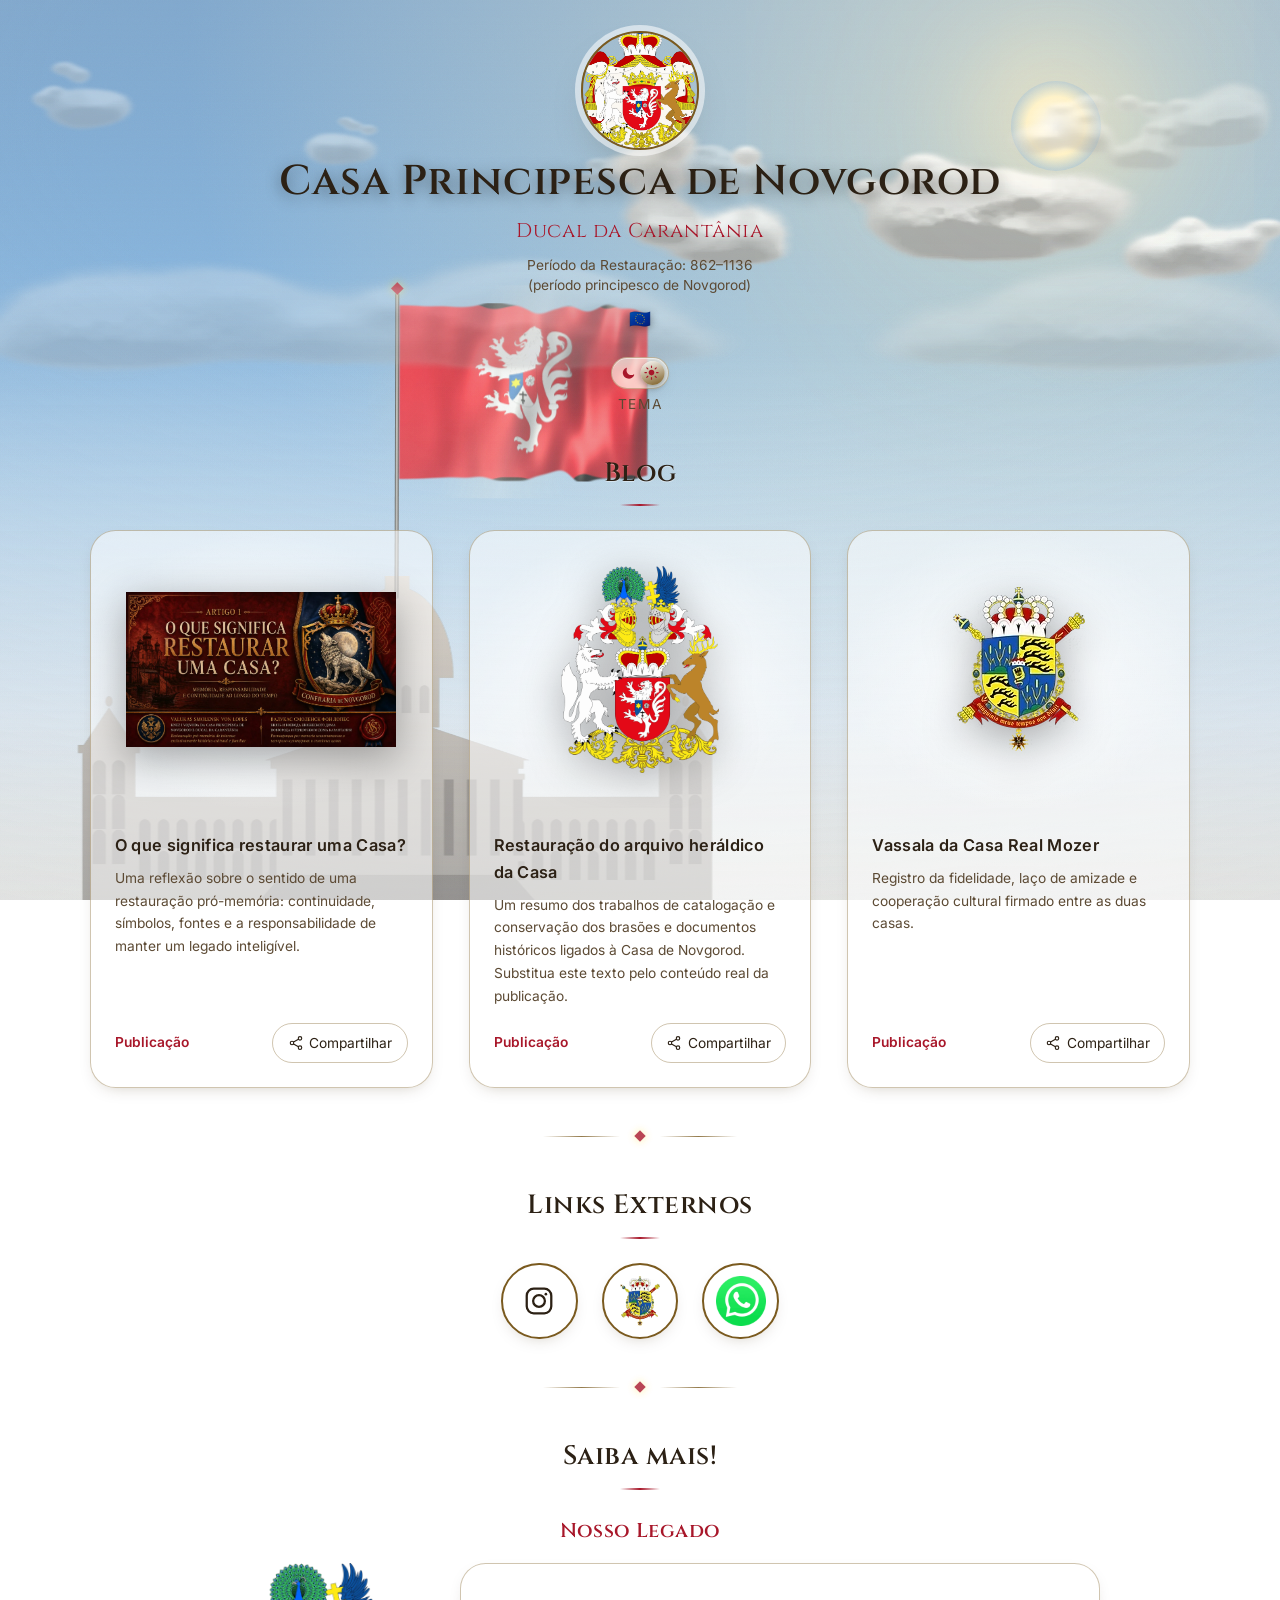
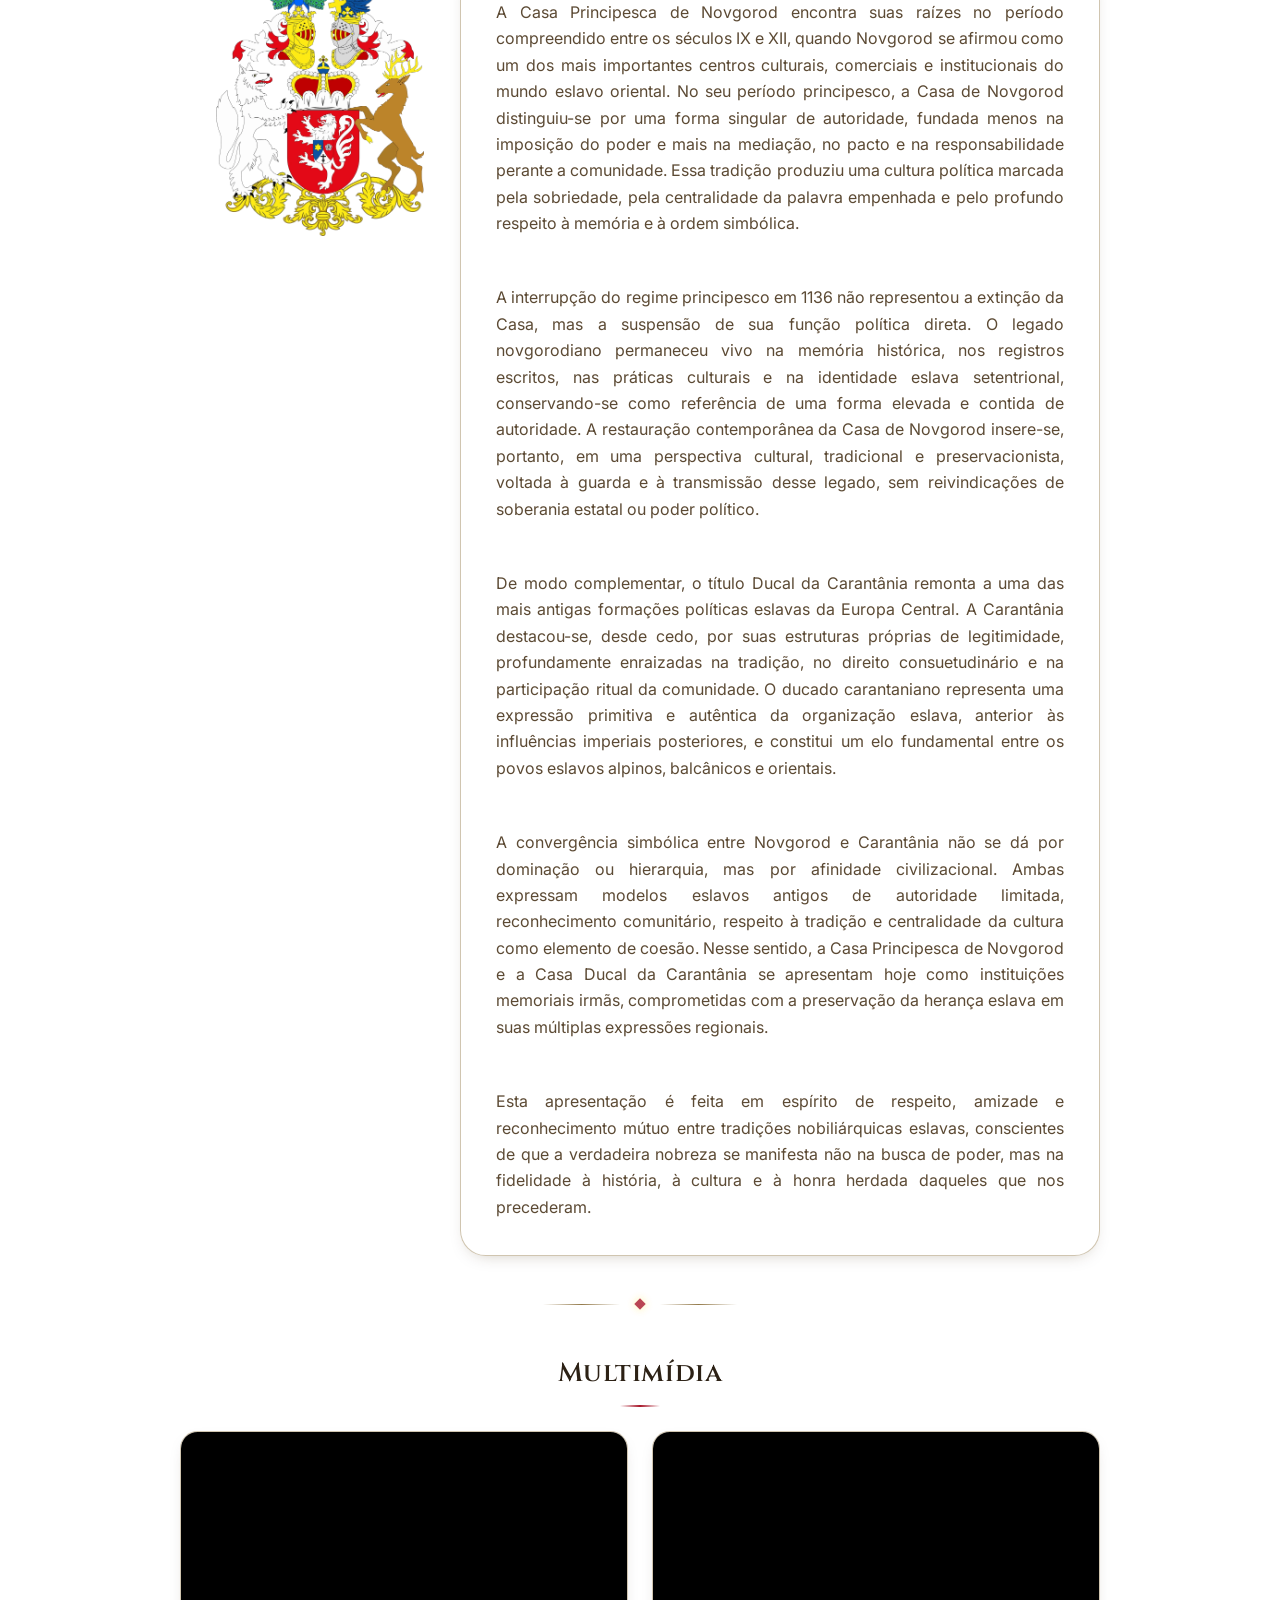
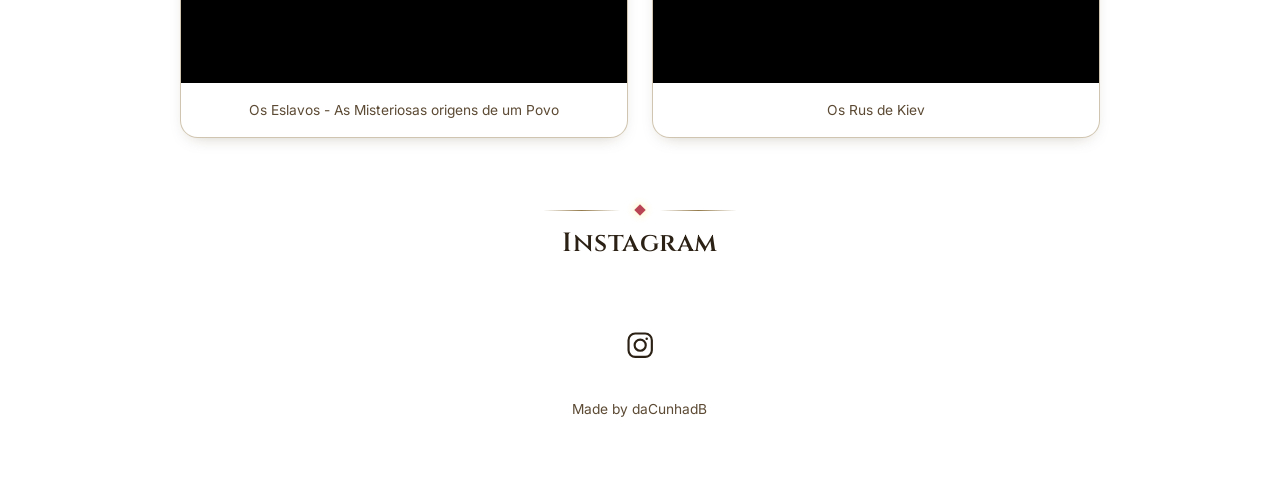
==== index.html @ ef6aa5da "Novo Layout" ====
<!DOCTYPE html>
<html lang="pt-BR">
  <head>
    <meta charset="UTF-8" />
    <meta http-equiv="X-UA-Compatible" content="IE=edge" />
    <meta name="viewport" content="width=device-width, initial-scale=1.0" />
    <meta name="robots" content="noindex,nofollow" />
    <meta name="theme-color" content="#0b1226" />
    <meta
      name="description"
      content="Casa Principesca de Novgorod e Ducal da Carantânia — instituição memorial dedicada à preservação e transmissão da herança eslava."
    />

    <meta property="og:type" content="website" />
    <meta property="og:title" content="Casa Principesca de Novgorod" />
    <meta property="og:description" content="Casa Principesca de Novgorod e Ducal da Carantânia" />
    <meta property="og:image" content="./assets/bandeira-da-casa.webp" />
    <meta property="og:url" content="https://valukassmolensk.github.io/novgorod/" />

    <link rel="icon" type="image/png" href="./assets/brasao-grandes-armas.webp" />
    <link rel="shortcut icon" type="image/png" href="./assets/brasao-grandes-armas.webp" />
    <link rel="canonical" href="https://valukassmolensk.github.io/novgorod/" />

    <title>Casa Principesca de Novgorod e Ducal da Carantânia</title>

    <link rel="preconnect" href="https://fonts.googleapis.com" />
    <link rel="preconnect" href="https://fonts.gstatic.com" crossorigin />
    <link
      href="https://fonts.googleapis.com/css2?family=Cinzel:wght@500;600;700&family=Inter:wght@400;500;600&display=swap"
      rel="stylesheet"
    />
    <link rel="stylesheet" href="./style.css" />
    <noscript>
      <style>
        .reveal {
          opacity: 1 !important;
          transform: none !important;
        }
      </style>
    </noscript>
  </head>

  <body>
    <!-- Cena de fundo: céu de Kiev, palácio e a bandeira hasteada.

         Ordem das camadas, do fundo para a frente: céu (no <body>), estrelas,
         astro (sol ou lua), nuvens distantes, nuvens médias, palácio com o
         mastro e a bandeira, nuvens que passam à FRENTE da bandeira e, por
         fim, o véu de profundidade e o grão.

         Cada faixa de nuvens tem dois ladrilhos iguais lado a lado: quando o
         conjunto desliza exatamente a largura de um ladrilho, a emenda cai
         no mesmo ponto e o movimento é contínuo.

         O flamular da bandeira são quadros pré-renderizados (ondulação, luz
         e sombra calculadas a partir da mesma superfície de ondas) que se
         alternam em fusão cruzada. A rolagem da página controla o vento:
         --wind acelera o flamular e as nuvens e inclina o mastro. -->
    <div class="scene" aria-hidden="true">
      <div class="scene__stars"></div>
      <div class="scene__orb"></div>
      <div class="scene__haze"></div>

      <div class="scene__clouds scene__clouds--far">
        <i></i><i></i>
      </div>
      <div class="scene__clouds scene__clouds--mid">
        <i></i><i></i>
      </div>

      <div class="scene__city">
        <div class="scene__palace"></div>
        <div class="scene__palace-lights"></div>
        <div class="scene__mast">
          <div class="scene__flag-stage">
            <div class="scene__flag-halo"></div>
            <div class="scene__flag">
              <div class="scene__flag-still"></div>
              <div class="scene__flag-frame scene__flag-frame--2"></div>
              <div class="scene__flag-frame scene__flag-frame--3"></div>
              <div class="scene__flag-frame scene__flag-frame--4"></div>
            </div>
            <div class="scene__flag-sheen"></div>
          </div>
        </div>
      </div>

      <div class="scene__clouds scene__clouds--near">
        <i></i><i></i>
      </div>

      <div class="scene__vignette"></div>
      <div class="scene__grain"></div>
    </div>

    <div class="progress-banner" id="progressBanner" aria-hidden="true"></div>

    <div class="container">
      <header class="hero">
        <div id="profile">
          <div class="avatar reveal reveal--zoom">
            <picture>
              <source id="avatarSource" srcset="./assets/card.webp" type="image/webp" />
              <img
                id="avatarImg"
                src="./assets/card.png"
                alt="Selo da Casa Principesca de Novgorod"
                width="140"
                height="140"
              />
            </picture>
          </div>
          <h1 class="reveal reveal--fade">Casa Principesca de Novgorod</h1>
          <p class="subtitle reveal reveal--fade">Ducal da Carantânia</p>
          <div class="dates reveal reveal--fade">
            <p>Período da Restauração: 862–1136</p>
            <p>(período principesco de Novgorod)</p>
          </div>
          <p class="flag-emoji" aria-hidden="true">🇪🇺</p>
        </div>

        <div class="theme-toggle-wrap">
          <button
            id="themeToggle"
            class="theme-toggle"
            type="button"
            role="switch"
            aria-checked="false"
            aria-label="Alternar entre tema escuro e claro"
          >
            <svg class="icon icon-moon" viewBox="0 0 24 24" aria-hidden="true" focusable="false">
              <path
                fill="currentColor"
                d="M20.4 14.9c-1.6.9-3.4 1.3-5.3.9-2.7-.5-4.9-2.4-5.8-4.9-.6-1.7-.6-3.5 0-5.1.3-.8-.5-1.6-1.3-1.2C4.4 6.3 2.5 9.9 3.1 13.7c.6 4 3.9 7.2 7.9 7.8 4.3.6 8.2-1.7 9.9-5.4.4-.8-.4-1.6-1.2-1.2z"
              />
            </svg>
            <svg class="icon icon-sun" viewBox="0 0 24 24" aria-hidden="true" focusable="false">
              <circle cx="12" cy="12" r="4.4" fill="currentColor" />
              <g stroke="currentColor" stroke-width="1.8" stroke-linecap="round">
                <line x1="12" y1="1.6" x2="12" y2="4" />
                <line x1="12" y1="20" x2="12" y2="22.4" />
                <line x1="1.6" y1="12" x2="4" y2="12" />
                <line x1="20" y1="12" x2="22.4" y2="12" />
                <line x1="4.5" y1="4.5" x2="6.2" y2="6.2" />
                <line x1="17.8" y1="17.8" x2="19.5" y2="19.5" />
                <line x1="4.5" y1="19.5" x2="6.2" y2="17.8" />
                <line x1="17.8" y1="6.2" x2="19.5" y2="4.5" />
              </g>
            </svg>
            <span class="toggle-knob"></span>
          </button>
          <span class="toggle-label">Tema</span>
        </div>
      </header>

      <main>
        <!-- ==================================================================
             BLOG
             Cada publicação é uma caixa flexível (.blog-post) com imagem,
             texto e ações de acesso/compartilhamento, agrupada dentro do
             contêiner flexível principal (.blog). Duplique um <article> para
             cada nova publicação e substitua imagem, título, texto e links.
             ================================================================== -->
        <section class="section reveal" id="blog" aria-labelledby="blog-heading">
          <h2 id="blog-heading" class="section-title">Blog</h2>

          <div class="blog" id="blogGrid">

            <!-- Publicação de exemplo 1 -->
            <article
              class="blog-post reveal"
              data-share-title="O que significa restaurar uma Casa?"
              data-share-url="https://valukassmolensk.github.io/novgorod/blog0003.html"
            >
              <div class="blog-post__media">
                <picture>
                  <source srcset="./assets/blog0003.webp" type="image/webp" />
                  <img
                    src="./assets/blog0003.jpeg"
                    alt="Imagem de destaque da publicação sobre a restauração pró-memória da Casa Principesca de Novgorod"
                    loading="lazy"
                    decoding="async"
                  />
                </picture>
              </div>
              <div class="blog-post__body">
                <h3>O que significa restaurar uma Casa?</h3>
                <p>
                  Uma reflexão sobre o sentido de uma restauração pró-memória: continuidade,
                  símbolos, fontes e a responsabilidade de manter um legado inteligível.
                </p>
                <div class="blog-post__actions">
                  <a href="./blog0003.html" class="blog-post__link">Publicação</a>
                  <button class="share-btn" type="button" aria-label="Compartilhar publicação">
                    <svg class="icon" viewBox="0 0 24 24" aria-hidden="true" focusable="false">
                      <g fill="none" stroke="currentColor" stroke-width="1.7" stroke-linecap="round" stroke-linejoin="round">
                        <circle cx="18" cy="5" r="2.6" />
                        <circle cx="6" cy="12" r="2.6" />
                        <circle cx="18" cy="19" r="2.6" />
                        <line x1="8.3" y1="10.6" x2="15.7" y2="6.4" />
                        <line x1="8.3" y1="13.4" x2="15.7" y2="17.6" />
                      </g>
                    </svg>
                    <span>Compartilhar</span>
                  </button>
                </div>
              </div>
            </article>

            <!-- Publicação de exemplo 2 -->
            <article
              class="blog-post reveal"
              data-share-title="Restauração do arquivo heráldico da Casa"
              data-share-url="https://valukassmolensk.github.io/novgorod/blog0001.html"
            >
              <div class="blog-post__media">
                <picture>
                  <source srcset="./assets/brasao-grandes-armas.webp" type="image/webp" />
                  <img
                    src="./assets/brasao-grandes-armas.png"
                    alt="Grandes Armas da Casa de Novgorod"
                    loading="lazy"
                    decoding="async"
                  />
                </picture>
              </div>
              <div class="blog-post__body">
                <h3>Restauração do arquivo heráldico da Casa</h3>
                <p>
                  Um resumo dos trabalhos de catalogação e conservação dos brasões e documentos
                  históricos ligados à Casa de Novgorod. Substitua este texto pelo conteúdo real
                  da publicação.
                </p>
                <div class="blog-post__actions">
                  <a href="./blog0001.html" class="blog-post__link">Publicação</a>
                  <button class="share-btn" type="button" aria-label="Compartilhar publicação">
                    <svg class="icon" viewBox="0 0 24 24" aria-hidden="true" focusable="false">
                      <g fill="none" stroke="currentColor" stroke-width="1.7" stroke-linecap="round" stroke-linejoin="round">
                        <circle cx="18" cy="5" r="2.6" />
                        <circle cx="6" cy="12" r="2.6" />
                        <circle cx="18" cy="19" r="2.6" />
                        <line x1="8.3" y1="10.6" x2="15.7" y2="6.4" />
                        <line x1="8.3" y1="13.4" x2="15.7" y2="17.6" />
                      </g>
                    </svg>
                    <span>Compartilhar</span>
                  </button>
                </div>
              </div>
            </article>

            <!-- Publicação de exemplo 3 -->
            <article
              class="blog-post reveal"
              data-share-title="Acordo de amizade com a Casa Real Mozer"
              data-share-url="https://valukassmolensk.github.io/novgorod/blog0002.html"
            >
              <div class="blog-post__media">
                <picture>
                  <source srcset="./assets/brasao-mozer.webp" type="image/webp" />
                  <img
                    src="./assets/brasao-mozer.png"
                    alt="Brasão da Casa Real Mozer"
                    loading="lazy"
                    decoding="async"
                  />
                </picture>
              </div>
              <div class="blog-post__body">
                <h3>Vassala da Casa Real Mozer</h3>
                <p>
                  Registro da fidelidade, laço de amizade e cooperação cultural firmado entre as duas casas.
                </p>
                <div class="blog-post__actions">
                  <a href="./blog0002.html" class="blog-post__link">Publicação</a>
                  <button class="share-btn" type="button" aria-label="Compartilhar publicação">
                    <svg class="icon" viewBox="0 0 24 24" aria-hidden="true" focusable="false">
                      <g fill="none" stroke="currentColor" stroke-width="1.7" stroke-linecap="round" stroke-linejoin="round">
                        <circle cx="18" cy="5" r="2.6" />
                        <circle cx="6" cy="12" r="2.6" />
                        <circle cx="18" cy="19" r="2.6" />
                        <line x1="8.3" y1="10.6" x2="15.7" y2="6.4" />
                        <line x1="8.3" y1="13.4" x2="15.7" y2="17.6" />
                      </g>
                    </svg>
                    <span>Compartilhar</span>
                  </button>
                </div>
              </div>
            </article>



          </div>
        </section>

        <div class="divider" aria-hidden="true"><span class="divider__mark"></span></div>

        <!-- ================================================================
             LINKS EXTERNOS
             ================================================================ -->
        <section class="section reveal" id="links" aria-labelledby="links-heading">
          <h2 id="links-heading" class="section-title">Links Externos</h2>

          <ul class="link-row" id="links-1">
            <li class="reveal">
              <a
                href="https://www.instagram.com/armice.novgorod"
                class="icon-link"
                aria-label="Instagram da Casa de Novgorod"
                target="_blank"
                rel="noopener"
              >
                <svg class="icon" viewBox="0 0 24 24" aria-hidden="true" focusable="false">
                  <g fill="none" stroke="currentColor" stroke-width="1.7">
                    <rect x="2.8" y="2.8" width="18.4" height="18.4" rx="5.2" />
                    <circle cx="12" cy="12" r="4.4" />
                    <circle cx="17.15" cy="6.85" r="1" fill="currentColor" stroke="none" />
                  </g>
                </svg>
              </a>
            </li>

            <li class="reveal">
              <a
                href="https://casarealmozer.wixsite.com/casarealmozer"
                class="icon-link"
                aria-label="Site da Casa Real Mozer"
                target="_blank"
                rel="noopener"
              >
                <picture>
                  <source srcset="./assets/brasao-mozer.webp" type="image/webp" />
                  <img src="./assets/brasao-mozer.png" alt="Brasão da Casa Real Mozer" loading="lazy" decoding="async" />
                </picture>
              </a>
            </li>

            <li class="reveal">
              <a
                href="https://api.whatsapp.com/send?phone=5534996338010&text=Ol%C3%A1%2C%20tudo%20bem%3F"
                class="icon-link"
                aria-label="Conversar pelo WhatsApp"
                target="_blank"
                rel="noopener"
              >
                <picture>
                  <source srcset="./assets/whatsapp.webp" type="image/webp" />
                  <img src="./assets/whatsapp.png" alt="WhatsApp" loading="lazy" decoding="async" />
                </picture>
              </a>
            </li>
          </ul>
        </section>

        <div class="divider" aria-hidden="true"><span class="divider__mark"></span></div>

        <!-- ================================================================
             SAIBA MAIS / LEGADO
             ================================================================ -->
        <section class="section reveal" id="legado" aria-labelledby="legado-heading">
          <h2 id="legado-heading" class="section-title">Saiba mais!</h2>
          <h3 class="section-subtitle">Nosso Legado</h3>

          <div class="legado-content">
            <picture>
              <source srcset="./assets/brasao-grandes-armas.webp" type="image/webp" />
              <img
                class="legado-emblem reveal reveal--zoom"
                src="./assets/brasao-grandes-armas.png"
                alt="Grandes Armas da Casa Principesca de Novgorod"
                loading="lazy"
                decoding="async"
              />
            </picture>

            <div class="legado-text reveal reveal--right">
              <p class="texto-justificado">
                A Casa Principesca de Novgorod encontra suas raízes no período compreendido entre
                os séculos IX e XII, quando Novgorod se afirmou como um dos mais importantes
                centros culturais, comerciais e institucionais do mundo eslavo oriental. No seu
                período principesco, a Casa de Novgorod distinguiu-se por uma forma singular de
                autoridade, fundada menos na imposição do poder e mais na mediação, no pacto e na
                responsabilidade perante a comunidade. Essa tradição produziu uma cultura política
                marcada pela sobriedade, pela centralidade da palavra empenhada e pelo profundo
                respeito à memória e à ordem simbólica.
              </p>
              <p class="texto-justificado">
                A interrupção do regime principesco em 1136 não representou a extinção da Casa,
                mas a suspensão de sua função política direta. O legado novgorodiano permaneceu
                vivo na memória histórica, nos registros escritos, nas práticas culturais e na
                identidade eslava setentrional, conservando-se como referência de uma forma
                elevada e contida de autoridade. A restauração contemporânea da Casa de Novgorod
                insere-se, portanto, em uma perspectiva cultural, tradicional e preservacionista,
                voltada à guarda e à transmissão desse legado, sem reivindicações de soberania
                estatal ou poder político.
              </p>
              <p class="texto-justificado">
                De modo complementar, o título Ducal da Carantânia remonta a uma das mais antigas
                formações políticas eslavas da Europa Central. A Carantânia destacou-se, desde
                cedo, por suas estruturas próprias de legitimidade, profundamente enraizadas na
                tradição, no direito consuetudinário e na participação ritual da comunidade. O
                ducado carantaniano representa uma expressão primitiva e autêntica da organização
                eslava, anterior às influências imperiais posteriores, e constitui um elo
                fundamental entre os povos eslavos alpinos, balcânicos e orientais.
              </p>
              <p class="texto-justificado">
                A convergência simbólica entre Novgorod e Carantânia não se dá por dominação ou
                hierarquia, mas por afinidade civilizacional. Ambas expressam modelos eslavos
                antigos de autoridade limitada, reconhecimento comunitário, respeito à tradição e
                centralidade da cultura como elemento de coesão. Nesse sentido, a Casa Principesca
                de Novgorod e a Casa Ducal da Carantânia se apresentam hoje como instituições
                memoriais irmãs, comprometidas com a preservação da herança eslava em suas
                múltiplas expressões regionais.
              </p>
              <p class="texto-justificado">
                Esta apresentação é feita em espírito de respeito, amizade e reconhecimento mútuo
                entre tradições nobiliárquicas eslavas, conscientes de que a verdadeira nobreza se
                manifesta não na busca de poder, mas na fidelidade à história, à cultura e à honra
                herdada daqueles que nos precederam.
              </p>
            </div>
          </div>
        </section>

        <div class="divider" aria-hidden="true"><span class="divider__mark"></span></div>

        <!-- ================================================================
             MULTIMÍDIA
             ================================================================ -->
        <section class="section reveal" id="multimidia" aria-labelledby="multimidia-heading">
          <h2 id="multimidia-heading" class="section-title">Multimídia</h2>

          <div class="video-grid">
            <div class="video-card reveal">
              <div class="video-wrapper">
                <iframe
                loading="lazy"
                title="Vídeo: Os Eslavos — as misteriosas origens de um povo"
                src="https://www.youtube-nocookie.com/embed/o2MtxnK5oSA?si=Q4m4RwC1e3ejcG0Y"
                
                frameborder="0" 
                allow="accelerometer; autoplay; clipboard-write; encrypted-media; gyroscope; picture-in-picture; web-share" 
                referrerpolicy="strict-origin-when-cross-origin" allowfullscreen></iframe>
              </div>
              <p class="video-caption">Os Eslavos - As Misteriosas origens de um Povo</p>
            </div>

            <div class="video-card reveal">
              <div class="video-wrapper">
                <iframe
                loading="lazy"
                title="Vídeo: Os Rus de Kiev"
                src="https://www.youtube-nocookie.com/embed/kpZ_KqdsYOw?si=UQiMsdWHCS8Ae6A4"
                
                frameborder="0" 
                allow="accelerometer; autoplay; clipboard-write; encrypted-media; gyroscope; picture-in-picture; web-share" 
                referrerpolicy="strict-origin-when-cross-origin" allowfullscreen></iframe>
              </div>
              <p class="video-caption">Os Rus de Kiev</p>
            </div>
          </div>
        </section>
      </main>

      <footer>
        <div class="divider" aria-hidden="true"><span class="divider__mark"></span></div>

        <h2 class="section-title">Instagram</h2>
        <ul class="social" id="social">
          <li>
            <a
              href="https://instagram.com/armice.novgorod"
              aria-label="Instagram da Casa de Novgorod"
              target="_blank"
              rel="noopener"
            >
              <svg class="icon" viewBox="0 0 24 24" aria-hidden="true" focusable="false">
              <g fill="none" stroke="currentColor" stroke-width="1.7">
                <rect x="2.8" y="2.8" width="18.4" height="18.4" rx="5.2" />
                <circle cx="12" cy="12" r="4.4" />
                <circle cx="17.15" cy="6.85" r="1" fill="currentColor" stroke="none" />
              </g>
            </svg>
            </a>
          </li>
        </ul>

        <p class="credit">
          <a href="https://www.instagram.com/dacunhadb" target="_blank" rel="noopener">Made by daCunhadB</a>
        </p>
      </footer>
    </div>

    <div id="toast" class="toast" role="status" aria-live="polite"></div>

    <script src="./scripts.js"></script>
  </body>
</html>
---- style.css ----
/* ==========================================================================
   Casa Principesca de Novgorod — folha de estilos
   Compartilhada por index.html e por todas as páginas de publicação
   (blog0001.html, blog0002.html, blog0003.html, e quaisquer novas).

   Índice geral:
   1.  Reset & tokens (design system: cores, tipografia fluida, espaçamento,
       raios, durações/easing de transição)
   2.  Cena de fundo animada (bandeira de tecido em painel responsivo, com
       filtros SVG de deformação e iluminação, dobras, brilho especular,
       sombra projetada, véu de profundidade, raios de luz, textura de grão,
       transições de entrada e saída de página)
   3.  Base tipográfica e utilitários (títulos, links, <picture>/<img>,
       transições globais de tema claro/escuro)
   4.  Barra de progresso (rolagem)
   5.  Cabeçalho / perfil / alternador de tema
   6.  Ornamentos e divisores
   7.  Blog (grade de publicações no índice)
   7b. Página de publicação individual (post) + cabeçalho compacto +
       galeria responsiva de imagens de destaque (.post__hero)
   8.  Links externos
   9.  Legado (texto + emblema)
   10. Multimídia
   11. Rodapé / redes sociais
   12. Animações de revelação ao rolar (escalonamento automático) e
       micro-interações (brilho de hover, sublinhados, resposta ao toque)
   13. Toast (feedback de compartilhamento)
   14. Media queries — responsividade
   15. Acessibilidade (foco, movimento reduzido)

   Convenção: cada bloco abaixo começa com um comentário de seção no mesmo
   formato deste índice — ao adicionar um novo bloco de estilos, crie uma
   seção própria e adicione uma entrada correspondente aqui.
   ========================================================================== */

/* -------------------------------------------------------------------------
   1. Reset & tokens
   ------------------------------------------------------------------------- */
*,
*::before,
*::after {
  margin: 0;
  padding: 0;
  box-sizing: border-box;
  -webkit-font-smoothing: antialiased;
  -moz-osx-font-smoothing: grayscale;
}

:root {
  /* --- Paleta "Noite sobre Kiev" (tema escuro, padrão) ---
     O fundo do documento É o céu da cena: um degradê de noite alta, do
     zênite ao horizonte, onde o brilho da cidade ainda toca as nuvens. */
  --darkbrown: #0b1226;
  --lightbrown: #3a3050;
  --bg-degrees: 180deg;

  --ink: #d6d0c4;
  --ink-dim: #a89e8f;
  --stroke: #c9c9c9;
  --accent: #ffd700;
  --accent-deep: #a8172a;      /* vermelho extraído da bandeira */
  --accent-deep-ink: #ffb3ba;

  --surface: rgba(255, 255, 255, 0.06);
  --surface-hover: rgba(255, 255, 255, 0.1);
  --surface-strong: rgba(20, 15, 12, 0.55);
  --card-border: rgba(201, 201, 201, 0.35);

  --shadow-1: 0 6px 18px -8px rgba(0, 0, 0, 0.55);
  --shadow-2: 0 20px 48px -20px rgba(0, 0, 0, 0.65);
  --shadow-inset: inset 0 1px 0 rgba(255, 255, 255, 0.08);

  --body-bg: radial-gradient(ellipse at 78% 12%, rgba(150, 170, 220, 0.18), transparent 58%),
    radial-gradient(ellipse at 40% 104%, rgba(214, 150, 96, 0.22), transparent 62%),
    linear-gradient(
      180deg,
      #050a1a 0%,
      #0b1226 32%,
      #1b2344 62%,
      #34355a 84%,
      #4a3f52 100%
    );

  /* --- Escala tipográfica fluida --- */
  --font-display: "Cinzel", "Times New Roman", serif;
  --font-body: "Inter", system-ui, sans-serif;

  --fs-hero: clamp(1.65rem, 1.15rem + 2.2vw, 2.6rem);
  --fs-h2: clamp(1.2rem, 1rem + 1vw, 1.65rem);
  --fs-h3: clamp(1.05rem, 0.95rem + 0.5vw, 1.25rem);
  --fs-body: clamp(0.92rem, 0.88rem + 0.2vw, 1rem);
  --fs-small: clamp(0.78rem, 0.75rem + 0.15vw, 0.86rem);

  /* --- Espaçamento --- */
  --space-1: 0.25rem;
  --space-2: 0.5rem;
  --space-3: 1rem;
  --space-4: 1.5rem;
  --space-5: 2.25rem;
  --space-6: 3.5rem;

  /* --- Forma & movimento --- */
  --radius-sm: 0.6rem;
  --radius-md: 1.1rem;
  --radius-lg: 1.6rem;
  --radius-pill: 999px;

  --ease-royal: cubic-bezier(0.22, 0.61, 0.36, 1);
  --dur-1: 0.25s;
  --dur-2: 0.45s;
  --dur-3: 0.9s;
}

/* --- Paleta "Dia sobre Kiev" (tema claro) ---
   O mesmo céu, agora em plena luz: azul no alto, claro no horizonte.
   A tinta é escura sobre o fundo claro (o original usava prata sobre
   prata e não tinha contraste). */
html.light {
  --darkbrown: #2d4a6b;
  --lightbrown: #7aa6ce;
  --bg-degrees: 135deg;

  --ink: #2c2115;
  --ink-dim: #5c4a34;
  --stroke: #7a5a1f;
  --accent: #a8172a;
  --accent-deep: #7a5a1f;
  --accent-deep-ink: #5c1119;

  --surface: rgba(255, 255, 255, 0.55);
  --surface-hover: rgba(255, 255, 255, 0.78);
  --surface-strong: rgba(255, 250, 240, 0.65);
  --card-border: rgba(122, 90, 31, 0.35);

  --shadow-1: 0 6px 18px -10px rgba(60, 40, 10, 0.35);
  --shadow-2: 0 20px 48px -22px rgba(60, 40, 10, 0.4);
  --shadow-inset: inset 0 1px 0 rgba(255, 255, 255, 0.5);

  --body-bg: radial-gradient(ellipse at 80% 8%, rgba(255, 240, 190, 0.5), transparent 58%),
    linear-gradient(
      180deg,
      #3f7cb8 0%,
      #6ba3d6 30%,
      #a8cdea 58%,
      #d8e8f4 80%,
      #f2ead9 100%
    );
}

/* -------------------------------------------------------------------------
   2. Cena de fundo — céu de Kiev, palácio e bandeira hasteada

   A cena é um cenário em profundidade, não um papel de parede:

     céu          o próprio fundo do documento (gradiente de dia ou de noite)
     estrelas     ladrilho, só à noite
     astro        sol ou lua, com o halo que ilumina a cena
     nuvens       três faixas contínuas em velocidades diferentes; a última
                  passa À FRENTE da bandeira
     palácio      silhueta em contraluz, com as janelas acesas à noite
     mastro       nasce da cúpula e sustenta a bandeira
     bandeira     quadros pré-renderizados (ondulação, luz e sombra vindas da
                  mesma superfície de ondas) alternados em fusão cruzada

   Nada disso usa filtros em tempo real: o navegador só compõe camadas e as
   desloca por transform, o que se mantém fluido mesmo em telefones.

   A rolagem da página controla o vento (--wind, definido por JS): acelera o
   flamular e as nuvens, inclina o mastro e desloca as camadas em paralaxe.
   ------------------------------------------------------------------------- */
html,
body {
  min-height: 100%;
}

html {
  scroll-behavior: smooth;
  overflow-x: hidden;

  /* Controles da cena — o JS escreve --wind e --scroll-y */
  --wind: 1;
  --scroll-y: 0;
  --palace-h: clamp(180px, 36vh, 480px);
  --mast-h: clamp(145px, 34vh, 370px);
  /* A bandeira é proporcional ao mastro, como num edifício real; o mínimo
     garante que ela continue identificável nas telas menores. */
  --flag-w: max(190px, calc(var(--mast-h) * 0.82));
  --flag-h: calc(var(--flag-w) * 0.709);
  --city-x: 31%;
  --flag-opacity: 0.82;
}

body {
  background: var(--body-bg);
  background-attachment: fixed;
  overflow-x: hidden;
  transition: background var(--dur-3) var(--ease-royal);
  animation: page-enter 0.45s var(--ease-royal) both;
}

/* Transição suave de entrada de página.
   Importante: o <body> anima apenas a opacidade. Qualquer "transform" no
   <body> (mesmo que zero, quando a animação usa fill "both") o tornaria o
   bloco de contenção dos elementos position: fixed — e a cena de fundo
   deixaria de acompanhar a janela. A elevação fica por conta do .container. */
@keyframes page-enter {
  from {
    opacity: 0;
  }
  to {
    opacity: 1;
  }
}

@keyframes content-enter {
  from {
    opacity: 0;
    transform: translate3d(0, 10px, 0);
  }
  to {
    opacity: 1;
    transform: none;
  }
}

/* Saída de página: aplicada por JS antes de navegar para outra página. */
body.is-leaving {
  opacity: 0;
  transition: opacity 0.26s var(--ease-royal);
}

body.is-leaving .container {
  transform: translate3d(0, -8px, 0);
  transition: transform 0.26s var(--ease-royal);
}

.scene {
  position: fixed;
  inset: 0;
  z-index: -3;
  overflow: hidden;
  pointer-events: none;
  contain: strict;
}

/* --- Estrelas (só à noite) --- */
.scene__stars {
  position: absolute;
  inset: 0;
  background-image: url("./assets/estrelas.webp");
  background-size: 512px 512px;
  opacity: 0.75;
  transform: translate3d(0, calc(var(--scroll-y, 0) * -0.012px), 0);
  transition: opacity var(--dur-3) var(--ease-royal);
}

html.light .scene__stars {
  opacity: 0;
}

/* --- Astro: lua à noite, sol de dia --- */
.scene__orb {
  position: absolute;
  top: clamp(6%, 9vh, 14%);
  right: clamp(8%, 14vw, 22%);
  width: clamp(54px, 7vw, 96px);
  aspect-ratio: 1;
  border-radius: 50%;
  background: radial-gradient(circle at 38% 34%, #fdf8e8, #e8e2cc 58%, #cfc9b2 100%);
  box-shadow: 0 0 40px 14px rgba(226, 226, 208, 0.22), 0 0 140px 60px rgba(180, 198, 230, 0.14);
  transform: translate3d(0, calc(var(--scroll-y, 0) * -0.02px), 0);
  transition: background var(--dur-3) var(--ease-royal), box-shadow var(--dur-3) var(--ease-royal);
}

html.light .scene__orb {
  background: radial-gradient(circle at 50% 50%, #fffdf2, #ffeeb6 46%, rgba(255, 226, 150, 0) 72%);
  box-shadow: 0 0 90px 40px rgba(255, 232, 170, 0.42), 0 0 260px 130px rgba(255, 228, 160, 0.22);
}

/* --- Névoa do horizonte: assenta o palácio no fundo do céu --- */
.scene__haze {
  position: absolute;
  inset: auto 0 0 0;
  height: 62%;
  background: linear-gradient(180deg, rgba(120, 130, 160, 0) 0%, rgba(96, 108, 142, 0.16) 58%, rgba(84, 94, 126, 0.3) 100%);
  transition: background var(--dur-3) var(--ease-royal);
}

html.light .scene__haze {
  background: linear-gradient(180deg, rgba(255, 255, 255, 0) 0%, rgba(226, 238, 250, 0.22) 55%, rgba(238, 244, 250, 0.44) 100%);
}

/* --- Nuvens ---
   Dois ladrilhos idênticos lado a lado; o conjunto desliza exatamente a
   largura de um deles, então a emenda nunca aparece. A duração é dividida
   por --wind: quanto mais forte o vento, mais depressa elas passam. */
.scene__clouds {
  --tile: clamp(760px, 120vw, 1280px);
  position: absolute;
  left: 0;
  display: flex;
  width: calc(var(--tile) * 2);
  pointer-events: none;
  animation: cloud-drift var(--cloud-dur, 150s) linear infinite;
  animation-duration: calc(var(--cloud-dur, 150s) / var(--wind, 1));
  will-change: transform;
}

.scene__clouds i {
  display: block;
  width: var(--tile);
  height: 100%;
  background-repeat: no-repeat;
  background-size: 100% 100%;
}

.scene__clouds--far {
  --cloud-dur: 220s;
  top: calc(2% + var(--scroll-y, 0) * -0.014px);
  height: clamp(170px, 30vh, 360px);
  opacity: 0.5;
}

.scene__clouds--mid {
  --cloud-dur: 132s;
  --tile: clamp(820px, 135vw, 1420px);
  top: calc(10% + var(--scroll-y, 0) * -0.026px);
  height: clamp(190px, 33vh, 400px);
  opacity: 0.68;
}

/* A faixa da frente é rarefeita de propósito: são poucas mechas passando
   diante da bandeira, o bastante para dar profundidade sem escondê-la. */
.scene__clouds--near {
  --cloud-dur: 74s;
  --tile: clamp(900px, 150vw, 1560px);
  top: calc(26% + var(--scroll-y, 0) * -0.05px);
  height: clamp(150px, 26vh, 320px);
  opacity: 0.34;
}

.scene__clouds--far i {
  background-image: url("./assets/nuvens-fundo.webp");
}

.scene__clouds--mid i {
  background-image: url("./assets/nuvens-meio.webp");
}

.scene__clouds--near i {
  background-image: url("./assets/nuvens-frente.webp");
}

html.light .scene__clouds--far {
  opacity: 0.78;
}

html.light .scene__clouds--mid {
  opacity: 0.95;
}

html.light .scene__clouds--near {
  opacity: 0.5;
}

/* À noite as nuvens são vultos, não algodão: escurecem e azulam. */
.scene__clouds i {
  filter: brightness(0.42) saturate(0.5) contrast(0.92);
  transition: filter var(--dur-3) var(--ease-royal);
}

html.light .scene__clouds i {
  filter: none;
}

@keyframes cloud-drift {
  from {
    transform: translate3d(0, 0, 0);
  }
  to {
    transform: translate3d(calc(var(--tile) * -1), 0, 0);
  }
}

/* --- Palácio --- */
.scene__city {
  position: absolute;
  left: var(--city-x);
  bottom: 0;
  height: var(--palace-h);
  aspect-ratio: 2400 / 1180;
  transform: translate3d(-50%, calc(var(--scroll-y, 0) * -0.008px), 0);
}

.scene__palace,
.scene__palace-lights {
  position: absolute;
  inset: 0;
  background-repeat: no-repeat;
  background-position: bottom center;
  background-size: 100% 100%;
}

/* A silhueta é desenhada em pedra clara: de dia ela aparece como fachada,
   à noite o filtro a reduz a um vulto contra o céu. */
.scene__palace {
  background-image: url("./assets/palacio.webp");
  filter: brightness(0.3) saturate(0.45) contrast(1.05);
  transition: filter var(--dur-3) var(--ease-royal);
}

html.light .scene__palace {
  filter: brightness(1) saturate(0.82);
}

.scene__palace-lights {
  background-image: url("./assets/palacio-luzes.webp");
  opacity: 0.85;
  mix-blend-mode: screen;
  animation: windows-flicker 9s ease-in-out infinite;
  transition: opacity var(--dur-3) var(--ease-royal);
}

html.light .scene__palace-lights {
  opacity: 0;
  animation: none;
}

@keyframes windows-flicker {
  0%,
  100% {
    opacity: 0.82;
  }
  50% {
    opacity: 0.92;
  }
}

/* --- Mastro: nasce da cúpula e se inclina com o vento --- */
.scene__mast {
  position: absolute;
  left: 50%;
  bottom: calc(var(--palace-h) * 0.93);
  width: 4px;
  height: var(--mast-h);
  transform-origin: 50% 100%;
  transform: translateX(-50%) rotate(calc((var(--wind, 1) - 1) * 0.5deg));
  background: linear-gradient(90deg, rgba(20, 18, 16, 0.9), rgba(214, 208, 196, 0.85) 45%, rgba(40, 36, 32, 0.9));
  border-radius: 2px;
  transition: transform 0.6s var(--ease-royal);
}

/* Ponteira do mastro */
.scene__mast::before {
  content: "";
  position: absolute;
  top: -9px;
  left: 50%;
  width: 9px;
  height: 9px;
  transform: translateX(-50%) rotate(45deg);
  background: var(--accent);
  box-shadow: 0 0 10px rgba(255, 215, 0, 0.6);
}

/* --- Bandeira: içada na ponta do mastro --- */
.scene__flag-stage {
  position: absolute;
  left: 3px;
  bottom: calc(100% - 10px - var(--flag-h));
  width: var(--flag-w);
  height: var(--flag-h);
  transform-origin: 0% 50%;
  animation: flag-sway 9s ease-in-out infinite;
  animation-duration: calc(9s / var(--wind, 1));
  will-change: transform;
}

/* Halo quente atrás do pano: à noite é o refletor que mantém a bandeira
   perfeitamente identificável; de dia, apenas um respiro de luz. */
.scene__flag-halo {
  position: absolute;
  inset: -18% -12%;
  background: radial-gradient(60% 60% at 40% 50%, rgba(255, 214, 150, 0.3), transparent 72%);
  opacity: 0.9;
  transition: opacity var(--dur-3) var(--ease-royal);
}

html.light .scene__flag-halo {
  opacity: 0.35;
}

.scene__flag {
  position: absolute;
  inset: 0;
  opacity: var(--flag-opacity, 0.9);
  filter: brightness(0.66) saturate(0.95) contrast(1.02);
  transition: opacity var(--dur-3) var(--ease-royal), filter var(--dur-3) var(--ease-royal);
  isolation: isolate;
}

html.light .scene__flag {
  --flag-opacity: 0.86;
  filter: brightness(1.04) saturate(1.04);
}

.scene__flag-still,
.scene__flag-frame {
  position: absolute;
  inset: 0;
  background-repeat: no-repeat;
  background-position: center;
  background-size: 100% 100%;
}

.scene__flag-still {
  background-image: url("./assets/bandeira-tecido-sm.png");
  background-image: image-set(
    url("./assets/bandeira-tecido-sm.webp") type("image/webp"),
    url("./assets/bandeira-tecido-sm.png") type("image/png")
  );
}

/* Em telas grandes o quadro-base já é o primeiro quadro do ciclo (o mesmo
   que o flamular usa), para não baixar duas imagens diferentes. */
@media (min-width: 1000px) {
  .scene__flag-still {
    background-image: url("./assets/bandeira-tecido.png");
    background-image: image-set(
      url("./assets/bandeira-tecido-1.webp") type("image/webp"),
      url("./assets/bandeira-tecido.png") type("image/png")
    );
  }
}

html.fx-full .scene__flag-still {
  background-image: url("./assets/bandeira-tecido-sm-1.webp");
}

@media (min-width: 1000px) {
  html.fx-full .scene__flag-still {
    background-image: url("./assets/bandeira-tecido-1.webp");
  }
}

/* Quadros do flamular: só existem quando o ambiente comporta a animação.
   Enquanto estiverem "display: none", o navegador nem baixa as imagens. */
.scene__flag-frame {
  display: none;
  opacity: 0;
  will-change: opacity;
}

html.fx-full .scene__flag-frame {
  display: block;
  animation: cloth-flutter 3.6s linear infinite;
  animation-duration: calc(3.6s / var(--wind, 1));
}

/* Dois jogos de quadros: os pequenos (720px) para telefones e tablets, os
   grandes (1280px) a partir do desktop. Só um deles chega a ser baixado. */
html.fx-full .scene__flag-frame--2 {
  background-image: url("./assets/bandeira-tecido-sm-2.webp");
}

html.fx-full .scene__flag-frame--3 {
  background-image: url("./assets/bandeira-tecido-sm-3.webp");
  animation-name: cloth-flutter-3;
}

html.fx-full .scene__flag-frame--4 {
  background-image: url("./assets/bandeira-tecido-sm-4.webp");
  animation-name: cloth-flutter-4;
}

@media (min-width: 1000px) {
  html.fx-full .scene__flag-frame--2 {
    background-image: url("./assets/bandeira-tecido-2.webp");
  }

  html.fx-full .scene__flag-frame--3 {
    background-image: url("./assets/bandeira-tecido-3.webp");
  }

  html.fx-full .scene__flag-frame--4 {
    background-image: url("./assets/bandeira-tecido-4.webp");
  }
}

/* O ciclo 1 → 2 → 3 → 4 → 1. Cada quadro só é apagado enquanto está
   totalmente encoberto pelo seguinte, de modo que em nenhum instante mais
   de duas camadas estejam visíveis ao mesmo tempo — sem fantasmas. */
@keyframes cloth-flutter {
  0%,
  8% {
    opacity: 0;
  }
  25%,
  50% {
    opacity: 1;
  }
  62%,
  100% {
    opacity: 0;
  }
}

@keyframes cloth-flutter-3 {
  0%,
  33% {
    opacity: 0;
  }
  50%,
  75% {
    opacity: 1;
  }
  87%,
  100% {
    opacity: 0;
  }
}

@keyframes cloth-flutter-4 {
  0%,
  58% {
    opacity: 0;
  }
  75%,
  88% {
    opacity: 1;
  }
  100% {
    opacity: 0;
  }
}

/* Brilho que percorre o pano de tempos em tempos */
.scene__flag-sheen {
  position: absolute;
  inset: -10% -40%;
  background: linear-gradient(
    104deg,
    transparent 38%,
    rgba(255, 246, 216, 0.14) 47%,
    rgba(255, 252, 238, 0.18) 50%,
    rgba(255, 246, 216, 0.1) 53%,
    transparent 63%
  );
  animation: sheen-sweep 17s var(--ease-royal) infinite;
  will-change: transform, opacity;
}

/* Balanço do pano na ponta do mastro: preso à esquerda, solto à direita —
   por isso a origem da transformação fica no lado do mastro. */
@keyframes flag-sway {
  0%,
  100% {
    transform: rotate(-0.9deg) translate3d(0, 0, 0);
  }
  35% {
    transform: rotate(0.7deg) translate3d(0, calc(var(--flag-h) * -0.012), 0);
  }
  70% {
    transform: rotate(-0.25deg) translate3d(0, calc(var(--flag-h) * 0.012), 0);
  }
}

@keyframes sheen-sweep {
  0%,
  10% {
    transform: translate3d(-42%, 0, 0);
    opacity: 0;
  }
  24% {
    opacity: 0.85;
  }
  66% {
    opacity: 0.7;
  }
  85%,
  100% {
    transform: translate3d(42%, 0, 0);
    opacity: 0;
  }
}

/* --- Véu de profundidade: escurece a noite, embranquece o dia, e em ambos
       garante que o texto continue confortável sobre a cena. --- */
.scene__vignette {
  position: absolute;
  inset: 0;
  background: radial-gradient(130% 95% at 50% 12%, transparent 30%, rgba(6, 9, 20, 0.42) 100%),
    linear-gradient(180deg, rgba(4, 7, 16, 0.44) 0%, rgba(4, 7, 16, 0.2) 38%, rgba(4, 7, 16, 0.26) 100%);
}

html.light .scene__vignette {
  background: radial-gradient(130% 95% at 50% 12%, transparent 34%, rgba(170, 182, 200, 0.26) 100%),
    linear-gradient(180deg, rgba(255, 253, 246, 0.34) 0%, rgba(255, 253, 246, 0.14) 40%, rgba(255, 250, 238, 0.26) 100%);
}

.scene__grain {
  position: absolute;
  inset: 0;
  opacity: 0.045;
  mix-blend-mode: overlay;
  background-image: url("data:image/svg+xml;utf8,<svg xmlns='http://www.w3.org/2000/svg' width='160' height='160'><filter id='n'><feTurbulence type='fractalNoise' baseFrequency='0.85' numOctaves='2' stitchTiles='stitch'/></filter><rect width='100%25' height='100%25' filter='url(%23n)'/></svg>");
  background-size: 160px 160px;
}

.sr-only-svg {
  position: absolute;
  width: 0;
  height: 0;
  overflow: hidden;
}

/* --- A cena em telas menores: o palácio recua para a esquerda para abrir
       espaço à bandeira, que cresce para continuar identificável. --- */
@media (max-width: 860px) {
  html {
    --city-x: 34%;
    --palace-h: clamp(150px, 26vh, 320px);
    --mast-h: clamp(140px, 32vh, 300px);
    --flag-w: max(200px, calc(var(--mast-h) * 0.86));
  }
}

@media (max-width: 520px) {
  html {
    --city-x: 28%;
    --palace-h: clamp(110px, 19vh, 220px);
    --mast-h: clamp(175px, 41vh, 330px);
    --flag-w: max(185px, min(54vw, calc(var(--mast-h) * 0.92)));
  }

  /* A lua/sol sobe e encosta na borda para não disputar espaço com o
     emblema e o título. */
  .scene__orb {
    top: 4%;
    right: 5%;
    width: clamp(44px, 12vw, 62px);
  }
}

/* Telas baixas em paisagem: a cena se achata para não engolir o conteúdo */
@media (max-height: 520px) and (orientation: landscape) {
  html {
    --palace-h: clamp(90px, 26vh, 180px);
    --mast-h: clamp(70px, 22vh, 140px);
    --flag-w: clamp(160px, 26vw, 280px);
  }
}

/* -------------------------------------------------------------------------
   3. Base tipográfica e utilitários
   ------------------------------------------------------------------------- */
body {
  font-family: var(--font-body);
  color: var(--ink);
  font-size: var(--fs-body);
  line-height: 1.65;
}

h1,
h2,
h3 {
  font-family: var(--font-display);
  font-weight: 600;
  letter-spacing: 0.02em;
  color: var(--ink);
  transition: color var(--dur-3) var(--ease-royal), text-shadow var(--dur-3) var(--ease-royal);
}

body,
p,
a,
button {
  transition-property: color, background, background-color, border-color, box-shadow;
  transition-duration: var(--dur-3);
  transition-timing-function: var(--ease-royal);
}

a {
  color: inherit;
}

img {
  max-width: 100%;
  height: auto;
  display: block;
}

/* Nada deve poder estourar a largura da tela */
iframe,
video,
table,
pre {
  max-width: 100%;
}

/* <picture> é só um invólucro para as fontes WebP/PNG; o <img> interno
   continua a receber todo o estilo (dimensão, object-fit, filtros etc.). */
picture {
  display: contents;
}

ul {
  list-style: none;
}

button {
  font-family: inherit;
  color: inherit;
}

.container {
  width: min(92%, 46rem);
  max-width: 100%;
  animation: content-enter 0.7s var(--ease-royal) both;
  margin: 0 auto;
  padding-inline: max(0px, env(safe-area-inset-left)) max(0px, env(safe-area-inset-right));
  padding-block: clamp(1.25rem, 1rem + 1.2vw, 2.5rem) var(--space-6);
}

.section {
  padding-block: var(--space-5);
}

.section-title {
  position: relative;
  font-size: var(--fs-h2);
  text-align: center;
  margin-bottom: var(--space-4);
  text-shadow: 0 2px 10px rgba(0, 0, 0, 0.35);
}

.section-title::after {
  content: "";
  display: block;
  width: 2.5rem;
  height: 2px;
  margin: 0.55rem auto 0;
  background: linear-gradient(90deg, transparent, var(--accent), transparent);
  transform: scaleX(0);
  transition: transform var(--dur-3) var(--ease-royal);
}

.section.is-visible .section-title::after,
.section-title.is-visible::after {
  transform: scaleX(1);
}

html.light .section-title {
  text-shadow: 0 1px 0 rgba(255, 255, 255, 0.4);
}

.section-subtitle {
  font-size: var(--fs-h3);
  text-align: center;
  margin-bottom: var(--space-3);
  color: var(--accent);
}

.texto-justificado {
  text-align: justify;
  text-align-last: center;
  font-size: var(--fs-body);
  color: var(--ink-dim);
  max-width: 42rem;
  margin-inline: auto;
}

.texto-justificado + .texto-justificado {
  margin-top: var(--space-4);
}

/* -------------------------------------------------------------------------
   4. Barra de progresso (rolagem) — a "bandeira" desenrolando
   ------------------------------------------------------------------------- */
.progress-banner {
  position: fixed;
  top: 0;
  left: 0;
  height: 3px;
  width: 0%;
  background: linear-gradient(90deg, var(--accent-deep), var(--accent));
  z-index: 60;
  transition: width 0.12s linear;
  box-shadow: 0 0 12px rgba(255, 215, 0, 0.55);
}

/* -------------------------------------------------------------------------
   5. Cabeçalho / perfil / alternador de tema
   ------------------------------------------------------------------------- */
.hero {
  display: flex;
  flex-direction: column;
  align-items: center;
  text-align: center;
  gap: var(--space-4);
}

#profile {
  display: flex;
  flex-direction: column;
  align-items: center;
  gap: var(--space-2);
}

.avatar {
  position: relative;
  width: clamp(5.5rem, 5rem + 3vw, 8rem);
  height: clamp(5.5rem, 5rem + 3vw, 8rem);
  border-radius: 50%;
  overflow: hidden;
  border: 2px solid var(--stroke);
  box-shadow: 0 0 0 6px var(--surface), var(--shadow-2);
  transition: transform var(--dur-2) var(--ease-royal), box-shadow var(--dur-2) var(--ease-royal);
}

.avatar:hover {
  transform: scale(1.04) rotate(-1deg);
  box-shadow: 0 0 0 6px var(--surface), 0 0 24px 2px rgba(255, 215, 0, 0.35), var(--shadow-2);
}

.avatar img {
  width: 100%;
  height: 100%;
  object-fit: cover;
  transition: opacity var(--dur-2) var(--ease-royal);
}

.hero h1 {
  font-size: var(--fs-hero);
  line-height: 1.15;
  text-shadow: 0 3px 16px rgba(0, 0, 0, 0.45);
}

.subtitle {
  font-family: var(--font-display);
  font-size: var(--fs-h3);
  color: var(--accent);
  letter-spacing: 0.03em;
}

.dates {
  color: var(--ink-dim);
  font-size: var(--fs-small);
  line-height: 1.5;
}

.flag-emoji {
  font-size: 1.1rem;
  filter: drop-shadow(0 2px 4px rgba(0, 0, 0, 0.4));
}

.theme-toggle-wrap {
  display: flex;
  flex-direction: column;
  align-items: center;
  gap: var(--space-1);
}

.toggle-label {
  font-size: var(--fs-small);
  letter-spacing: 0.12em;
  text-transform: uppercase;
  color: var(--ink-dim);
}

.theme-toggle {
  position: relative;
  width: 3.6rem;
  height: 2rem;
  border-radius: var(--radius-pill);
  border: 1px solid var(--card-border);
  background: var(--surface-strong);
  backdrop-filter: blur(0.35rem);
  -webkit-backdrop-filter: blur(0.35rem);
  cursor: pointer;
  display: flex;
  align-items: center;
  padding: 0 0.3rem;
  box-shadow: var(--shadow-inset), var(--shadow-1);
  transition: background var(--dur-2) var(--ease-royal);
}

.theme-toggle .icon {
  width: 0.95rem;
  height: 0.95rem;
  position: relative;
  z-index: 1;
  flex: 1;
  margin-inline: auto;
  color: var(--ink-dim);
  transition: color var(--dur-2) var(--ease-royal);
}

.theme-toggle .icon-moon {
  color: var(--accent);
}

html.light .theme-toggle .icon-sun {
  color: var(--accent);
}

.toggle-knob {
  position: absolute;
  top: 50%;
  left: 0.2rem;
  width: 1.5rem;
  height: 1.5rem;
  border-radius: 50%;
  background: linear-gradient(160deg, #fff, var(--stroke));
  box-shadow: 0 2px 6px rgba(0, 0, 0, 0.4);
  transform: translateY(-50%);
  transition: transform var(--dur-2) var(--ease-royal);
}

html.light .toggle-knob {
  transform: translate(1.6rem, -50%);
}

.theme-toggle:hover .toggle-knob {
  filter: brightness(1.08);
}

.theme-toggle:focus-visible {
  outline: 2px solid var(--accent);
  outline-offset: 3px;
}

/* -------------------------------------------------------------------------
   6. Ornamentos e divisores
   ------------------------------------------------------------------------- */
.divider {
  display: flex;
  align-items: center;
  justify-content: center;
  gap: var(--space-3);
  margin-block: var(--space-2);
  opacity: 0.8;
}

.divider::before,
.divider::after {
  content: "";
  height: 1px;
  width: clamp(2.5rem, 6vw, 6rem);
  background: linear-gradient(90deg, transparent, var(--stroke), transparent);
}

.divider__mark {
  width: 0.5rem;
  height: 0.5rem;
  background: var(--accent);
  transform: rotate(45deg);
  box-shadow: 0 0 8px rgba(255, 215, 0, 0.5);
}

/* -------------------------------------------------------------------------
   7. Blog
   ------------------------------------------------------------------------- */
.blog {
  display: flex;
  flex-wrap: wrap;
  align-items: stretch;
  gap: var(--space-4);
  justify-content: center;
}

.blog-post {
  flex: 1 1 min(100%, 17rem);
  min-width: 0;
  max-width: 23rem;
  display: flex;
  flex-direction: column;
  background: var(--surface);
  border: 1px solid var(--card-border);
  border-radius: var(--radius-lg);
  overflow: hidden;
  backdrop-filter: blur(0.4rem);
  -webkit-backdrop-filter: blur(0.4rem);
  box-shadow: var(--shadow-1);
  transition: transform var(--dur-2) var(--ease-royal), box-shadow var(--dur-2) var(--ease-royal),
    border-color var(--dur-2) var(--ease-royal), background var(--dur-3) var(--ease-royal);
}

.blog-post:hover {
  transform: translateY(-4px);
  border-color: var(--accent);
  box-shadow: var(--shadow-2);
}

.blog-post__media {
  aspect-ratio: 16 / 14;
  overflow: hidden;
  display: flex;
  align-items: center;
  justify-content: center;
  padding: clamp(0.9rem, 0.6rem + 2vw, 2.25rem);
  background: radial-gradient(ellipse at center, var(--surface-hover), transparent 72%);
}

.blog-post__media img {
  width: auto;
  height: auto;
  max-width: 100%;
  max-height: 100%;
  object-fit: contain;
  filter: drop-shadow(0 10px 20px rgba(0, 0, 0, 0.35));
  transition: transform var(--dur-3) var(--ease-royal);
}

.blog-post:hover .blog-post__media img {
  transform: scale(1.05);
}

.blog-post__body {
  padding: var(--space-4);
  display: flex;
  flex-direction: column;
  gap: var(--space-2);
  flex: 1;
}

.blog-post__body h3 {
  font-family: var(--font-body);
  font-size: 1.02rem;
  font-weight: 600;
}

.blog-post__body p {
  font-size: var(--fs-small);
  color: var(--ink-dim);
  flex: 1;
}

.blog-post__actions {
  display: flex;
  align-items: center;
  justify-content: space-between;
  gap: var(--space-2);
  margin-top: var(--space-2);
  flex-wrap: wrap;
}

.blog-post__link {
  display: inline-flex;
  align-items: center;
  min-height: 2.5rem;
  font-size: var(--fs-small);
  font-weight: 600;
  text-decoration: none;
  color: var(--accent);
  border-bottom: 1px solid transparent;
  transition: border-color var(--dur-1) ease;
}

.blog-post__link:hover,
.blog-post__link:focus-visible {
  border-color: var(--accent);
}

.share-btn {
  display: inline-flex;
  align-items: center;
  min-height: 2.5rem;
  gap: 0.35rem;
  font-size: var(--fs-small);
  background: transparent;
  border: 1px solid var(--card-border);
  border-radius: var(--radius-pill);
  padding: 0.6rem 0.9rem;
  cursor: pointer;
  transition: background var(--dur-1) ease, border-color var(--dur-1) ease, transform var(--dur-1) ease;
}

.share-btn .icon {
  width: 1rem;
  height: 1rem;
}

.share-btn:hover,
.share-btn:focus-visible {
  background: var(--surface-hover);
  border-color: var(--accent);
  transform: translateY(-1px);
}

/* -------------------------------------------------------------------------
   7b. Página de publicação individual (post) e cabeçalho compacto
   ------------------------------------------------------------------------- */
.hero--compact {
  flex-direction: column;
  align-items: center;
  justify-content: center;
  gap: var(--space-3);
  text-align: center;
  flex-wrap: wrap;
}

.brand-link {
  display: flex;
  align-items: center;
  gap: var(--space-3);
  text-decoration: none;
  color: inherit;
}

.brand-link:hover .avatar,
.brand-link:focus-visible .avatar {
  transform: scale(1.04);
}

.brand-link__text {
  display: flex;
  flex-direction: column;
  line-height: 1.3;
}

.brand-link__text strong {
  font-family: var(--font-display);
  font-size: clamp(1rem, 0.9rem + 0.5vw, 1.2rem);
  font-weight: 600;
}

.brand-link__text em {
  font-style: normal;
  font-size: var(--fs-small);
  color: var(--accent);
}

.avatar--sm {
  width: clamp(2.75rem, 2.5rem + 1vw, 3.5rem);
  height: clamp(2.75rem, 2.5rem + 1vw, 3.5rem);
}

.post {
  background: var(--surface);
  border: 1px solid var(--card-border);
  border-radius: var(--radius-lg);
  padding: clamp(1.25rem, 1rem + 1.5vw, 2.5rem);
  backdrop-filter: blur(0.4rem);
  -webkit-backdrop-filter: blur(0.4rem);
  box-shadow: var(--shadow-1);
  transition: background var(--dur-3) var(--ease-royal), border-color var(--dur-3) var(--ease-royal);
}

.post__back {
  display: inline-flex;
  align-items: center;
  gap: 0.4rem;
  font-size: var(--fs-small);
  font-weight: 600;
  text-decoration: none;
  color: var(--accent);
  margin-bottom: var(--space-4);
}

.post__back .icon {
  width: 1rem;
  height: 1rem;
  transition: transform var(--dur-1) var(--ease-royal);
}

.post__back:hover,
.post__back:focus-visible {
  text-decoration: underline;
}

.post__back:hover .icon,
.post__back:focus-visible .icon {
  transform: translateX(-3px);
}

.post__header {
  max-width: 42rem;
  margin-inline: auto;
  text-align: center;
  margin-bottom: var(--space-4);
}

.post__header h1 {
  font-size: clamp(1.4rem, 1.15rem + 1.4vw, 2.1rem);
  line-height: 1.2;
}

.post__meta {
  margin-top: var(--space-2);
  font-size: var(--fs-small);
  color: var(--ink-dim);
  text-transform: uppercase;
  letter-spacing: 0.08em;
}

.post__hero {
  /* Galeria de destaque: flex centrado — a última linha fica centralizada
     (a grade deixaria itens "órfãos" à esquerda) e as imagens são
     equilibradas pela ALTURA, para que um brasão vertical e uma bandeira
     horizontal tenham peso visual semelhante em qualquer tela. */
  display: flex;
  flex-wrap: wrap;
  align-items: center;
  justify-content: center;
  gap: clamp(1rem, 0.7rem + 1.4vw, 2.25rem);
  padding: clamp(1rem, 0.8rem + 1.5vw, 2.25rem);
  margin-bottom: var(--space-5);
  border-radius: var(--radius-md);
  background: radial-gradient(ellipse at center, var(--surface-hover), transparent 72%);
}

.post__hero img {
  width: auto;
  max-width: min(100%, 17rem);
  height: auto;
  max-height: clamp(8.5rem, 5.5rem + 12vw, 13.5rem);
  object-fit: contain;
  filter: drop-shadow(0 12px 24px rgba(0, 0, 0, 0.35));
  transition: transform var(--dur-2) var(--ease-royal), filter var(--dur-2) var(--ease-royal);
}

/* Uma única imagem de destaque merece mais espaço do que uma galeria.
   Usamos ":only-child" no filho direto porque ":only-of-type" combinaria
   erroneamente com qualquer <img> isolado dentro do seu próprio <picture>. */
.post__hero:has(> :only-child) img {
  max-width: min(100%, 26rem);
  max-height: clamp(11rem, 7rem + 20vw, 20rem);
}

.post__hero img:hover {
  transform: translateY(-4px) scale(1.03);
  filter: drop-shadow(0 16px 28px rgba(0, 0, 0, 0.45));
}

.post__body {
  max-width: 42rem;
  margin-inline: auto;
  display: flex;
  flex-direction: column;
  gap: var(--space-4);
}

.post__body p {
  text-align: justify;
  text-align-last: center;
  color: var(--ink-dim);
  line-height: 1.75;
}

.post__actions {
  max-width: 42rem;
  margin: var(--space-5) auto 0;
  display: flex;
  align-items: center;
  justify-content: space-between;
  gap: var(--space-3);
  flex-wrap: wrap;
  padding-top: var(--space-4);
  border-top: 1px solid var(--card-border);
}

/* -------------------------------------------------------------------------
   8. Links externos
   ------------------------------------------------------------------------- */
.link-row {
  display: flex;
  flex-wrap: wrap;
  justify-content: center;
  gap: var(--space-4);
}

.icon-link {
  width: clamp(4rem, 3.6rem + 1.5vw, 5rem);
  height: clamp(4rem, 3.6rem + 1.5vw, 5rem);
  border-radius: 50%;
  display: flex;
  align-items: center;
  justify-content: center;
  border: 2px solid var(--stroke);
  background: var(--surface);
  backdrop-filter: blur(0.25rem);
  -webkit-backdrop-filter: blur(0.25rem);
  text-decoration: none;
  overflow: hidden;
  box-shadow: var(--shadow-1);
  transition: transform var(--dur-2) var(--ease-royal), border-color var(--dur-2) var(--ease-royal),
    background var(--dur-2) var(--ease-royal), box-shadow var(--dur-2) var(--ease-royal);
}

.icon-link .icon {
  width: 44%;
  height: 44%;
}

.icon-link img {
  width: 68%;
  height: 68%;
  object-fit: contain;
}

.icon-link:hover,
.icon-link:focus-visible {
  border-color: var(--accent);
  background: var(--lightbrown);
  transform: translateY(-3px) scale(1.05);
  box-shadow: var(--shadow-2);
}

/* -------------------------------------------------------------------------
   9. Legado (texto + emblema)
   ------------------------------------------------------------------------- */
.legado-content {
  display: flex;
  flex-direction: column;
  align-items: center;
  gap: var(--space-5);
}

.legado-emblem {
  width: clamp(8rem, 6rem + 12vw, 13rem);
  height: auto;
  filter: drop-shadow(0 12px 24px rgba(0, 0, 0, 0.4));
  animation: emblem-float 8s ease-in-out infinite;
}

@keyframes emblem-float {
  0%,
  100% {
    transform: translateY(0);
  }
  50% {
    transform: translateY(-8px);
  }
}

.legado-text {
  display: flex;
  flex-direction: column;
  gap: var(--space-4);
  background: var(--surface);
  border: 1px solid var(--card-border);
  border-radius: var(--radius-lg);
  padding: clamp(1.25rem, 1rem + 1.5vw, 2.25rem);
  backdrop-filter: blur(0.4rem);
  -webkit-backdrop-filter: blur(0.4rem);
  box-shadow: var(--shadow-1);
  transition: background var(--dur-3) var(--ease-royal), border-color var(--dur-3) var(--ease-royal);
}

.legado-text .texto-justificado {
  max-width: none;
}

/* -------------------------------------------------------------------------
   10. Multimídia
   ------------------------------------------------------------------------- */
.video-grid {
  display: flex;
  flex-wrap: wrap;
  gap: var(--space-4);
  justify-content: center;
}

.video-card {
  flex: 1 1 min(100%, 20rem);
  min-width: 0;
  max-width: 28rem;
  background: var(--surface);
  border: 1px solid var(--card-border);
  border-radius: var(--radius-md);
  overflow: hidden;
  box-shadow: var(--shadow-1);
  transition: transform var(--dur-2) var(--ease-royal), box-shadow var(--dur-2) var(--ease-royal),
    background var(--dur-3) var(--ease-royal), border-color var(--dur-3) var(--ease-royal);
}

.video-card:hover {
  transform: translateY(-3px);
  box-shadow: var(--shadow-2);
}

.video-wrapper {
  position: relative;
  aspect-ratio: 16 / 9;
  background: #000;
}

.video-wrapper iframe {
  position: absolute;
  inset: 0;
  width: 100%;
  height: 100%;
  border: 0;
}

.video-caption {
  padding: var(--space-3);
  font-size: var(--fs-small);
  text-align: center;
  color: var(--ink-dim);
}

/* -------------------------------------------------------------------------
   11. Rodapé / redes sociais
   ------------------------------------------------------------------------- */
footer {
  text-align: center;
  padding-top: var(--space-4);
}

.social {
  display: flex;
  justify-content: center;
  padding-block: var(--space-3);
}

.social a {
  display: flex;
  align-items: center;
  justify-content: center;
  width: 3.6rem;
  height: 3.6rem;
  border-radius: 50%;
  transition: background var(--dur-2) var(--ease-royal), transform var(--dur-2) var(--ease-royal),
    color var(--dur-2) var(--ease-royal);
}

.social a .icon {
  width: 1.9rem;
  height: 1.9rem;
}

.social a:hover,
.social a:focus-visible {
  background: var(--accent);
  color: var(--darkbrown);
  transform: translateY(-2px) rotate(-4deg);
}

.credit {
  font-size: var(--fs-small);
  color: var(--ink-dim);
  margin-top: var(--space-2);
}

.credit a {
  text-decoration: none;
  border-bottom: 1px solid transparent;
  transition: border-color var(--dur-1) ease;
}

.credit a:hover,
.credit a:focus-visible {
  border-color: currentColor;
}

/* -------------------------------------------------------------------------
   12. Animações de revelação (scroll) e micro-interações

   Cada elemento .reveal recebe de JS um índice (--reveal-i) dentro do seu
   grupo, usado para escalonar o atraso automaticamente — não é preciso mais
   escrever regras :nth-child() manuais ao acrescentar publicações ou links.
   Variantes: .reveal--up (padrão), .reveal--fade, .reveal--zoom,
   .reveal--left, .reveal--right.
   ------------------------------------------------------------------------- */
.reveal {
  --reveal-i: 0;
  --reveal-step: 0.06s;
  opacity: 0;
  transform: translate3d(0, 20px, 0);
  transition: opacity 0.7s var(--ease-royal), transform 0.7s var(--ease-royal),
    filter 0.7s var(--ease-royal);
  transition-delay: calc(var(--reveal-i) * var(--reveal-step));
  filter: blur(4px);
  will-change: opacity, transform;
}

.reveal--fade {
  transform: none;
}

.reveal--zoom {
  transform: scale(0.94);
}

.reveal--left {
  transform: translate3d(-24px, 0, 0);
}

.reveal--right {
  transform: translate3d(24px, 0, 0);
}

.reveal.is-visible {
  opacity: 1;
  transform: none;
  filter: none;
  will-change: auto;
}

/* Títulos de seção: pequeno deslize da letra além do fade */
.section-title {
  transition: color var(--dur-3) var(--ease-royal), letter-spacing var(--dur-3) var(--ease-royal),
    text-shadow var(--dur-3) var(--ease-royal);
}

.section.reveal .section-title {
  letter-spacing: 0.16em;
}

.section.reveal.is-visible .section-title {
  letter-spacing: 0.02em;
}

/* Brilho que atravessa cards e botões ao passar o mouse */
.blog-post,
.video-card,
.post,
.legado-text {
  position: relative;
}

.blog-post::after,
.video-card::after {
  content: "";
  position: absolute;
  inset: 0;
  border-radius: inherit;
  pointer-events: none;
  background: linear-gradient(
    115deg,
    transparent 38%,
    rgba(255, 246, 214, 0.16) 48%,
    rgba(255, 255, 255, 0.24) 51%,
    rgba(255, 246, 214, 0.14) 54%,
    transparent 64%
  );
  opacity: 0;
  transform: translate3d(-35%, 0, 0);
  transition: opacity var(--dur-2) var(--ease-royal), transform 0.85s var(--ease-royal);
}

.blog-post:hover::after,
.blog-post:focus-within::after,
.video-card:hover::after,
.video-card:focus-within::after {
  opacity: 1;
  transform: translate3d(35%, 0, 0);
}

/* Sublinhado animado dos links de texto */
.blog-post__link,
.credit a,
.post__back {
  position: relative;
}

.blog-post__link::after,
.credit a::after {
  content: "";
  position: absolute;
  left: 0;
  right: 0;
  bottom: -2px;
  height: 1px;
  background: currentColor;
  transform: scaleX(0);
  transform-origin: left;
  transition: transform var(--dur-2) var(--ease-royal);
}

.blog-post__link:hover::after,
.blog-post__link:focus-visible::after,
.credit a:hover::after,
.credit a:focus-visible::after {
  transform: scaleX(1);
}

/* Pequeno recuo tátil ao pressionar botões e links de ação */
.share-btn:active,
.icon-link:active,
.theme-toggle:active {
  transform: translateY(1px) scale(0.98);
}

/* -------------------------------------------------------------------------
   13. Toast (feedback de compartilhamento)
   ------------------------------------------------------------------------- */
.toast {
  position: fixed;
  left: 50%;
  bottom: var(--space-5);
  transform: translate(-50%, 12px);
  background: var(--surface-strong);
  border: 1px solid var(--card-border);
  color: var(--ink);
  padding: 0.6rem 1.1rem;
  border-radius: var(--radius-pill);
  font-size: var(--fs-small);
  backdrop-filter: blur(0.4rem);
  -webkit-backdrop-filter: blur(0.4rem);
  box-shadow: var(--shadow-2);
  opacity: 0;
  pointer-events: none;
  transition: opacity var(--dur-2) var(--ease-royal), transform var(--dur-2) var(--ease-royal);
  z-index: 70;
}

.toast.is-visible {
  opacity: 1;
  transform: translate(-50%, 0);
}

/* -------------------------------------------------------------------------
   14. Media queries — responsividade

   Estratégia: o layout base é o de tela estreita (a partir de ~280px de
   largura) e cresce por etapas — 480, 640, 900, 1180, 1500 e 1800px —
   até monitores ultralargos. Tudo o que tem largura fixa foi trocado por
   clamp()/min() para acompanhar a tela continuamente.
   ------------------------------------------------------------------------- */

/* --- Telas muito estreitas (≤ 400px) --- */
@media (max-width: 400px) {
  .container {
    width: 94%;
  }

  .section {
    padding-block: var(--space-4);
  }

  .blog-post__media {
    aspect-ratio: 4 / 3;
    padding: var(--space-3);
  }

  .blog-post__actions {
    flex-direction: column;
    align-items: stretch;
  }

  .blog-post__actions .share-btn {
    justify-content: center;
  }

  .post__actions {
    flex-direction: column;
    align-items: stretch;
    text-align: center;
  }

  .post__actions .share-btn {
    justify-content: center;
  }

  .icon-link {
    width: 3.5rem;
    height: 3.5rem;
  }

  .icon-link .icon {
    width: 42%;
    height: 42%;
  }

  .link-row {
    gap: var(--space-3);
  }
}

/* --- Texto: justificado só quando a linha é longa o bastante --- */
@media (max-width: 560px) {
  .texto-justificado,
  .post__body p {
    text-align: left;
    text-align-last: left;
    hyphens: auto;
    -webkit-hyphens: auto;
  }
}

/* --- A partir de 480px --- */
@media (min-width: 480px) {
  .hero--compact {
    flex-direction: row;
    justify-content: space-between;
    text-align: left;
  }
}

/* --- A partir de 640px: publicações em linha, legado lado a lado --- */
@media (min-width: 640px) {
  .blog-post {
    flex-direction: row;
  }

  .blog-post__media {
    aspect-ratio: auto;
    width: 42%;
    min-width: 0;
    flex-shrink: 0;
    align-self: stretch;
  }

  .legado-content {
    flex-direction: row;
    align-items: flex-start;
    justify-content: center;
    text-align: left;
  }

  .legado-text {
    max-width: 40rem;
  }

  .legado-text .texto-justificado {
    text-align: justify;
    text-align-last: left;
    margin-inline: 0;
  }

  .section-subtitle,
  .section-title {
    text-align: center;
  }
}

/* --- Tablets e acima --- */
@media (min-width: 900px) {
  .container {
    width: min(88%, 62rem);
  }

  .blog {
    gap: var(--space-5);
  }
}

/* --- Desktop --- */
@media (min-width: 1180px) {
  .container {
    width: min(86%, 74rem);
  }

  .legado-content,
  .video-grid {
    max-width: 62rem;
    margin-inline: auto;
  }

  /* Com espaço sobrando, as publicações voltam a ser cartões verticais
     em três colunas — leitura mais confortável que faixas largas. */
  .blog {
    display: grid;
    grid-template-columns: repeat(auto-fit, minmax(17rem, 1fr));
    align-items: stretch;
  }

  .blog-post {
    flex-direction: column;
    max-width: none;
  }

  .blog-post__media {
    width: 100%;
    aspect-ratio: 16 / 13;
    align-self: auto;
  }
}

/* --- Monitores grandes --- */
@media (min-width: 1500px) {
  .container {
    width: min(84%, 82rem);
  }

  .legado-content,
  .video-grid {
    max-width: 72rem;
  }
}

/* --- Ultralargos --- */
@media (min-width: 1800px) {
  .container {
    width: min(80%, 92rem);
  }

  :root {
    --fs-hero: clamp(2.4rem, 1.4rem + 1.6vw, 3.2rem);
  }
}

/* --- Telas baixas em paisagem (telefone deitado) --- */
@media (max-height: 520px) and (orientation: landscape) {
  .container {
    padding-block: var(--space-3) var(--space-5);
  }

  .hero {
    gap: var(--space-2);
  }

  .section {
    padding-block: var(--space-4);
  }
}

/* --- Impressão --- */
@media print {
  .scene,
  .progress-banner,
  .theme-toggle-wrap,
  .share-btn,
  .toast {
    display: none !important;
  }

  body {
    background: #fff;
    color: #000;
    animation: none;
  }

  .reveal {
    opacity: 1 !important;
    transform: none !important;
    filter: none !important;
  }
}

/* -------------------------------------------------------------------------
   15. Acessibilidade
   ------------------------------------------------------------------------- */
a:focus-visible,
button:focus-visible {
  outline: 2px solid var(--accent);
  outline-offset: 3px;
  border-radius: var(--radius-sm);
}

/* Alvos de toque confortáveis em qualquer aparelho com toque */
@media (hover: none) and (pointer: coarse) {
  .share-btn,
  .blog-post__link,
  .post__back,
  .social a,
  .icon-link {
    min-height: 2.75rem;
  }

  /* Sem cursor, os efeitos de hover não devem "prender" estados */
  .blog-post:hover,
  .video-card:hover {
    transform: none;
  }
}

@media (prefers-reduced-motion: reduce) {
  *,
  *::before,
  *::after {
    animation-duration: 0.001ms !important;
    animation-iteration-count: 1 !important;
    transition-duration: 0.001ms !important;
    transition-delay: 0ms !important;
    scroll-behavior: auto !important;
  }

  /* A cena continua lá — céu, nuvens, palácio e bandeira —, apenas parada:
     nada se move, nem com a rolagem. */
  .scene__clouds,
  .scene__flag-stage,
  .scene__flag-frame,
  .scene__flag-sheen,
  .scene__palace-lights {
    animation: none !important;
  }

  html.fx-full .scene__flag-frame {
    display: none !important;
  }

  .scene__flag-sheen {
    opacity: 0.3;
  }

  .scene__clouds--far {
    top: 2%;
  }

  .scene__clouds--mid {
    top: 10%;
  }

  .scene__clouds--near {
    top: 26%;
  }

  .scene__mast {
    transform: translateX(-50%) !important;
  }

  .reveal {
    opacity: 1;
    transform: none;
    filter: none;
  }
}


/* Assinatura ao final de uma publicação do blog. */
.post__signature {
  margin-top: 2rem;
  text-align: center;
  text-wrap: balance;
  font-style: italic;
  line-height: 1.6;
  opacity: 0.9;
}
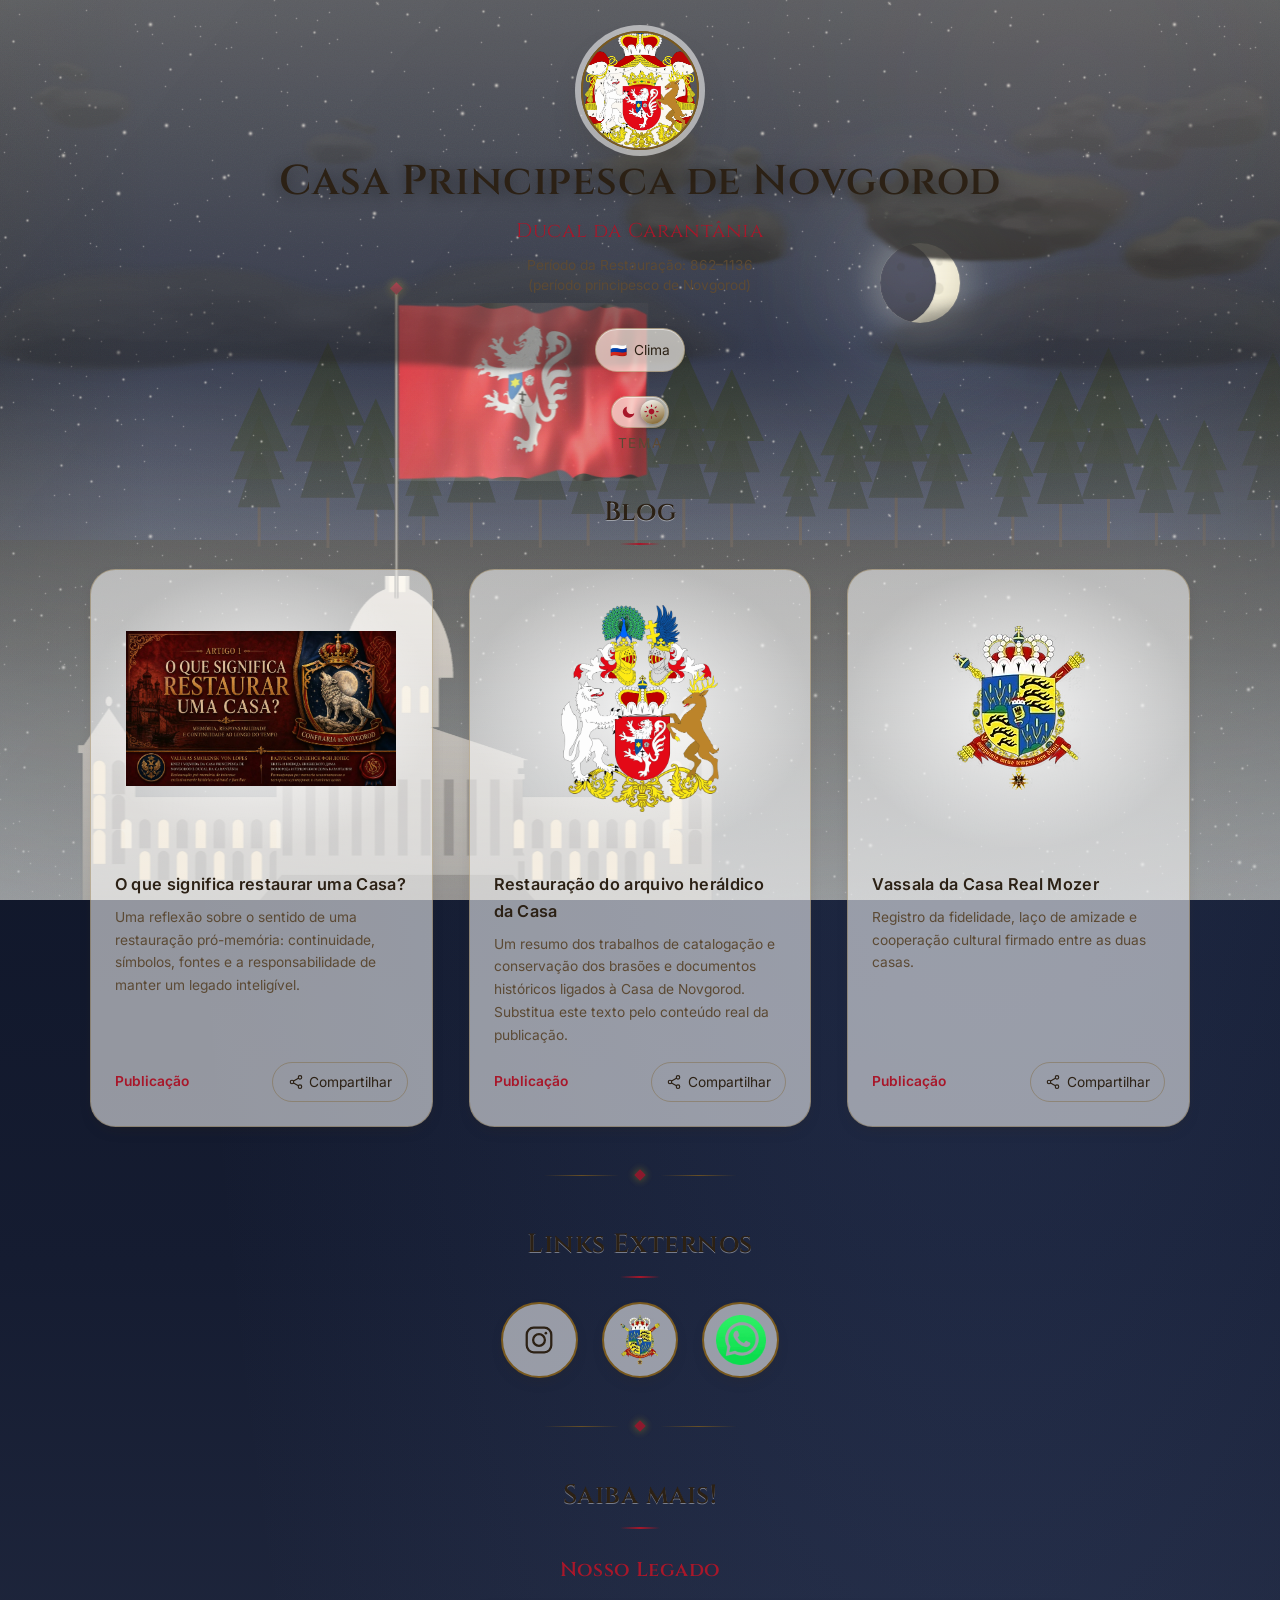
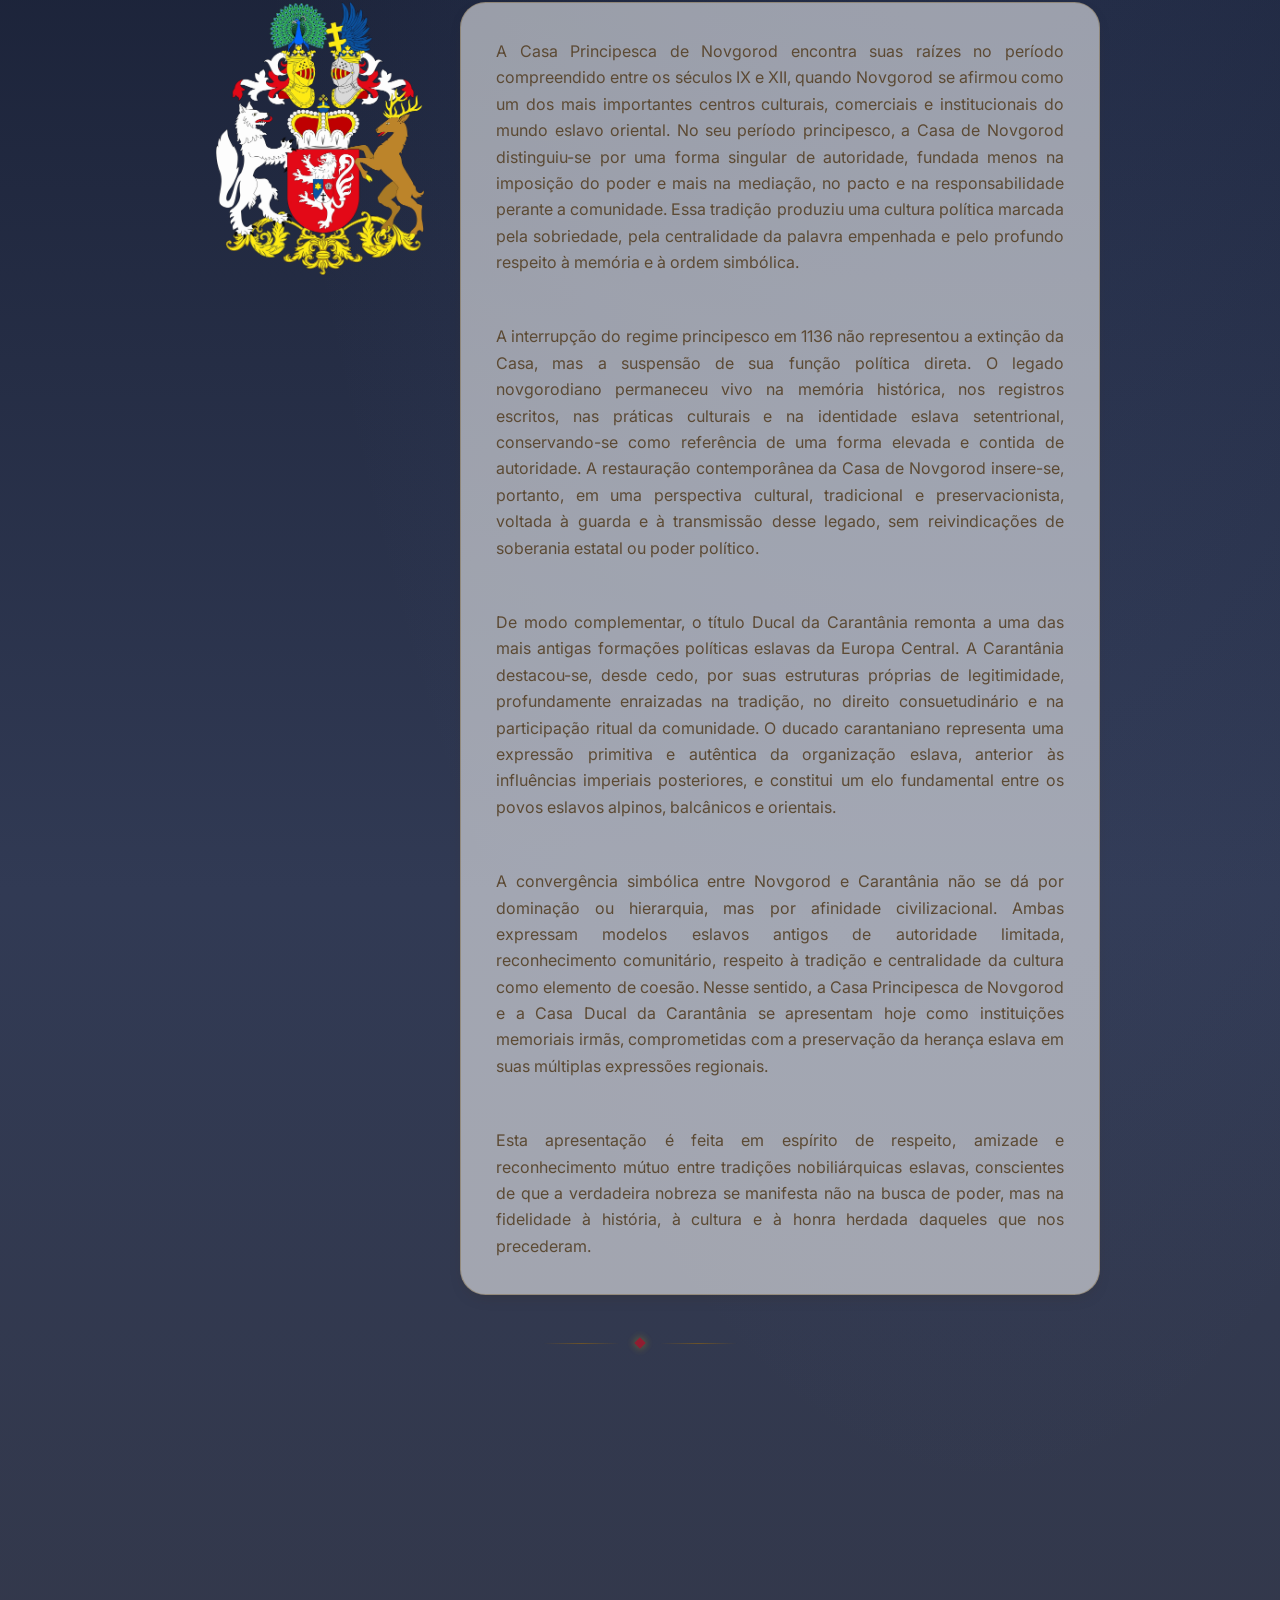
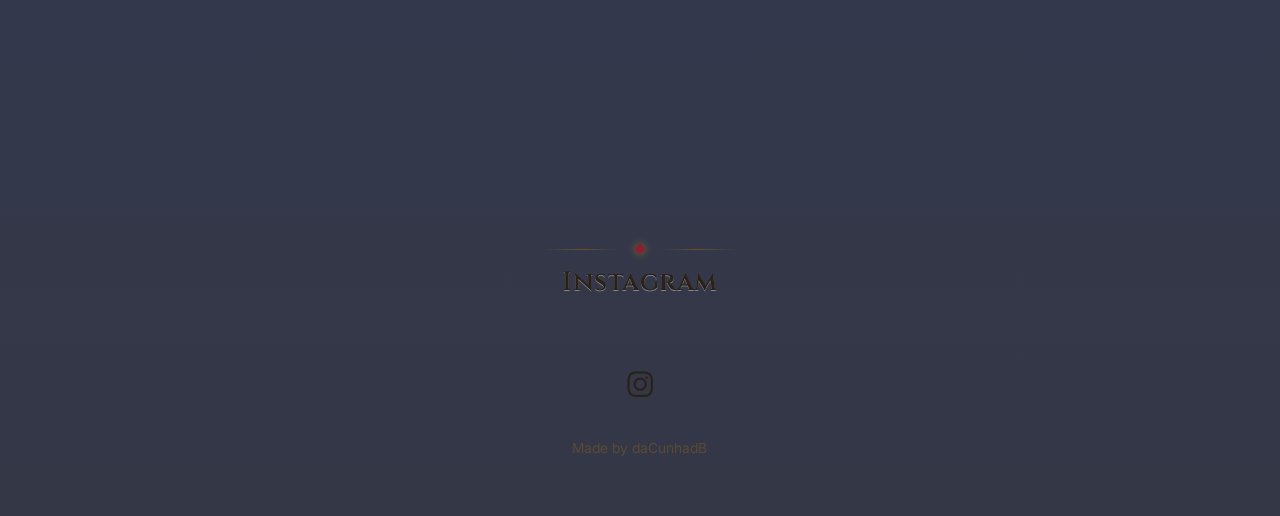
==== commit 94ddfca3: "giroscopio 03" ====
--- a/index.html
+++ b/index.html
@@ -56,37 +56,61 @@
          e sombra calculadas a partir da mesma superfície de ondas) que se
          alternam em fusão cruzada. A rolagem da página controla o vento:
          --wind acelera o flamular e as nuvens e inclina o mastro. -->
+    <!-- Canvas panorâmico 360° — renderizado pelo JS por baixo de tudo -->
+    <canvas id="panCanvas" aria-hidden="true" style="position:fixed;inset:0;z-index:-4;width:100%;height:100%;pointer-events:none;"></canvas>
+
     <div class="scene" aria-hidden="true">
-      <div class="scene__stars"></div>
-      <div class="scene__orb"></div>
-      <div class="scene__haze"></div>
-
-      <div class="scene__clouds scene__clouds--far">
-        <i></i><i></i>
+      <!-- Camadas com profundidades distintas: cada data-depth é usada
+           pelo JS do giroscópio para calcular o deslocamento de paralaxe.
+           Profundidade 0 = plano do fundo (move menos); 1 = plano mais próximo. -->
+      <div class="scene__layer" data-depth="0.08">
+        <div class="scene__stars"></div>
       </div>
-      <div class="scene__clouds scene__clouds--mid">
-        <i></i><i></i>
+
+      <div class="scene__layer" data-depth="0.12">
+        <div class="scene__orb"></div>
+        <div class="scene__haze"></div>
       </div>
 
-      <div class="scene__city">
-        <div class="scene__palace"></div>
-        <div class="scene__palace-lights"></div>
-        <div class="scene__mast">
-          <div class="scene__flag-stage">
-            <div class="scene__flag-halo"></div>
-            <div class="scene__flag">
-              <div class="scene__flag-still"></div>
-              <div class="scene__flag-frame scene__flag-frame--2"></div>
-              <div class="scene__flag-frame scene__flag-frame--3"></div>
-              <div class="scene__flag-frame scene__flag-frame--4"></div>
+      <div class="scene__layer" data-depth="0.18">
+        <div class="scene__weather-haze"></div>
+        <div class="scene__rain" id="sceneRain"></div>
+        <div class="scene__dry-dust" id="sceneDryDust"></div>
+        <div class="scene__lightning" id="sceneLightning"></div>
+        <div class="scene__clouds scene__clouds--far">
+          <i></i><i></i>
+        </div>
+      </div>
+
+      <div class="scene__layer" data-depth="0.28">
+        <div class="scene__clouds scene__clouds--mid">
+          <i></i><i></i>
+        </div>
+      </div>
+
+      <div class="scene__layer" data-depth="0.42">
+        <div class="scene__city">
+          <div class="scene__palace"></div>
+          <div class="scene__palace-lights"></div>
+          <div class="scene__mast">
+            <div class="scene__flag-stage">
+              <div class="scene__flag-halo"></div>
+              <div class="scene__flag">
+                <div class="scene__flag-still"></div>
+                <div class="scene__flag-frame scene__flag-frame--2"></div>
+                <div class="scene__flag-frame scene__flag-frame--3"></div>
+                <div class="scene__flag-frame scene__flag-frame--4"></div>
+              </div>
+              <div class="scene__flag-sheen"></div>
             </div>
-            <div class="scene__flag-sheen"></div>
           </div>
         </div>
       </div>
 
-      <div class="scene__clouds scene__clouds--near">
-        <i></i><i></i>
+      <div class="scene__layer" data-depth="0.58">
+        <div class="scene__clouds scene__clouds--near">
+          <i></i><i></i>
+        </div>
       </div>
 
       <div class="scene__vignette"></div>
@@ -116,7 +140,28 @@
             <p>Período da Restauração: 862–1136</p>
             <p>(período principesco de Novgorod)</p>
           </div>
-          <p class="flag-emoji" aria-hidden="true">🇪🇺</p>
+          <p class="flag-emoji" aria-hidden="true"></p>
+        </div>
+
+        <div class="scene-controls" aria-label="Controles da cena">
+          <button id="weatherToggle" class="scene-control" type="button" aria-expanded="false" aria-controls="weatherPanel">
+            <span aria-hidden="true">🇷🇺</span>
+            <span>Clima</span>
+          </button>
+          <div id="weatherPanel" class="weather-panel" hidden>
+            <label class="weather-panel__label" for="weatherMode">Atmosfera</label>
+            <select id="weatherMode" class="weather-select">
+              <option value="auto">Automático</option>
+              <option value="clear">Céu limpo</option>
+              <option value="cloudy">Nublado</option>
+              <option value="rain">Chuva</option>
+              <option value="storm">Tempestade</option>
+              <option value="drought">Seca</option>
+            </select>
+            <div class="weather-readout" id="weatherReadout" aria-live="polite">Sincronizando céu…</div>
+            <div class="weather-location" id="locationReadout">Solicitando localização precisa…</div>
+            <div class="weather-details" id="weatherDetails" aria-live="polite"></div>
+          </div>
         </div>
 
         <div class="theme-toggle-wrap">
--- a/style.css
+++ b/style.css
@@ -147,6 +147,268 @@
     );
 }
 
+
+/* -------------------------------------------------------------------------
+   2b. Motor atmosférico — luz, sombra e clima
+   ------------------------------------------------------------------------- */
+body {
+  background: var(--weather-body-bg, var(--body-bg));
+}
+
+.scene {
+  --weather-cloud-opacity: 0.68;
+  --weather-cloud-brightness: 0.42;
+  --weather-cloud-saturation: 0.5;
+  --weather-cloud-contrast: 0.92;
+  --weather-haze-opacity: 0;
+  --weather-ground-tint: rgba(70, 62, 48, 0);
+}
+
+.scene__weather-haze {
+  position: absolute;
+  inset: 0;
+  pointer-events: none;
+  opacity: var(--weather-haze-opacity);
+  background:
+    radial-gradient(90% 35% at 50% 88%, var(--weather-ground-tint), transparent 72%),
+    linear-gradient(180deg, rgba(255,255,255,0) 0 55%, rgba(80,70,55,.10) 100%);
+  mix-blend-mode: multiply;
+  transition: opacity 1.6s ease, background 1.6s ease;
+}
+
+.scene__clouds {
+  opacity: var(--weather-cloud-opacity);
+}
+
+.scene__clouds i {
+  filter: brightness(var(--weather-cloud-brightness))
+    saturate(var(--weather-cloud-saturation))
+    contrast(var(--weather-cloud-contrast))
+    hue-rotate(var(--weather-cloud-hue, 0deg));
+  transition: filter 1.8s ease, opacity 1.8s ease;
+}
+
+.scene__stars,
+.scene__orb,
+.scene__haze,
+.scene__city,
+.scene__vignette,
+.scene__grain {
+  transition: filter 1.6s ease, opacity 1.6s ease, background 1.6s ease;
+}
+
+/* Chuva: partículas inclinadas pela direção do vento. */
+.scene__rain {
+  position: absolute;
+  inset: -12% -8%;
+  pointer-events: none;
+  overflow: hidden;
+  opacity: 0;
+  transition: opacity 1.2s ease;
+}
+
+.scene__rain span {
+  position: absolute;
+  top: -18%;
+  left: var(--x);
+  width: var(--w);
+  height: var(--h);
+  border-radius: 999px;
+  background: linear-gradient(180deg, rgba(225,242,255,.06), rgba(190,224,255,.58));
+  transform: rotate(var(--angle));
+  opacity: var(--a);
+  animation: rain-fall var(--speed) linear infinite;
+  animation-delay: var(--delay);
+}
+
+@keyframes rain-fall {
+  from { transform: translate3d(0, -12%, 0) rotate(var(--angle)); }
+  to { transform: translate3d(var(--drift), 122%, 0) rotate(var(--angle)); }
+}
+
+.scene__dry-dust {
+  position: absolute;
+  inset: 0;
+  pointer-events: none;
+  opacity: 0;
+  background-image:
+    radial-gradient(circle at 12% 76%, rgba(224,190,126,.45) 0 1px, transparent 2px),
+    radial-gradient(circle at 62% 84%, rgba(208,172,111,.32) 0 1px, transparent 2px),
+    radial-gradient(circle at 86% 70%, rgba(238,204,140,.36) 0 1px, transparent 2px);
+  background-size: 180px 130px, 230px 170px, 310px 190px;
+  animation: dust-drift 24s linear infinite;
+  transition: opacity 1.8s ease;
+}
+
+@keyframes dust-drift {
+  from { transform: translate3d(-2%, 0, 0); }
+  to { transform: translate3d(4%, -1%, 0); }
+}
+
+/* Relâmpago: o JS dispara a classe somente por alguns milissegundos. */
+.scene__lightning {
+  position: absolute;
+  inset: 0;
+  pointer-events: none;
+  opacity: 0;
+  background:
+    radial-gradient(35% 35% at 72% 22%, rgba(255,255,255,.96), transparent 70%),
+    rgba(225,238,255,.12);
+  mix-blend-mode: screen;
+}
+
+.scene__lightning.is-flash {
+  animation: lightning-flash .38s ease-out both;
+}
+
+@keyframes lightning-flash {
+  0% { opacity: 0; }
+  12% { opacity: .88; }
+  18% { opacity: .16; }
+  30% { opacity: .72; }
+  42% { opacity: .05; }
+  100% { opacity: 0; }
+}
+
+/* O palácio recebe a mesma iluminação atmosférica do céu. */
+.scene__palace {
+  filter: brightness(var(--palace-brightness, .3))
+    saturate(var(--palace-saturation, .45))
+    contrast(var(--palace-contrast, 1.05));
+  transition: filter 1.7s ease;
+}
+
+.scene__palace-lights {
+  opacity: var(--palace-lights, .85);
+  transition: opacity 1.7s ease;
+}
+
+.scene__vignette {
+  opacity: var(--weather-vignette-opacity, 1);
+  transition: opacity 1.7s ease, background 1.7s ease;
+}
+
+/* -------------------------------------------------------------------------
+   Controles climáticos
+   ------------------------------------------------------------------------- */
+.scene-controls {
+  position: relative;
+  display: flex;
+  flex-direction: column;
+  align-items: center;
+  gap: .35rem;
+  z-index: 12;
+}
+
+.scene-control {
+  min-height: 44px;
+  padding: .55rem .9rem;
+  border: 1px solid var(--card-border);
+  border-radius: var(--radius-pill);
+  background: var(--surface-strong);
+  color: var(--ink);
+  backdrop-filter: blur(.5rem);
+  -webkit-backdrop-filter: blur(.5rem);
+  cursor: pointer;
+  box-shadow: var(--shadow-inset), var(--shadow-1);
+  font: inherit;
+  font-size: var(--fs-small);
+  display: inline-flex;
+  align-items: center;
+  gap: .45rem;
+}
+
+.scene-control:hover {
+  border-color: var(--accent);
+  background: var(--surface-hover);
+}
+
+.scene-control:focus-visible,
+.weather-select:focus-visible {
+  outline: 2px solid var(--accent);
+  outline-offset: 3px;
+}
+
+.weather-panel {
+  width: min(17rem, calc(100vw - 2rem));
+  padding: .8rem;
+  border: 1px solid var(--card-border);
+  border-radius: var(--radius-md);
+  background: var(--surface-strong);
+  backdrop-filter: blur(.8rem);
+  -webkit-backdrop-filter: blur(.8rem);
+  box-shadow: var(--shadow-2);
+  text-align: left;
+}
+
+.weather-panel__label {
+  display: block;
+  margin-bottom: .35rem;
+  color: var(--ink-dim);
+  font-size: var(--fs-small);
+}
+
+.weather-select {
+  width: 100%;
+  min-height: 44px;
+  padding: .55rem .7rem;
+  border: 1px solid var(--card-border);
+  border-radius: var(--radius-sm);
+  background: var(--surface);
+  color: var(--ink);
+  font: inherit;
+}
+
+.weather-readout {
+  margin-top: .55rem;
+  color: var(--ink-dim);
+  font-size: .75rem;
+  line-height: 1.4;
+}
+
+html[data-weather="rain"] .scene__rain,
+html[data-weather="storm"] .scene__rain {
+  opacity: .88;
+}
+
+html[data-weather="drought"] .scene__dry-dust {
+  opacity: .72;
+}
+
+html[data-weather="storm"] .scene__clouds {
+  --weather-cloud-opacity: .92;
+}
+
+html[data-weather="drought"] .scene__clouds {
+  --weather-cloud-opacity: .42;
+  --weather-cloud-brightness: .82;
+  --weather-cloud-saturation: .72;
+  --weather-cloud-contrast: 1.02;
+}
+
+@media (max-width: 560px) {
+  .weather-panel {
+    width: min(15rem, calc(100vw - 1.5rem));
+  }
+
+  .scene-controls {
+    align-self: center;
+  }
+
+  .scene__rain span {
+    animation-duration: calc(var(--speed) * .9);
+  }
+}
+
+@media (prefers-reduced-motion: reduce) {
+  .scene__rain span,
+  .scene__dry-dust,
+  .scene__lightning,
+  .scene__clouds {
+    animation: none !important;
+  }
+}
+
 /* -------------------------------------------------------------------------
    2. Cena de fundo — céu de Kiev, palácio e bandeira hasteada
 
@@ -243,6 +505,16 @@
   contain: strict;
 }
 
+/* Cada .scene__layer é um plano de profundidade distinto.
+   O JS de giroscópio lê data-depth e aplica translateX/Y proporcional
+   ao ângulo do dispositivo. will-change: transform é declarado aqui
+   para que o compositor já reserve textura de GPU por plano. */
+.scene__layer {
+  position: absolute;
+  inset: 0;
+  will-change: transform;
+}
+
 /* --- Estrelas (só à noite) --- */
 .scene__stars {
   position: absolute;
@@ -474,14 +746,20 @@
   animation: flag-sway 9s ease-in-out infinite;
   animation-duration: calc(9s / var(--wind, 1));
   will-change: transform;
+  /* Conter o sheen e o halo dentro dos limites do pano */
+  overflow: hidden;
+  /* Raio mínimo para não cortar o canto da tachinha de içamento */
+  border-radius: 0 1px 1px 0;
 }
 
 /* Halo quente atrás do pano: à noite é o refletor que mantém a bandeira
-   perfeitamente identificável; de dia, apenas um respiro de luz. */
+   perfeitamente identificável; de dia, apenas um respiro de luz.
+   Agora contido dentro do overflow:hidden do flag-stage, então fica
+   dentro dos limites do pano sem extravazar para o céu. */
 .scene__flag-halo {
   position: absolute;
-  inset: -18% -12%;
-  background: radial-gradient(60% 60% at 40% 50%, rgba(255, 214, 150, 0.3), transparent 72%);
+  inset: 0;
+  background: radial-gradient(70% 70% at 38% 50%, rgba(255, 214, 150, 0.28), transparent 72%);
   opacity: 0.9;
   transition: opacity var(--dur-3) var(--ease-royal);
 }
@@ -634,17 +912,23 @@
   }
 }
 
-/* Brilho que percorre o pano de tempos em tempos */
+/* Brilho que percorre o pano de tempos em tempos.
+   Contido pelo overflow:hidden do flag-stage: o translateX empurra a faixa
+   de fora para dentro e para fora novamente, mas ela nunca sai do recorte
+   da bandeira. Largura 300% para que a faixa entre completamente pela
+   esquerda e saia completamente pela direita. */
 .scene__flag-sheen {
   position: absolute;
-  inset: -10% -40%;
+  inset: 0;
+  width: 300%;
+  left: -100%;
   background: linear-gradient(
     104deg,
-    transparent 38%,
-    rgba(255, 246, 216, 0.14) 47%,
-    rgba(255, 252, 238, 0.18) 50%,
-    rgba(255, 246, 216, 0.1) 53%,
-    transparent 63%
+    transparent 30%,
+    rgba(255, 246, 216, 0.13) 43%,
+    rgba(255, 252, 238, 0.17) 50%,
+    rgba(255, 246, 216, 0.10) 57%,
+    transparent 70%
   );
   animation: sheen-sweep 17s var(--ease-royal) infinite;
   will-change: transform, opacity;
@@ -665,21 +949,24 @@
   }
 }
 
+/* O sheen tem width:300% e left:-100%; translateX 0% = borda esquerda,
+   translateX 100% = borda direita da bandeira. A faixa luminosa entra
+   e sai pelo lado, jamais aparecendo fora do recorte. */
 @keyframes sheen-sweep {
   0%,
-  10% {
-    transform: translate3d(-42%, 0, 0);
+  8% {
+    transform: translate3d(0%, 0, 0);
     opacity: 0;
   }
-  24% {
-    opacity: 0.85;
-  }
-  66% {
-    opacity: 0.7;
-  }
-  85%,
+  20% {
+    opacity: 1;
+  }
+  70% {
+    opacity: 0.8;
+  }
+  90%,
   100% {
-    transform: translate3d(42%, 0, 0);
+    transform: translate3d(66.66%, 0, 0);
     opacity: 0;
   }
 }
@@ -2020,3 +2307,244 @@
   line-height: 1.6;
   opacity: 0.9;
 }
+
+/* A variável atmosférica tem precedência sobre a paleta fixa de tema. */
+body { background: var(--weather-body-bg, var(--body-bg)); }
+
+
+/* -------------------------------------------------------------------------
+   16. Atmosfera cinemática — Sol/Lua reais, clima vivo, vento e iluminação
+   ------------------------------------------------------------------------- */
+.scene {
+  --scene-cold-light: rgba(128, 165, 255, .20);
+  --scene-warm-light: rgba(255, 205, 138, .32);
+  --light-angle: 140deg;
+  --light-altitude: .65;
+  --light-strength: .65;
+  --shadow-strength: .30;
+  --orb-size: 82px;
+  --orb-x: 78%;
+  --orb-y: 16%;
+  --moon-phase: .5;
+  --moon-illumination: 1;
+  --moon-shadow-shift: 0;
+  --weather-wind-factor: 1;
+  --wind-bearing: 270deg;
+  --wind-angle: 90deg;
+  --scroll-wind-boost: 0;
+}
+
+.scene::before {
+  content: "";
+  position: absolute;
+  inset: -10%;
+  pointer-events: none;
+  z-index: 2;
+  background:
+    radial-gradient(34% 46% at var(--orb-x) var(--orb-y), var(--scene-warm-light), transparent 72%),
+    linear-gradient(var(--light-angle), rgba(255,255,255, calc(.03 + var(--light-strength) * .04)), transparent 46%);
+  mix-blend-mode: screen;
+  opacity: calc(.35 + var(--light-strength) * .50);
+  filter: blur(7px);
+  transition: opacity 1.8s var(--ease-royal), background 1.8s var(--ease-royal);
+}
+
+/* Sol e Lua ganham posição, escala e profundidade em tempo real. */
+.scene__orb {
+  top: var(--orb-y);
+  right: auto;
+  left: var(--orb-x);
+  width: var(--orb-size);
+  transform: translate3d(-50%, calc(var(--scroll-y, 0) * -0.018px), 0);
+  transition: left 2.2s var(--ease-royal), top 2.2s var(--ease-royal), width 2.2s var(--ease-royal), height 2.2s var(--ease-royal), background 2.2s ease, box-shadow 2.2s ease, filter 2.2s ease;
+  will-change: left, top, width, transform, filter;
+  overflow: hidden;
+  isolation: isolate;
+}
+
+html[data-scene-time="day"] .scene__orb {
+  background:
+    radial-gradient(circle at 34% 30%, #fffef0 0 18%, #fff8c9 32%, #ffd979 62%, rgba(255,193,74,.96) 100%);
+  box-shadow:
+    0 0 28px 8px rgba(255,239,182,.42),
+    0 0 100px 38px rgba(255,217,122,.26),
+    0 0 190px 78px rgba(255,194,88,.11);
+  filter: saturate(calc(.92 + var(--light-strength) * .18)) brightness(calc(.94 + var(--light-strength) * .28));
+}
+
+html[data-scene-time="day"] .scene__orb::before {
+  content: "";
+  position: absolute;
+  inset: -4%;
+  border-radius: 50%;
+  background:
+    radial-gradient(circle at 44% 34%, rgba(255,255,255,.80) 0 7%, transparent 11%),
+    repeating-conic-gradient(from 12deg, rgba(255,255,255,.08) 0 7deg, transparent 7deg 15deg);
+  mix-blend-mode: screen;
+  animation: solar-grain 16s linear infinite;
+}
+
+html[data-scene-time="day"] .scene__orb::after {
+  content: "";
+  position: absolute;
+  inset: -35%;
+  border-radius: 50%;
+  background: radial-gradient(circle, rgba(255,236,159,.38), rgba(255,210,116,0) 62%);
+  z-index: -1;
+  animation: solar-bloom 6s ease-in-out infinite;
+}
+
+html[data-scene-time="night"] .scene__orb {
+  background:
+    radial-gradient(circle at 38% 34%, #fdf8e8 0 13%, #eee8d0 54%, #cbc4aa 100%);
+  box-shadow:
+    0 0 28px 10px rgba(226,226,208,.24),
+    0 0 110px 48px rgba(180,198,230,.18),
+    0 0 190px 78px rgba(123,150,210,.08);
+  filter: brightness(calc(.86 + var(--light-strength) * .42)) contrast(1.04);
+}
+
+html[data-scene-time="night"] .scene__orb::before {
+  content: "";
+  position: absolute;
+  inset: 0;
+  border-radius: 50%;
+  background:
+    radial-gradient(circle at 26% 30%, rgba(109,105,90,.32) 0 4%, transparent 6%),
+    radial-gradient(circle at 58% 25%, rgba(116,111,95,.24) 0 5%, transparent 7%),
+    radial-gradient(circle at 72% 57%, rgba(106,101,87,.20) 0 7%, transparent 9%),
+    radial-gradient(circle at 38% 68%, rgba(112,108,93,.22) 0 6%, transparent 8%),
+    radial-gradient(circle at 74% 24%, rgba(94,90,78,.17) 0 3%, transparent 5%);
+  opacity: .62;
+  mix-blend-mode: multiply;
+}
+
+html[data-scene-time="night"] .scene__orb::after {
+  content: "";
+  position: absolute;
+  top: -4%;
+  bottom: -4%;
+  width: 108%;
+  left: calc(50% + (var(--moon-shadow-shift) * 50%));
+  transform: translateX(-50%);
+  border-radius: 50%;
+  background: #111735;
+  opacity: calc(1 - var(--moon-illumination));
+  mix-blend-mode: multiply;
+  transition: left 2.2s var(--ease-royal), opacity 2.2s ease;
+}
+
+@keyframes solar-grain {
+  to { transform: rotate(360deg); }
+}
+
+@keyframes solar-bloom {
+  0%, 100% { transform: scale(.94); opacity: .72; }
+  50% { transform: scale(1.04); opacity: 1; }
+}
+
+/* Nuvens: escala, opacidade, contraste e direção passam a refletir o dado real. */
+.scene__clouds {
+  animation-duration: calc(var(--cloud-dur, 150s) / max(.35, var(--wind, 1)) / max(.65, var(--weather-wind-factor, 1)));
+  animation-direction: var(--cloud-animation-direction, normal);
+  filter: saturate(calc(.82 + var(--cloud-density, .55) * .28));
+  will-change: transform, opacity, filter;
+  transition: opacity 2.4s var(--ease-royal), filter 2.4s var(--ease-royal), top 2.4s var(--ease-royal);
+}
+
+.scene__clouds i {
+  background-position: center center;
+  filter: brightness(var(--weather-cloud-brightness)) saturate(var(--weather-cloud-saturation)) contrast(var(--weather-cloud-contrast)) hue-rotate(var(--weather-cloud-hue, 0deg));
+  transform-origin: center center;
+}
+
+html[data-scene-time="day"] .scene__clouds i {
+  filter: brightness(var(--weather-cloud-brightness)) saturate(calc(var(--weather-cloud-saturation) * 1.06)) contrast(var(--weather-cloud-contrast));
+}
+
+html[data-scene-time="night"] .scene__clouds i {
+  filter: brightness(calc(var(--weather-cloud-brightness) * .82)) saturate(calc(var(--weather-cloud-saturation) * .74)) contrast(calc(var(--weather-cloud-contrast) * 1.06)) hue-rotate(-3deg);
+}
+
+/* Chuva e poeira acompanham o rumo meteorológico; o valor também responde ao scroll. */
+.scene__rain {
+  transform: rotate(var(--wind-angle));
+  transform-origin: center;
+  filter: drop-shadow(0 0 4px rgba(205,228,255,.14));
+}
+
+.scene__dry-dust {
+  background-size: calc(160px + var(--weather-wind-factor) * 26px) calc(120px + var(--weather-wind-factor) * 18px),
+                   calc(210px + var(--weather-wind-factor) * 32px) calc(150px + var(--weather-wind-factor) * 22px),
+                   calc(290px + var(--weather-wind-factor) * 40px) calc(170px + var(--weather-wind-factor) * 28px);
+  animation-duration: calc(24s / max(.6, var(--weather-wind-factor)));
+}
+
+/* A cena inteira cria uma luz cinematográfica que contorna cards, texto e imagens. */
+.container,
+.site-footer,
+.blog-post,
+.blog-card,
+.legacy-panel,
+.media-card,
+.post__hero,
+img,
+.avatar,
+button,
+a {
+  --cinematic-shadow: calc(.18 + var(--shadow-strength) * .55);
+}
+
+h1, h2, h3, h4, h5, h6, p, a, button, label, li, figcaption,
+.subtitle, .dates, .blog-post__link, .legacy-panel, .weather-readout,
+.weather-location, .weather-details, .toggle-label {
+  text-shadow:
+    0 1px 1px rgba(0,0,0,var(--cinematic-shadow)),
+    0 8px 24px rgba(0,0,0,calc(var(--cinematic-shadow) * .32));
+}
+
+.container img,
+.container .avatar,
+.container .blog-card,
+.container .legacy-panel,
+.container .media-card,
+.container .post__hero {
+  filter: drop-shadow(0 calc(6px + var(--light-altitude) * 7px) calc(18px + var(--light-altitude) * 14px) rgba(0,0,0,var(--cinematic-shadow)));
+  transition: filter 1.8s var(--ease-royal), transform var(--dur-2) var(--ease-royal), box-shadow 1.8s var(--ease-royal);
+}
+
+.weather-panel {
+  min-width: min(330px, calc(100vw - 2rem));
+}
+
+.weather-location,
+.weather-details {
+  margin-top: .35rem;
+  color: var(--ink-dim);
+  font-size: .72rem;
+  line-height: 1.4;
+}
+
+html[data-scene-time="night"] .scene__stars {
+  opacity: calc(.54 + var(--light-strength) * .26);
+}
+
+html[data-scene-time="day"] .scene__stars {
+  opacity: 0;
+}
+
+html[data-scene-time="night"] .scene__palace-lights {
+  opacity: var(--palace-lights, .9);
+}
+
+html[data-scene-time="day"] .scene__palace-lights {
+  opacity: var(--palace-lights, 0);
+}
+
+@media (prefers-reduced-motion: reduce) {
+  .scene__orb::before,
+  .scene__orb::after,
+  .scene::before {
+    animation: none !important;
+  }
+}
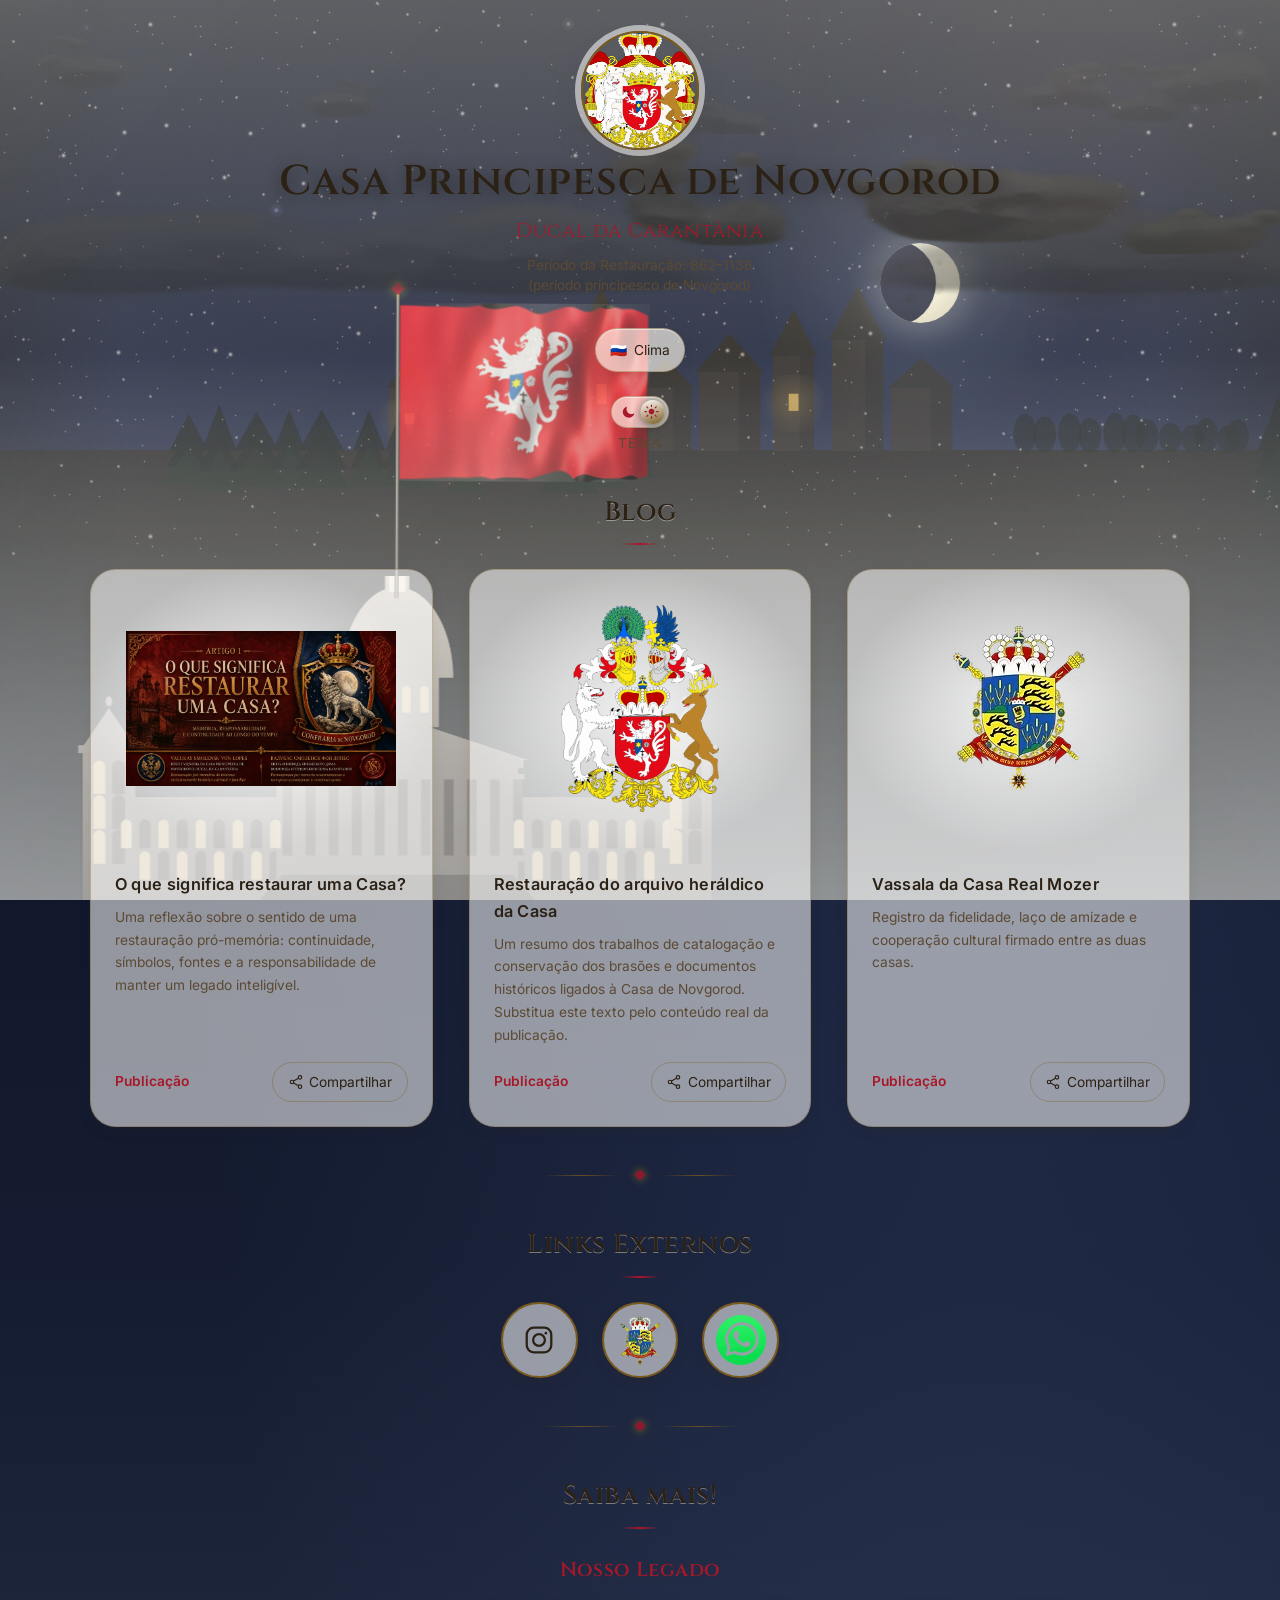
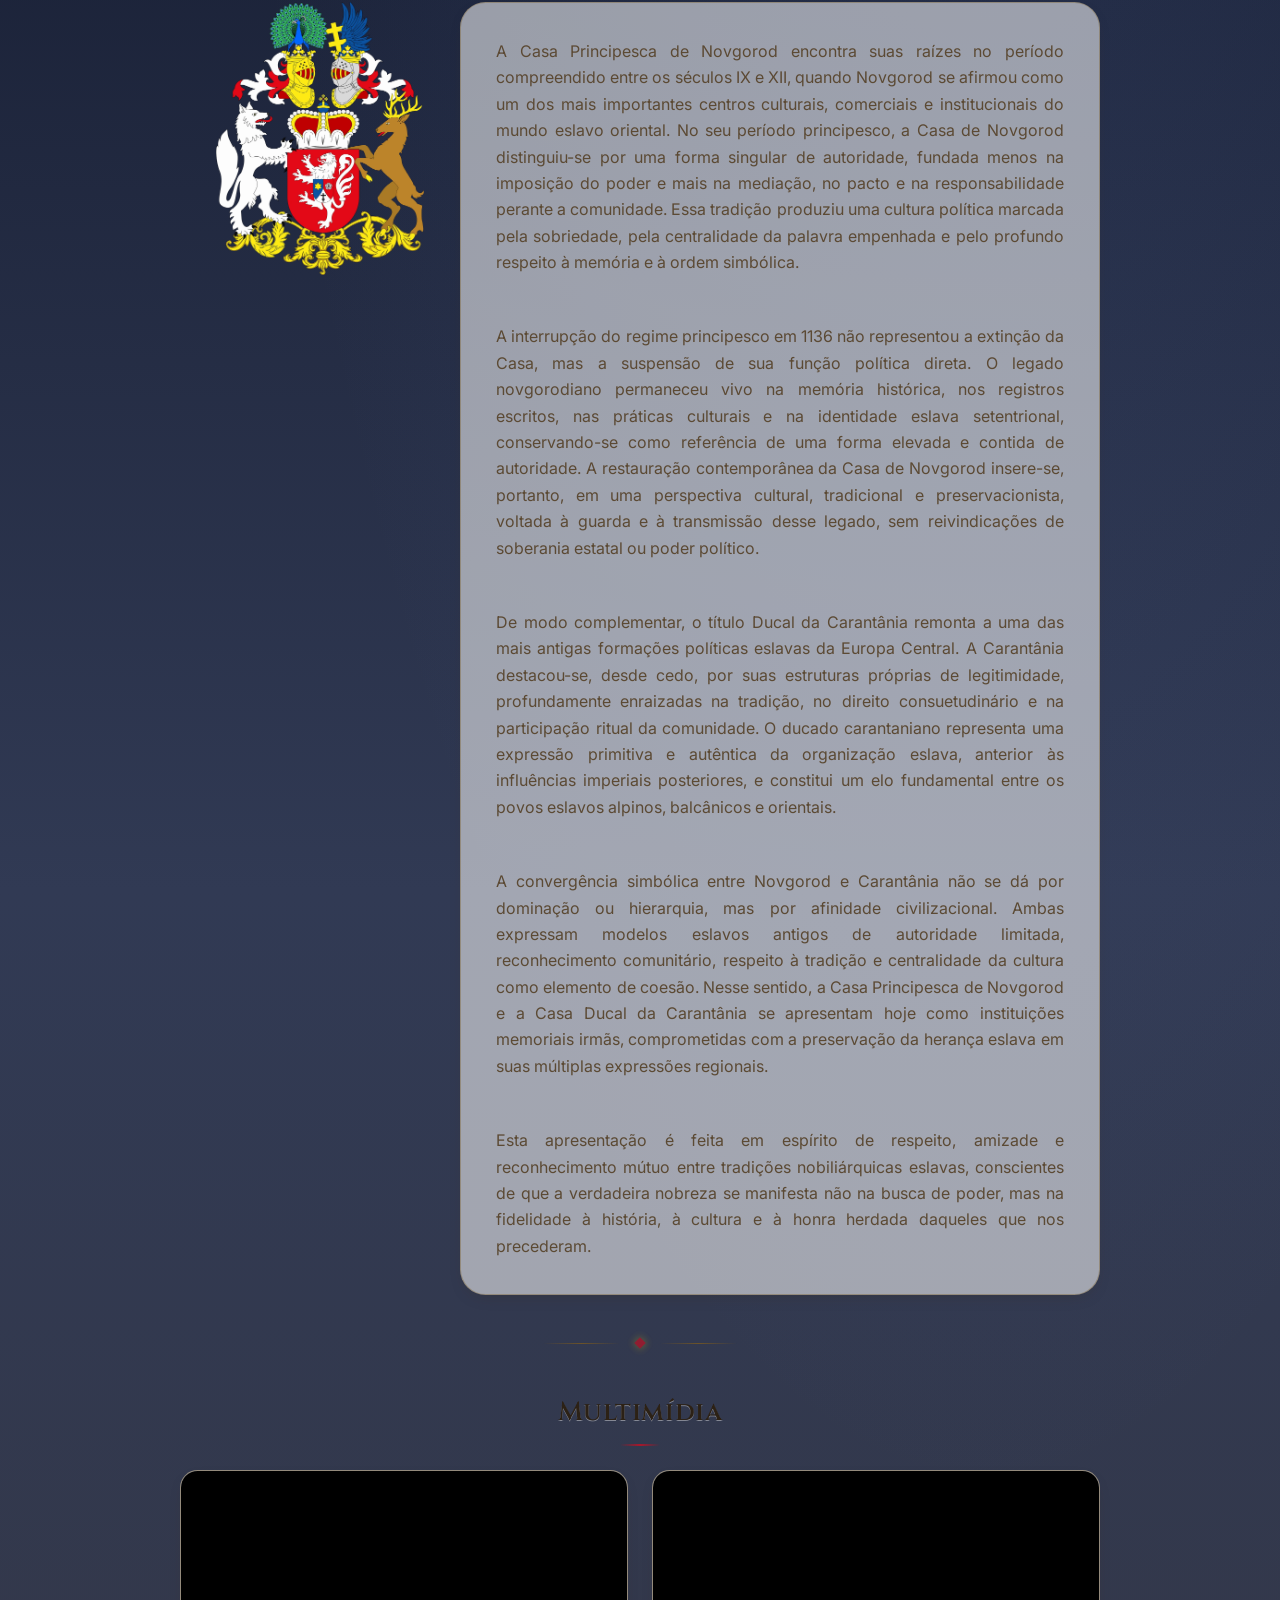
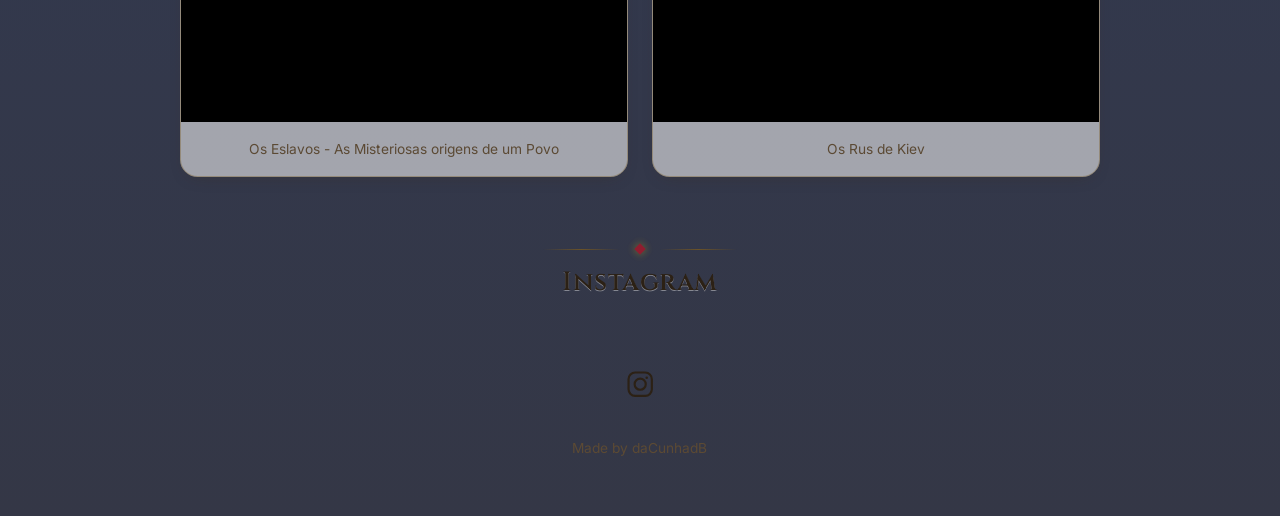
==== commit 673e6692: "Skymap" ====
--- a/index.html
+++ b/index.html
@@ -56,61 +56,60 @@
          e sombra calculadas a partir da mesma superfície de ondas) que se
          alternam em fusão cruzada. A rolagem da página controla o vento:
          --wind acelera o flamular e as nuvens e inclina o mastro. -->
-    <!-- Canvas panorâmico 360° — renderizado pelo JS por baixo de tudo -->
-    <canvas id="panCanvas" aria-hidden="true" style="position:fixed;inset:0;z-index:-4;width:100%;height:100%;pointer-events:none;"></canvas>
+    <!-- Canvas panorâmico 360°×180° (SkyMap).
+         Fica em z-index -4, atrás da cena HTML.
+         Controlado pelo giroscópio em mobile, mouse/touch em desktop. -->
+    <canvas
+      id="skyCanvas"
+      aria-hidden="true"
+      title="Panorama 360° de Novgorod — arraste para explorar"
+    ></canvas>
+
+    <!-- Dica de interação: aparece brevemente e desaparece -->
+    <div class="skymap-hint" id="skymapHint" aria-hidden="true">
+      <svg viewBox="0 0 24 24" fill="none" stroke="currentColor" stroke-width="1.6" stroke-linecap="round">
+        <circle cx="12" cy="12" r="10"/>
+        <path d="M12 8v4l3 3"/>
+        <path d="M8 12H4M20 12h-4M12 4V2M12 22v-2"/>
+      </svg>
+      <span>Arraste para explorar o panorama 360°</span>
+    </div>
 
     <div class="scene" aria-hidden="true">
-      <!-- Camadas com profundidades distintas: cada data-depth é usada
-           pelo JS do giroscópio para calcular o deslocamento de paralaxe.
-           Profundidade 0 = plano do fundo (move menos); 1 = plano mais próximo. -->
-      <div class="scene__layer" data-depth="0.08">
-        <div class="scene__stars"></div>
+      <div class="scene__stars"></div>
+      <div class="scene__orb"></div>
+      <div class="scene__haze"></div>
+      <div class="scene__weather-haze"></div>
+      <div class="scene__rain" id="sceneRain"></div>
+      <div class="scene__dry-dust" id="sceneDryDust"></div>
+      <div class="scene__lightning" id="sceneLightning"></div>
+
+      <div class="scene__clouds scene__clouds--far">
+        <i></i><i></i>
       </div>
-
-      <div class="scene__layer" data-depth="0.12">
-        <div class="scene__orb"></div>
-        <div class="scene__haze"></div>
+      <div class="scene__clouds scene__clouds--mid">
+        <i></i><i></i>
       </div>
 
-      <div class="scene__layer" data-depth="0.18">
-        <div class="scene__weather-haze"></div>
-        <div class="scene__rain" id="sceneRain"></div>
-        <div class="scene__dry-dust" id="sceneDryDust"></div>
-        <div class="scene__lightning" id="sceneLightning"></div>
-        <div class="scene__clouds scene__clouds--far">
-          <i></i><i></i>
+      <div class="scene__city">
+        <div class="scene__palace"></div>
+        <div class="scene__palace-lights"></div>
+        <div class="scene__mast">
+          <div class="scene__flag-stage">
+            <div class="scene__flag-halo"></div>
+            <div class="scene__flag">
+              <div class="scene__flag-still"></div>
+              <div class="scene__flag-frame scene__flag-frame--2"></div>
+              <div class="scene__flag-frame scene__flag-frame--3"></div>
+              <div class="scene__flag-frame scene__flag-frame--4"></div>
+            </div>
+            <div class="scene__flag-sheen"></div>
+          </div>
         </div>
       </div>
 
-      <div class="scene__layer" data-depth="0.28">
-        <div class="scene__clouds scene__clouds--mid">
-          <i></i><i></i>
-        </div>
-      </div>
-
-      <div class="scene__layer" data-depth="0.42">
-        <div class="scene__city">
-          <div class="scene__palace"></div>
-          <div class="scene__palace-lights"></div>
-          <div class="scene__mast">
-            <div class="scene__flag-stage">
-              <div class="scene__flag-halo"></div>
-              <div class="scene__flag">
-                <div class="scene__flag-still"></div>
-                <div class="scene__flag-frame scene__flag-frame--2"></div>
-                <div class="scene__flag-frame scene__flag-frame--3"></div>
-                <div class="scene__flag-frame scene__flag-frame--4"></div>
-              </div>
-              <div class="scene__flag-sheen"></div>
-            </div>
-          </div>
-        </div>
-      </div>
-
-      <div class="scene__layer" data-depth="0.58">
-        <div class="scene__clouds scene__clouds--near">
-          <i></i><i></i>
-        </div>
+      <div class="scene__clouds scene__clouds--near">
+        <i></i><i></i>
       </div>
 
       <div class="scene__vignette"></div>
@@ -539,6 +538,7 @@
 
     <div id="toast" class="toast" role="status" aria-live="polite"></div>
 
+    <script src="./skymap.js"></script>
     <script src="./scripts.js"></script>
   </body>
 </html>
--- a/style.css
+++ b/style.css
@@ -149,8 +149,84 @@
 
 
 /* -------------------------------------------------------------------------
-   2b. Motor atmosférico — luz, sombra e clima
+   SkyMap — canvas panorâmico 360°×180°
+   O canvas fica atrás de tudo (z-index -4) e é controlado pelo skymap.js.
+   As camadas HTML da .scene recebem deslocamento de paralaxe via variáveis
+   CSS --gyro-x e --gyro-y escritas pelo mesmo motor.
    ------------------------------------------------------------------------- */
+#skyCanvas {
+  position: fixed;
+  inset: 0;
+  width: 100%;
+  height: 100%;
+  z-index: -4;
+  pointer-events: auto;   /* recebe mouse/touch para arrastar o panorama */
+  cursor: grab;
+  display: block;
+}
+
+#skyCanvas:active {
+  cursor: grabbing;
+}
+
+/* Dica de interação: aparece por 4 s e desaparece */
+.skymap-hint {
+  position: fixed;
+  bottom: clamp(1rem, 4vh, 2.5rem);
+  left: 50%;
+  transform: translateX(-50%);
+  z-index: 20;
+  display: flex;
+  align-items: center;
+  gap: .5rem;
+  padding: .5rem 1rem;
+  border-radius: var(--radius-pill);
+  background: rgba(8, 10, 24, 0.72);
+  border: 1px solid rgba(255, 255, 255, 0.12);
+  color: rgba(255, 255, 255, 0.82);
+  font-size: var(--fs-small);
+  backdrop-filter: blur(.5rem);
+  -webkit-backdrop-filter: blur(.5rem);
+  pointer-events: none;
+  animation: hint-show 4.5s var(--ease-royal) forwards;
+}
+
+.skymap-hint svg {
+  width: 1.1rem;
+  height: 1.1rem;
+  flex-shrink: 0;
+  opacity: .8;
+}
+
+@keyframes hint-show {
+  0%   { opacity: 0; transform: translateX(-50%) translateY(6px); }
+  12%  { opacity: 1; transform: translateX(-50%) translateY(0);   }
+  72%  { opacity: 1; }
+  100% { opacity: 0; pointer-events: none; }
+}
+
+/* Variáveis de paralaxe escritas pelo skymap.js.
+   Usadas pelas camadas da .scene para deslocamento proporcional à profundidade. */
+html {
+  --gyro-x: 0px;
+  --gyro-y: 0px;
+  /* Linha de horizonte: estrelas e nuvens ficam acima deste limite */
+  --sky-h: 62%;
+}
+
+@media (max-width: 860px) { html { --sky-h: 58%; } }
+@media (max-width: 520px) { html { --sky-h: 54%; } }
+@media (max-height: 520px) and (orientation: landscape) { html { --sky-h: 50%; } }
+
+/* Paralaxe de profundidade nas camadas existentes da .scene.
+   Cada multiplicador é a profundidade da camada (0 = fundo, 1 = frente). */
+.scene__stars         { transform: translate3d(calc(var(--gyro-x) * 0.08), calc(var(--gyro-y) * 0.08), 0); }
+.scene__orb           { transform: translate3d(calc(var(--gyro-x) * 0.12), calc(var(--gyro-y) * 0.12), 0); }
+.scene__haze          { transform: translate3d(calc(var(--gyro-x) * 0.14), calc(var(--gyro-y) * 0.10), 0); }
+.scene__clouds--far   { transform: translate3d(calc(var(--gyro-x) * 0.18), calc(var(--gyro-y) * 0.10), 0); }
+.scene__clouds--mid   { transform: translate3d(calc(var(--gyro-x) * 0.28), calc(var(--gyro-y) * 0.14), 0); }
+.scene__city          { transform: translate3d(calc(-50% + var(--gyro-x) * 0.42), calc(var(--gyro-y) * 0.20), 0); }
+.scene__clouds--near  { transform: translate3d(calc(var(--gyro-x) * 0.58), calc(var(--gyro-y) * 0.24), 0); }
 body {
   background: var(--weather-body-bg, var(--body-bg));
 }
@@ -167,6 +243,7 @@
 .scene__weather-haze {
   position: absolute;
   inset: 0;
+  z-index: 3;
   pointer-events: none;
   opacity: var(--weather-haze-opacity);
   background:
@@ -176,10 +253,6 @@
   transition: opacity 1.6s ease, background 1.6s ease;
 }
 
-.scene__clouds {
-  opacity: var(--weather-cloud-opacity);
-}
-
 .scene__clouds i {
   filter: brightness(var(--weather-cloud-brightness))
     saturate(var(--weather-cloud-saturation))
@@ -201,6 +274,7 @@
 .scene__rain {
   position: absolute;
   inset: -12% -8%;
+  z-index: 8;
   pointer-events: none;
   overflow: hidden;
   opacity: 0;
@@ -229,6 +303,7 @@
 .scene__dry-dust {
   position: absolute;
   inset: 0;
+  z-index: 7;
   pointer-events: none;
   opacity: 0;
   background-image:
@@ -249,6 +324,7 @@
 .scene__lightning {
   position: absolute;
   inset: 0;
+  z-index: 9;
   pointer-events: none;
   opacity: 0;
   background:
@@ -505,32 +581,24 @@
   contain: strict;
 }
 
-/* Cada .scene__layer é um plano de profundidade distinto.
-   O JS de giroscópio lê data-depth e aplica translateX/Y proporcional
-   ao ângulo do dispositivo. will-change: transform é declarado aqui
-   para que o compositor já reserve textura de GPU por plano. */
-.scene__layer {
-  position: absolute;
-  inset: 0;
-  will-change: transform;
-}
-
-/* --- Estrelas (só à noite) --- */
+/* --- Estrelas (só à noite) ---
+   clip-path confina ao céu; o paralaxe de gyro já está no transform acima. */
 .scene__stars {
   position: absolute;
   inset: 0;
   background-image: url("./assets/estrelas.webp");
   background-size: 512px 512px;
   opacity: 0.75;
-  transform: translate3d(0, calc(var(--scroll-y, 0) * -0.012px), 0);
-  transition: opacity var(--dur-3) var(--ease-royal);
+  clip-path: inset(0 0 calc(100% - var(--sky-h)) 0);
+  transition: opacity var(--dur-3) var(--ease-royal), clip-path var(--dur-3) var(--ease-royal);
 }
 
 html.light .scene__stars {
   opacity: 0;
 }
 
-/* --- Astro: lua à noite, sol de dia --- */
+/* --- Astro: lua à noite, sol de dia ---
+   Posicionado no céu; o paralaxe de gyro está em .scene__orb acima. */
 .scene__orb {
   position: absolute;
   top: clamp(6%, 9vh, 14%);
@@ -540,7 +608,6 @@
   border-radius: 50%;
   background: radial-gradient(circle at 38% 34%, #fdf8e8, #e8e2cc 58%, #cfc9b2 100%);
   box-shadow: 0 0 40px 14px rgba(226, 226, 208, 0.22), 0 0 140px 60px rgba(180, 198, 230, 0.14);
-  transform: translate3d(0, calc(var(--scroll-y, 0) * -0.02px), 0);
   transition: background var(--dur-3) var(--ease-royal), box-shadow var(--dur-3) var(--ease-royal);
 }
 
@@ -565,7 +632,8 @@
 /* --- Nuvens ---
    Dois ladrilhos idênticos lado a lado; o conjunto desliza exatamente a
    largura de um deles, então a emenda nunca aparece. A duração é dividida
-   por --wind: quanto mais forte o vento, mais depressa elas passam. */
+   por --wind: quanto mais forte o vento, mais depressa elas passam.
+   clip-path confina cada faixa ao céu (acima de --sky-h). */
 .scene__clouds {
   --tile: clamp(760px, 120vw, 1280px);
   position: absolute;
@@ -576,6 +644,9 @@
   animation: cloud-drift var(--cloud-dur, 150s) linear infinite;
   animation-duration: calc(var(--cloud-dur, 150s) / var(--wind, 1));
   will-change: transform;
+  opacity: var(--weather-cloud-opacity);
+  clip-path: inset(0 0 calc(100% - var(--sky-h)) 0);
+  transition: clip-path var(--dur-3) var(--ease-royal);
 }
 
 .scene__clouds i {
@@ -588,27 +659,28 @@
 
 .scene__clouds--far {
   --cloud-dur: 220s;
-  top: calc(2% + var(--scroll-y, 0) * -0.014px);
-  height: clamp(170px, 30vh, 360px);
+  top: 0;
+  height: clamp(140px, 24vh, 300px);
   opacity: 0.5;
 }
 
 .scene__clouds--mid {
   --cloud-dur: 132s;
   --tile: clamp(820px, 135vw, 1420px);
-  top: calc(10% + var(--scroll-y, 0) * -0.026px);
-  height: clamp(190px, 33vh, 400px);
+  top: clamp(80px, 12vh, 180px);
+  height: clamp(160px, 26vh, 320px);
   opacity: 0.68;
 }
 
-/* A faixa da frente é rarefeita de propósito: são poucas mechas passando
-   diante da bandeira, o bastante para dar profundidade sem escondê-la. */
+/* Nuvens da frente: passam diante do palácio — o clip libera 8 pp extras
+   para simular nuvens baixas com profundidade. */
 .scene__clouds--near {
   --cloud-dur: 74s;
   --tile: clamp(900px, 150vw, 1560px);
-  top: calc(26% + var(--scroll-y, 0) * -0.05px);
-  height: clamp(150px, 26vh, 320px);
+  top: clamp(120px, 20vh, 280px);
+  height: clamp(120px, 22vh, 260px);
   opacity: 0.34;
+  clip-path: inset(0 0 calc(100% - calc(var(--sky-h) + 8%)) 0);
 }
 
 .scene__clouds--far i {
@@ -661,7 +733,6 @@
   bottom: 0;
   height: var(--palace-h);
   aspect-ratio: 2400 / 1180;
-  transform: translate3d(-50%, calc(var(--scroll-y, 0) * -0.008px), 0);
 }
 
 .scene__palace,
@@ -746,20 +817,16 @@
   animation: flag-sway 9s ease-in-out infinite;
   animation-duration: calc(9s / var(--wind, 1));
   will-change: transform;
-  /* Conter o sheen e o halo dentro dos limites do pano */
+  /* Conter halo e sheen dentro dos limites do pano */
   overflow: hidden;
-  /* Raio mínimo para não cortar o canto da tachinha de içamento */
   border-radius: 0 1px 1px 0;
 }
 
-/* Halo quente atrás do pano: à noite é o refletor que mantém a bandeira
-   perfeitamente identificável; de dia, apenas um respiro de luz.
-   Agora contido dentro do overflow:hidden do flag-stage, então fica
-   dentro dos limites do pano sem extravazar para o céu. */
+/* Halo quente atrás do pano: contido pelo overflow:hidden */
 .scene__flag-halo {
   position: absolute;
   inset: 0;
-  background: radial-gradient(70% 70% at 38% 50%, rgba(255, 214, 150, 0.28), transparent 72%);
+  background: radial-gradient(70% 70% at 30% 50%, rgba(255, 214, 150, 0.32), transparent 72%);
   opacity: 0.9;
   transition: opacity var(--dur-3) var(--ease-royal);
 }
@@ -913,22 +980,21 @@
 }
 
 /* Brilho que percorre o pano de tempos em tempos.
-   Contido pelo overflow:hidden do flag-stage: o translateX empurra a faixa
-   de fora para dentro e para fora novamente, mas ela nunca sai do recorte
-   da bandeira. Largura 300% para que a faixa entre completamente pela
-   esquerda e saia completamente pela direita. */
+   width:300% + left:-100%: a faixa entra pela esquerda e sai pela direita
+   dentro do recorte do overflow:hidden do flag-stage. */
 .scene__flag-sheen {
   position: absolute;
-  inset: 0;
+  top: 0;
+  bottom: 0;
+  left: -100%;
   width: 300%;
-  left: -100%;
   background: linear-gradient(
     104deg,
-    transparent 30%,
-    rgba(255, 246, 216, 0.13) 43%,
+    transparent 32%,
+    rgba(255, 246, 216, 0.12) 44%,
     rgba(255, 252, 238, 0.17) 50%,
-    rgba(255, 246, 216, 0.10) 57%,
-    transparent 70%
+    rgba(255, 246, 216, 0.10) 56%,
+    transparent 68%
   );
   animation: sheen-sweep 17s var(--ease-royal) infinite;
   will-change: transform, opacity;
@@ -949,26 +1015,15 @@
   }
 }
 
-/* O sheen tem width:300% e left:-100%; translateX 0% = borda esquerda,
-   translateX 100% = borda direita da bandeira. A faixa luminosa entra
-   e sai pelo lado, jamais aparecendo fora do recorte. */
+/* O sheen tem width:300% e left:-100%.
+   translateX(0%)     = faixa à esquerda da bandeira (início).
+   translateX(33.33%) = faixa à direita da bandeira (fim).
+   overflow:hidden corta qualquer pixel fora do recorte. */
 @keyframes sheen-sweep {
-  0%,
-  8% {
-    transform: translate3d(0%, 0, 0);
-    opacity: 0;
-  }
-  20% {
-    opacity: 1;
-  }
-  70% {
-    opacity: 0.8;
-  }
-  90%,
-  100% {
-    transform: translate3d(66.66%, 0, 0);
-    opacity: 0;
-  }
+  0%, 8%  { transform: translate3d(0%, 0, 0);       opacity: 0; }
+  22%     { opacity: 1; }
+  72%     { opacity: 0.78; }
+  90%, 100% { transform: translate3d(33.33%, 0, 0); opacity: 0; }
 }
 
 /* --- Véu de profundidade: escurece a noite, embranquece o dia, e em ambos
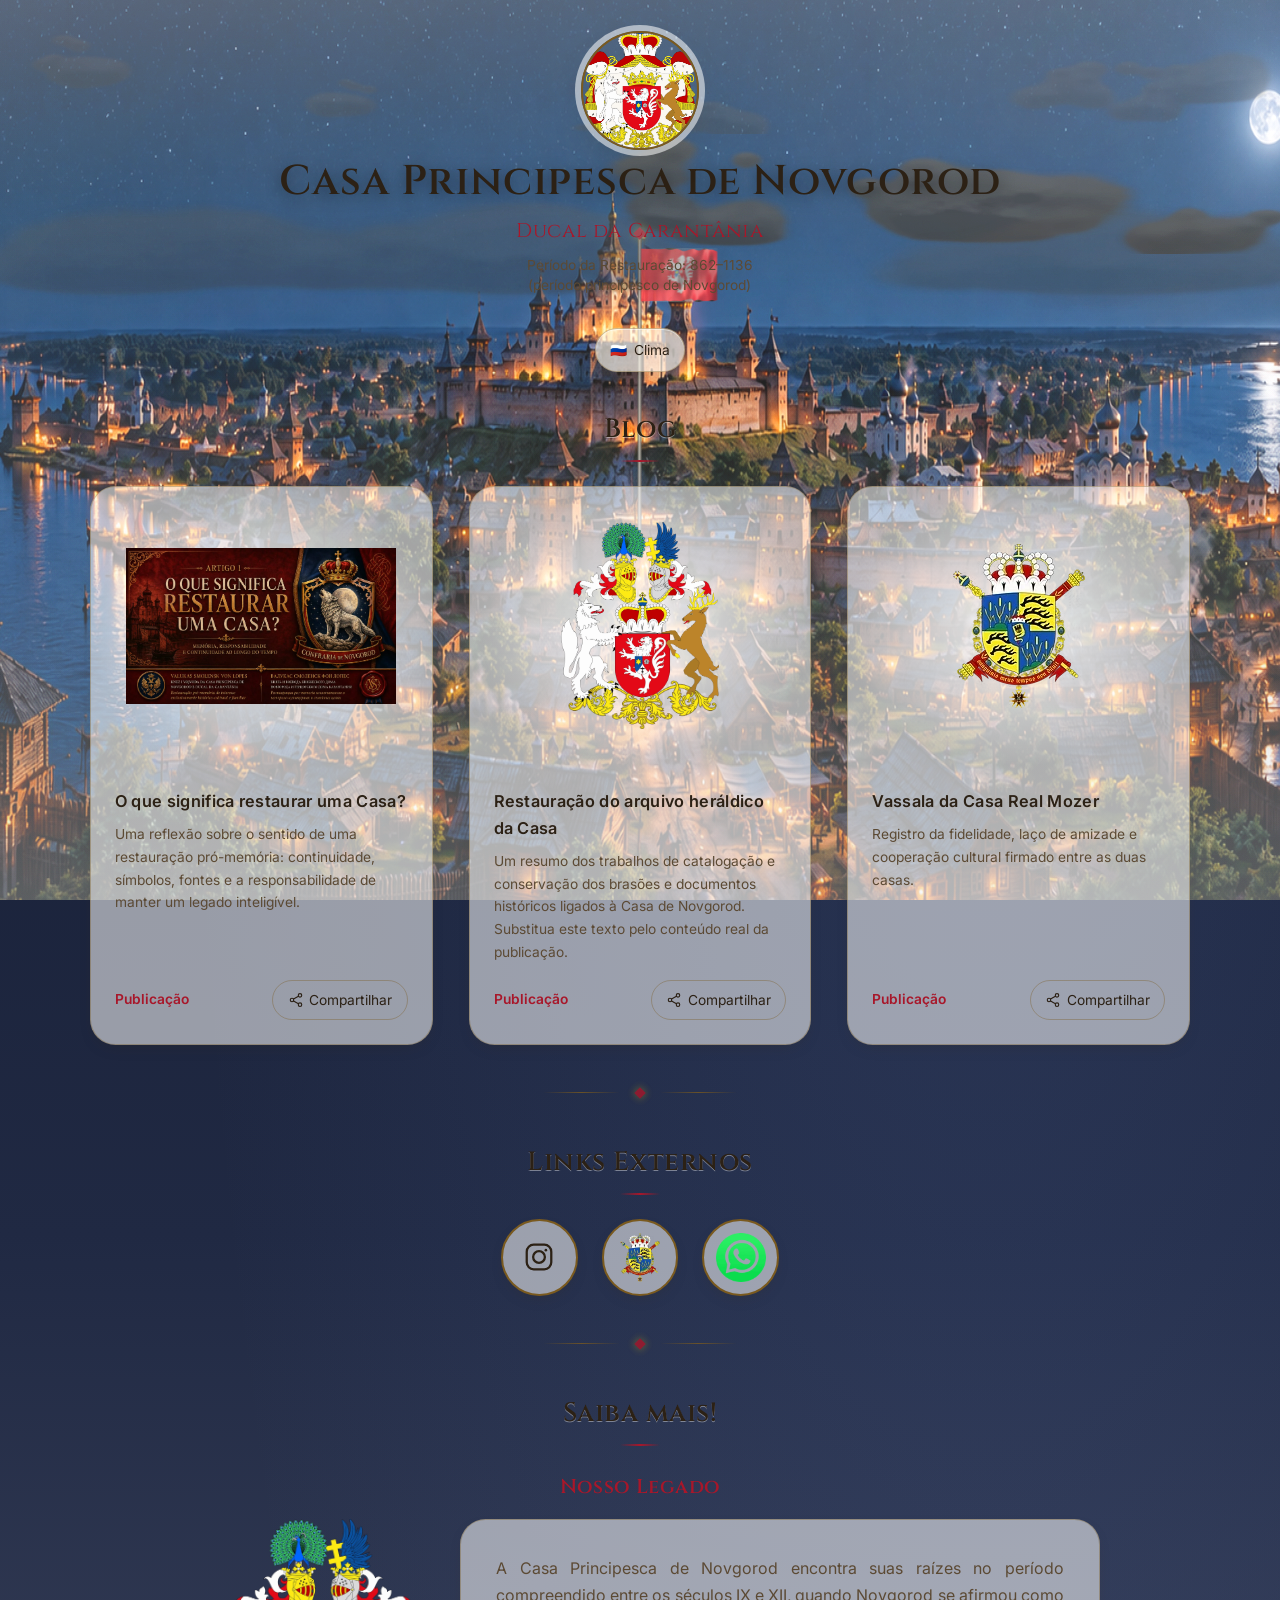
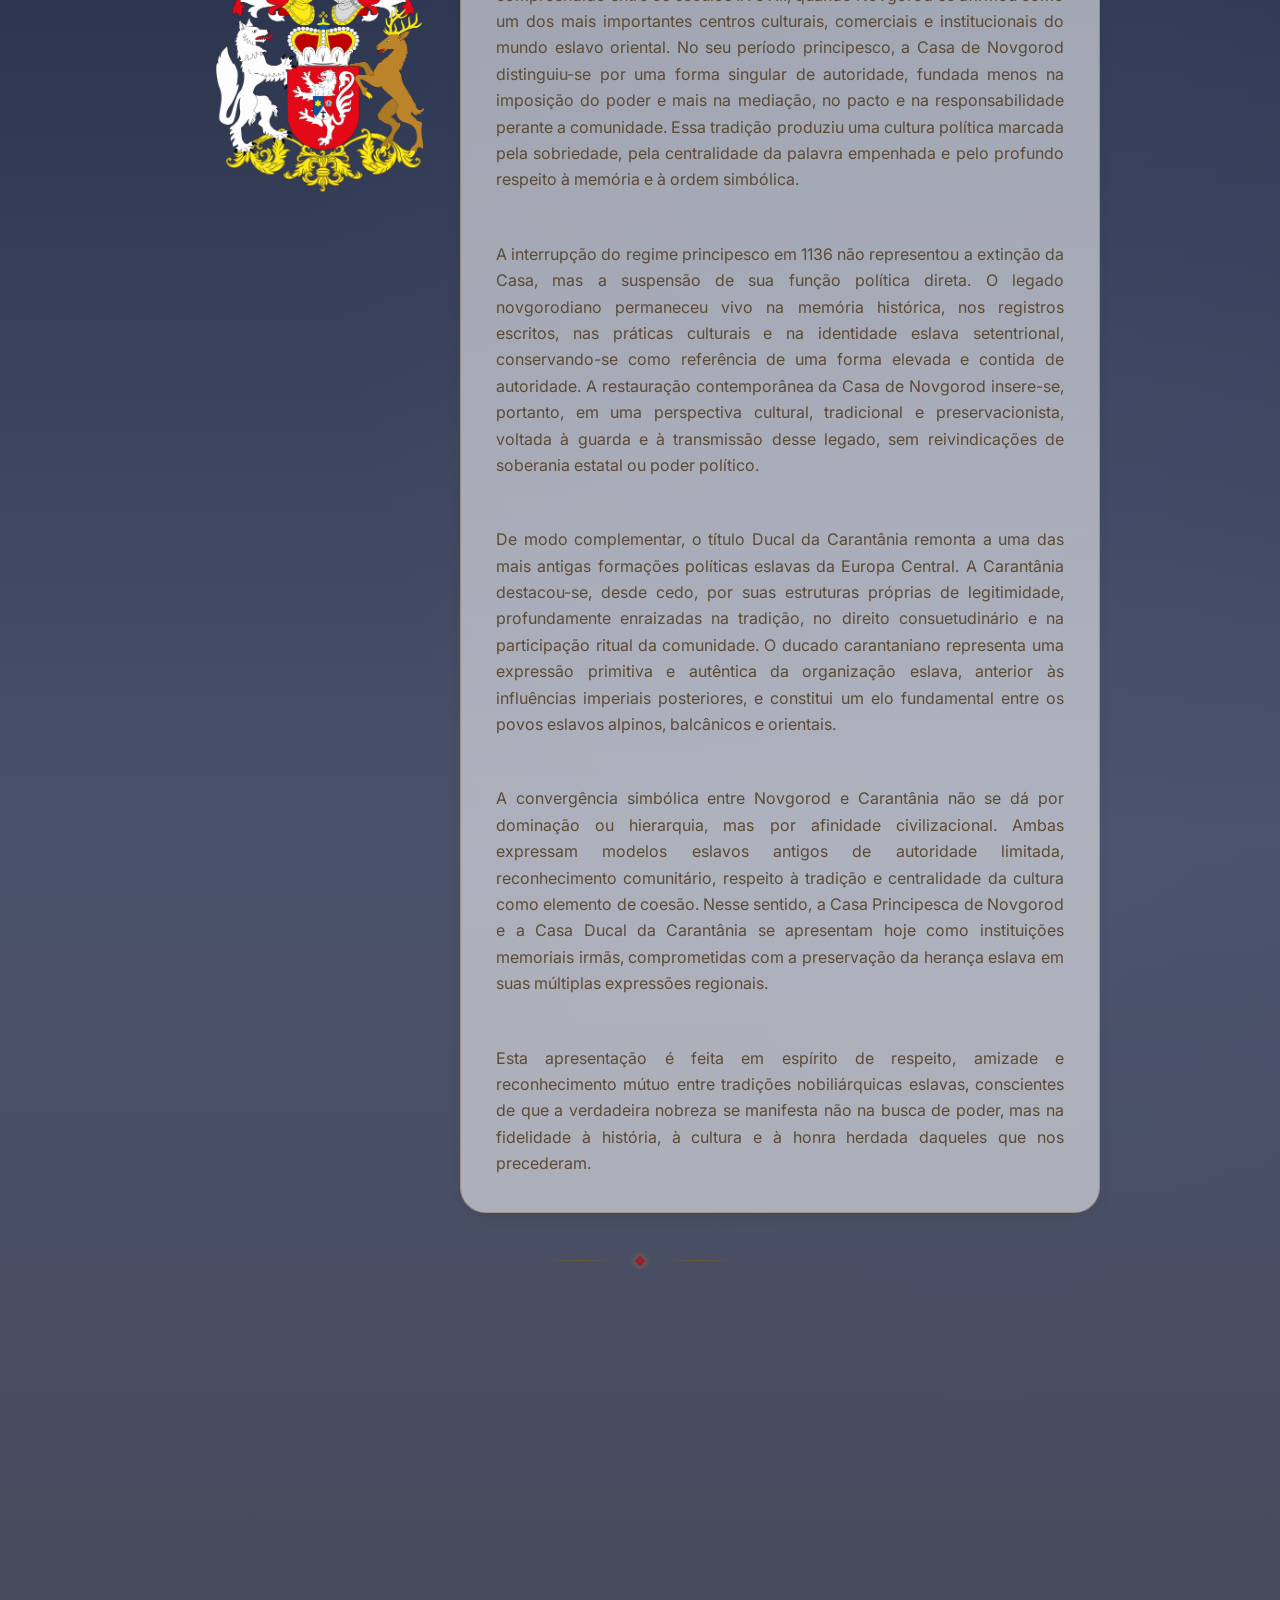
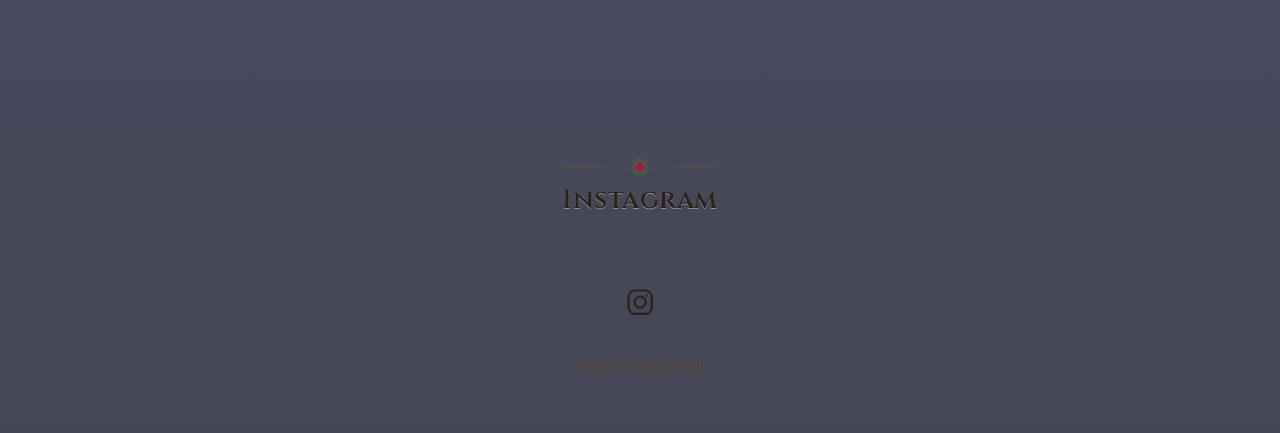
==== commit 1a888c1f: "2.2.2 Novo layout" ====
--- a/index.html
+++ b/index.html
@@ -80,7 +80,14 @@
       <div class="scene__orb"></div>
       <div class="scene__haze"></div>
       <div class="scene__weather-haze"></div>
+      <div class="scene__heat-shimmer" id="sceneHeatShimmer"></div>
+      <div class="scene__arid-ground" id="sceneAridGround"></div>
+      <div class="scene__rain scene__rain--far" id="sceneRainFar"></div>
       <div class="scene__rain" id="sceneRain"></div>
+      <div class="scene__rain scene__rain--near" id="sceneRainNear"></div>
+      <div class="scene__snow-ground" id="sceneSnowGround"></div>
+      <div class="scene__splashes" id="sceneSplashes"></div>
+      <div class="scene__glass-drops" id="sceneGlassDrops"></div>
       <div class="scene__dry-dust" id="sceneDryDust"></div>
       <div class="scene__lightning" id="sceneLightning"></div>
 
@@ -154,6 +161,7 @@
               <option value="clear">Céu limpo</option>
               <option value="cloudy">Nublado</option>
               <option value="rain">Chuva</option>
+              <option value="snow">Neve</option>
               <option value="storm">Tempestade</option>
               <option value="drought">Seca</option>
             </select>
@@ -163,38 +171,6 @@
           </div>
         </div>
 
-        <div class="theme-toggle-wrap">
-          <button
-            id="themeToggle"
-            class="theme-toggle"
-            type="button"
-            role="switch"
-            aria-checked="false"
-            aria-label="Alternar entre tema escuro e claro"
-          >
-            <svg class="icon icon-moon" viewBox="0 0 24 24" aria-hidden="true" focusable="false">
-              <path
-                fill="currentColor"
-                d="M20.4 14.9c-1.6.9-3.4 1.3-5.3.9-2.7-.5-4.9-2.4-5.8-4.9-.6-1.7-.6-3.5 0-5.1.3-.8-.5-1.6-1.3-1.2C4.4 6.3 2.5 9.9 3.1 13.7c.6 4 3.9 7.2 7.9 7.8 4.3.6 8.2-1.7 9.9-5.4.4-.8-.4-1.6-1.2-1.2z"
-              />
-            </svg>
-            <svg class="icon icon-sun" viewBox="0 0 24 24" aria-hidden="true" focusable="false">
-              <circle cx="12" cy="12" r="4.4" fill="currentColor" />
-              <g stroke="currentColor" stroke-width="1.8" stroke-linecap="round">
-                <line x1="12" y1="1.6" x2="12" y2="4" />
-                <line x1="12" y1="20" x2="12" y2="22.4" />
-                <line x1="1.6" y1="12" x2="4" y2="12" />
-                <line x1="20" y1="12" x2="22.4" y2="12" />
-                <line x1="4.5" y1="4.5" x2="6.2" y2="6.2" />
-                <line x1="17.8" y1="17.8" x2="19.5" y2="19.5" />
-                <line x1="4.5" y1="19.5" x2="6.2" y2="17.8" />
-                <line x1="17.8" y1="6.2" x2="19.5" y2="4.5" />
-              </g>
-            </svg>
-            <span class="toggle-knob"></span>
-          </button>
-          <span class="toggle-label">Tema</span>
-        </div>
       </header>
 
       <main>
--- a/style.css
+++ b/style.css
@@ -444,7 +444,7 @@
 
 html[data-weather="rain"] .scene__rain,
 html[data-weather="storm"] .scene__rain {
-  opacity: .88;
+  opacity: var(--rain-layer-opacity, .78);
 }
 
 html[data-weather="drought"] .scene__dry-dust {
@@ -2603,3 +2603,343 @@
     animation: none !important;
   }
 }
+
+
+/* Panorama enviado: troca automática guiada pelo horário astronômico local. */
+.scene {
+  background-image: url("./assets/cena-dia.png");
+  background-size: var(--scene-image-size, 125%) var(--scene-image-size, 125%);
+  background-position: calc(50% - var(--gyro-x, 0px)) calc(50% - var(--gyro-y, 0px));
+  background-repeat: no-repeat;
+}
+html[data-scene-time="night"] .scene { background-image: url("./assets/cena-noite.png"); }
+.scene__haze { display: none !important; }
+.scene__weather-haze { mix-blend-mode: soft-light; }
+.scene__rain.is-snow span {
+  width: var(--size); height: var(--size); top: -3%;
+  border-radius: 50%; background: radial-gradient(circle at 35% 30%, #fff, #d9efff 72%);
+  box-shadow: 0 0 7px rgba(225,244,255,.8); transform: none;
+  animation-name: snow-fall; animation-duration: calc(var(--speed) * 4);
+}
+@keyframes snow-fall {
+  from { transform: translate3d(0,-8vh,0); }
+  to { transform: translate3d(calc(var(--drift) * .38),108vh,0); }
+}
+html[data-weather="snow"] .scene__rain { opacity: .95; }
+/* Mantém a bandeira de tecido do layout anterior sobre a cena enviada. */
+.scene__city { display: block !important; }
+.scene__palace, .scene__palace-lights { display: none !important; }
+
+html { --scene-zoom: 1; }
+
+/* O sol e a lua já fazem parte dos panoramas enviados; remove os astros
+   sintéticos do tema anterior para não os desenhar em duplicidade. */
+.scene__orb, .scene__stars { display: none !important; }
+
+/* Bandeira animada alinhada ao mastro retratado no topo do castelo da imagem. */
+.scene__city { left: 50% !important; }
+.scene__mast {
+  bottom: calc(var(--palace-h) * 1.10);
+  --flag-w: clamp(54px, 6vw, 90px);
+  --flag-h: calc(var(--flag-w) * 0.709);
+}
+
+
+/* Atmosfera sazonal/twilight based on computed solar altitude. */
+.scene__weather-haze {
+  background:
+    radial-gradient(ellipse 62% 43% at 50% 54%, var(--weather-sky-tint, rgba(180,205,255,.08)), transparent 78%),
+    radial-gradient(90% 35% at 50% 88%, var(--weather-ground-tint), transparent 72%),
+    linear-gradient(180deg, rgba(255,255,255,0) 0 55%, rgba(80,70,55,.10) 100%);
+  mix-blend-mode: soft-light;
+  transition: opacity 2.8s ease, background 4s ease;
+}
+html[data-scene-time="day"] .scene__weather-haze {
+  background:
+    radial-gradient(ellipse 82% 52% at 50% 48%, var(--weather-sky-tint, rgba(180,205,255,.08)), transparent 78%),
+    radial-gradient(ellipse 72% 48% at 50% 50%, var(--astro-sky-tint, rgba(255,132,72,.12)), transparent 78%),
+    radial-gradient(90% 35% at 50% 88%, var(--weather-ground-tint), transparent 72%),
+    linear-gradient(180deg, rgba(255,255,255,0) 0 55%, rgba(80,70,55,.10) 100%);
+}
+html[data-weather="storm"] .scene__weather-haze { mix-blend-mode: color; opacity: .48; }
+html[data-weather="storm"] .scene__clouds i {
+  filter: brightness(.44) saturate(.72) contrast(1.24) hue-rotate(18deg);
+}
+html[data-weather="storm"] .scene__clouds--near { opacity: .78; }
+html[data-weather="rain"] .scene__clouds--near,
+html[data-weather="rain"] .scene__clouds--mid { opacity: .9; }
+html[data-weather="cloudy"] .scene__clouds--far { opacity: .92; }
+.scene__clouds--far { filter: blur(.7px) saturate(calc(.72 + var(--weather-cloud-saturation) * .22)); }
+.scene__clouds--near { filter: blur(.18px) contrast(1.04); }
+
+.scene__rain--far { z-index: 4; opacity: 0; filter: blur(1.1px); }
+.scene__rain--near { z-index: 10; opacity: 0; filter: drop-shadow(0 0 4px rgba(216,238,255,.42)); }
+html[data-weather="rain"] .scene__rain--far,
+html[data-weather="storm"] .scene__rain--far { opacity: var(--rain-far-opacity, .32); }
+html[data-weather="rain"] .scene__rain--near,
+html[data-weather="storm"] .scene__rain--near { opacity: var(--rain-near-opacity, .62); }
+.scene__rain--far span { opacity: calc(var(--a) * .72); }
+.scene__rain--near span { opacity: var(--a); }
+
+.scene__glass-drops {
+  position: absolute; inset: 0; z-index: 11; pointer-events: none;
+  opacity: 0; overflow: hidden; mix-blend-mode: screen;
+  transition: opacity 1.2s ease;
+}
+html[data-weather="rain"] .scene__glass-drops,
+html[data-weather="storm"] .scene__glass-drops { opacity: var(--rain-glass-opacity, .55); }
+.scene__glass-drops i {
+  position: absolute; left: var(--x); top: var(--y);
+  width: var(--drop-size); aspect-ratio: .7; border-radius: 55% 45% 58% 42%;
+  background: radial-gradient(ellipse at 33% 28%, rgba(255,255,255,.9), rgba(188,224,255,.2) 34%, rgba(115,169,210,.06) 68%, transparent 74%);
+  border: 1px solid rgba(235,248,255,.28);
+  box-shadow: inset -1px -2px 3px rgba(255,255,255,.23), 0 0 5px rgba(202,230,255,.16);
+  transform: translate3d(var(--glass-drift-x, 0px), var(--glass-drift-y, 0px), 0);
+  animation: glass-run var(--glass-drop-duration, 13s) ease-in-out var(--drop-delay) infinite alternate;
+  opacity: var(--glass-drop-opacity, .42);
+  transition: transform 1.5s ease, opacity 1.5s ease;
+}
+@keyframes glass-run {
+  from { translate: 0 0; }
+  to { translate: 8px 34px; }
+}
+
+.scene__lightning {
+  background:
+    radial-gradient(ellipse 30% 48% at var(--bolt-x, 63%) 33%, rgba(244,218,255,.92), transparent 72%),
+    linear-gradient(180deg, rgba(150,88,255,.26), rgba(245,237,255,.12));
+  mix-blend-mode: screen;
+}
+.scene__lightning::before {
+  content: ""; position: absolute; top: 2%; left: var(--bolt-x, 63%);
+  width: clamp(90px, 16vw, 240px); height: 78%; transform: translateX(-50%);
+  clip-path: polygon(56% 0, 39% 32%, 57% 30%, 25% 68%, 40% 43%, 29% 44%, 48% 0);
+  background: linear-gradient(180deg, #fff 0%, #f7ddff 36%, #b794ff 76%, transparent 100%);
+  filter: drop-shadow(0 0 10px #e5c9ff) drop-shadow(0 0 28px #9c5eff);
+  opacity: .96;
+}
+html[data-weather="storm"] .scene__lightning.is-flash { animation-duration: .62s; }
+
+@media (prefers-reduced-motion: reduce) {
+  .scene__glass-drops i { animation: none; }
+}
+
+
+/* Tempestade: base mais fechada, massas de nuvem densas e maior contraste. */
+html[data-weather="storm"] .scene__clouds--far { opacity: .96 !important; }
+html[data-weather="storm"] .scene__clouds--mid { opacity: 1 !important; }
+html[data-weather="storm"] .scene__clouds--near { opacity: .92 !important; }
+html[data-weather="storm"] .scene__clouds { filter: brightness(.62) saturate(.74) contrast(1.34) hue-rotate(22deg); }
+html[data-weather="storm"] .scene__weather-haze { opacity: .84; mix-blend-mode: multiply; }
+html[data-weather="storm"] .scene__weather-haze::before {
+  content: ""; position: absolute; inset: 0; pointer-events: none;
+  background: linear-gradient(180deg, rgba(18,9,34,.65), rgba(44,21,66,.36) 54%, rgba(19,12,31,.48));
+  mix-blend-mode: multiply;
+}
+html[data-weather="storm"] .scene__weather-haze::after {
+  content: ""; position: absolute; inset: 0; pointer-events: none;
+  background: radial-gradient(ellipse 90% 65% at 52% 48%, rgba(125,57,166,.4), rgba(31,16,49,.05) 78%);
+  mix-blend-mode: color;
+}
+html[data-weather="storm"] .scene__rain--far,
+html[data-weather="storm"] .scene__rain--near { filter: blur(.5px) drop-shadow(0 0 5px rgba(225,238,255,.4)); }
+html[data-weather="storm"] .scene__rain span { background: linear-gradient(180deg, rgba(235,246,255,.14), rgba(210,234,255,.9)); }
+html[data-weather="storm"] .scene__glass-drops i {
+  border-color: rgba(246,251,255,.48);
+  box-shadow: inset -2px -3px 5px rgba(255,255,255,.3), 0 0 10px rgba(203,230,255,.28);
+}
+.scene__glass-drops::before {
+  content: ""; position: absolute; inset: auto 0 0; height: 20%; pointer-events: none;
+  opacity: var(--glass-film-opacity, 0);
+  background: linear-gradient(180deg, transparent, rgba(184,220,244,.2));
+  filter: blur(8px); transition: opacity .8s ease;
+}
+html[data-screen-face="up"] .scene__glass-drops i { animation-timing-function: ease-in-out; }
+html[data-screen-face="down"] .scene__glass-drops i { animation-iteration-count: 1; }
+@media (prefers-reduced-motion: reduce) {
+  html[data-screen-face="down"] .scene__glass-drops i { animation: none; }
+}
+
+/* Microinterações da água: respingo no horizonte e trilhas individuais no vidro. */
+.scene__splashes {
+  position: absolute; inset: 0; z-index: 10; overflow: hidden;
+  pointer-events: none; opacity: 0;
+  transition: opacity .8s ease;
+}
+html[data-weather="rain"] .scene__splashes,
+html[data-weather="storm"] .scene__splashes { opacity: var(--splash-opacity, .5); }
+.scene__splash {
+  position: absolute; left: var(--x); top: var(--y); width: 1px; height: 1px;
+  animation: splash-hit var(--splash-time) ease-out var(--splash-delay) infinite;
+}
+.scene__splash::before {
+  content: ""; position: absolute; left: 50%; top: 0;
+  width: var(--splash-size); height: calc(var(--splash-size) * .28);
+  border: 1px solid rgba(225,244,255,.82); border-radius: 50%;
+  box-shadow: 0 0 5px rgba(190,226,255,.42);
+  transform: translate(-50%,-50%) scale(.18, .5);
+  animation: splash-ring var(--splash-time) ease-out var(--splash-delay) infinite;
+}
+.scene__splash::after {
+  content: ""; position: absolute; left: 50%; top: -2px; width: 2px; height: 5px;
+  border-radius: 50%; background: rgba(237,248,255,.9);
+  box-shadow: -5px -2px 0 -0.5px rgba(222,242,255,.78), 5px -3px 0 -0.5px rgba(222,242,255,.72);
+  animation: splash-crown var(--splash-time) ease-out var(--splash-delay) infinite;
+}
+@keyframes splash-ring {
+  0%, 8% { opacity: .9; transform: translate(-50%,-50%) scale(.18,.42); }
+  72% { opacity: .36; }
+  100% { opacity: 0; transform: translate(-50%,-50%) scale(1.6,1); }
+}
+@keyframes splash-crown {
+  0%, 8% { opacity: .9; translate: 0 0; }
+  65%,100% { opacity: 0; translate: 0 -11px; }
+}
+.scene__glass-drops i b {
+  position: absolute; left: 50%; top: 68%; width: 1px;
+  height: var(--trail-length, 22px); transform: translateX(-50%);
+  border-radius: 999px;
+  background: linear-gradient(180deg, rgba(244,252,255,.56), rgba(202,232,255,.12));
+  filter: blur(.35px); opacity: .72;
+  animation: water-trail var(--glass-drop-duration, 13s) ease-in-out var(--drop-delay) infinite alternate;
+}
+@keyframes water-trail {
+  from { scale: 1 .28; transform-origin: top; opacity: .28; }
+  to { scale: 1 1; transform-origin: top; opacity: .78; }
+}
+html[data-screen-face="up"] .scene__glass-drops::before {
+  height: calc(20% + var(--glass-accumulation, 0) * 24%);
+  opacity: var(--glass-film-opacity, 0);
+  background: linear-gradient(180deg, transparent, rgba(195,228,248,.28));
+}
+html[data-screen-face="down"] .scene__glass-drops i b { animation-duration: 4.5s; }
+html[data-weather="storm"] .scene__splash::before {
+  border-color: rgba(239,223,255,.94);
+  box-shadow: 0 0 8px rgba(194,151,255,.58);
+}
+@media (prefers-reduced-motion: reduce) {
+  .scene__splash, .scene__splash::before, .scene__splash::after,
+  .scene__glass-drops i b { animation: none !important; }
+}
+
+/* Queda de neve por profundidade, turbulência do vento e cobertura acumulada. */
+.scene__rain.is-snow { transform: none !important; }
+.scene__rain.is-snow span {
+  top: -4%; border-radius: 50%;
+  background: radial-gradient(circle at 34% 28%, #fff 0 18%, rgba(247,252,255,.98) 35%, rgba(204,229,247,.72) 72%, rgba(190,221,242,.18) 100%);
+  box-shadow: 0 0 5px rgba(233,247,255,.76), 0 0 12px rgba(202,229,249,.24);
+  transform: translate3d(0,-8vh,0);
+  animation: snow-fall var(--speed) linear infinite, snow-sway calc(var(--speed) * 2.4) ease-in-out infinite alternate;
+  animation-delay: var(--delay), calc(var(--delay) * -.35);
+  will-change: transform, translate;
+}
+@keyframes snow-fall {
+  from { transform: translate3d(0,-8vh,0) rotate(0deg); }
+  to { transform: translate3d(var(--snow-drift, 28px),108vh,0) rotate(var(--spin, 90deg)); }
+}
+@keyframes snow-sway {
+  from { translate: -12px 0; }
+  to { translate: var(--sway, 18px) 0; }
+}
+.scene__rain--far.is-snow span { filter: blur(1.2px); opacity: .48; }
+.scene__rain--near.is-snow span { filter: drop-shadow(0 0 6px rgba(242,250,255,.82)); }
+.scene__rain.is-snow span:nth-child(3n) { border-radius: 42% 58% 48% 52%; }
+.scene__rain.is-snow span:nth-child(5n) { box-shadow: 0 0 8px rgba(255,255,255,.9), 0 0 18px rgba(214,237,255,.48); }
+
+.scene__snow-ground {
+  position: absolute; z-index: 7; inset: auto 0 0; height: var(--snow-cover-height, 0vh);
+  opacity: var(--snow-cover-opacity, 0); pointer-events: none; overflow: hidden;
+  clip-path: polygon(0 19%, 7% 12%, 14% 20%, 22% 8%, 31% 17%, 39% 9%, 48% 16%, 57% 6%, 66% 19%, 75% 10%, 84% 18%, 92% 7%, 100% 15%, 100% 100%, 0 100%);
+  background:
+    radial-gradient(ellipse 34% 58% at 18% 38%, rgba(255,255,255,.92), transparent 78%),
+    radial-gradient(ellipse 42% 70% at 71% 31%, rgba(242,250,255,.84), transparent 75%),
+    linear-gradient(180deg, rgba(235,247,255,.72), rgba(218,236,249,.96) 32%, #eaf5fc 100%);
+  box-shadow: 0 -8px 30px rgba(228,243,255,.34);
+  transition: height 24s ease, opacity 8s ease;
+}
+.scene__snow-ground::before {
+  content: ""; position: absolute; inset: -20% -5% 35%;
+  background:
+    radial-gradient(ellipse at 12% 80%, rgba(255,255,255,.94) 0 20%, transparent 21%),
+    radial-gradient(ellipse at 34% 88%, rgba(233,246,255,.88) 0 24%, transparent 25%),
+    radial-gradient(ellipse at 64% 82%, rgba(255,255,255,.9) 0 25%, transparent 26%),
+    radial-gradient(ellipse at 90% 90%, rgba(234,247,255,.9) 0 22%, transparent 23%);
+  filter: blur(3px);
+}
+.scene__snow-ground::after {
+  content: ""; position: absolute; inset: 0;
+  background-image: radial-gradient(circle, rgba(255,255,255,.9) 0 1px, transparent 1.8px), radial-gradient(circle, rgba(184,218,243,.5) 0 1px, transparent 2px);
+  background-size: 31px 27px, 47px 39px; opacity: var(--snow-drift-opacity, .2);
+  animation: snow-ground-drift 18s linear infinite;
+}
+@keyframes snow-ground-drift {
+  from { background-position: 0 0, 0 0; }
+  to { background-position: 31px 27px, -47px 39px; }
+}
+html[data-weather="snow"] .scene__weather-haze { opacity: .52; }
+html[data-weather="snow"] .scene__clouds i { filter: brightness(.9) saturate(.55) contrast(1.08); }
+html[data-scene-time="night"] .scene__snow-ground {
+  filter: brightness(.78) saturate(.72) hue-rotate(5deg);
+  box-shadow: 0 -8px 32px rgba(155,196,241,.28);
+}
+@media (prefers-reduced-motion: reduce) {
+  .scene__rain.is-snow span, .scene__snow-ground::after { animation: none !important; }
+}
+
+/* Calor seco: distorção atmosférica, poeira estratificada e chão ocre. */
+.scene__heat-shimmer, .scene__arid-ground {
+  position: absolute; inset: 0; pointer-events: none; z-index: 5;
+  opacity: 0; transition: opacity 2.2s ease;
+}
+.scene__heat-shimmer {
+  background: repeating-linear-gradient(0deg, transparent 0 7px, rgba(255,221,157,.16) 8px, transparent 12px);
+  mask-image: linear-gradient(transparent 35%, #000 61%, transparent 93%);
+  mix-blend-mode: screen; filter: blur(2px);
+  animation: heat-ripple 2.7s ease-in-out infinite alternate;
+}
+.scene__arid-ground {
+  background: linear-gradient(180deg, transparent 56%, rgba(182,104,43,.25) 76%, rgba(117,69,36,.50));
+  mix-blend-mode: color;
+}
+.scene__dry-dust { z-index: 7; }
+.scene__dry-dust span {
+  background: radial-gradient(circle, rgba(255,222,163,.86), rgba(199,130,67,.26) 58%, transparent 74%);
+  box-shadow: 0 0 5px rgba(255,210,139,.25);
+  animation-name: desert-drift;
+  animation-duration: calc(var(--speed) * 2.8);
+}
+.scene__dust-devil {
+  position: absolute; left: var(--x); bottom: 18%; width: clamp(22px,4vw,66px); height: 27vh;
+  opacity: calc(var(--dry-intensity) * .34); transform-origin: bottom center;
+  background: repeating-linear-gradient(0deg, transparent 0 12px, rgba(213,146,79,.2) 13px 17px, transparent 21px);
+  filter: blur(3px); animation: dust-devil 5s ease-in-out infinite;
+}
+html[data-weather="drought"] .scene__heat-shimmer,
+html[data-weather="drought"] .scene__arid-ground { opacity: var(--heat-opacity, .35); }
+html[data-weather="drought"] .scene__weather-haze {
+  opacity: calc(.22 + var(--dry-intensity, .3) * .24);
+  background: radial-gradient(ellipse 90% 45% at 55% 76%, rgba(229,151,76,.32), transparent 75%),
+              linear-gradient(180deg, rgba(208,127,57,.12), transparent 58%, rgba(167,93,39,.24));
+  mix-blend-mode: soft-light;
+}
+html[data-weather="drought"] .scene__clouds { filter: sepia(.34) saturate(.82) brightness(.92); }
+@keyframes heat-ripple { from { transform: translateY(1.2%); } to { transform: translateY(-1.2%); } }
+@keyframes desert-drift { from { transform: translate3d(-2vw,8vh,0) scale(.8); } to { transform: translate3d(8vw,-105vh,0) scale(1.25); } }
+@keyframes dust-devil { 0%,100% { transform: rotate(-5deg) scaleX(.65); } 50% { transform: rotate(7deg) scaleX(1.2); } }
+@media (prefers-reduced-motion: reduce) { .scene__heat-shimmer, .scene__dust-devil { animation: none !important; } }
+
+/* Acabamento de exibição: contraste local mais rico e transições atmosféricas suaves. */
+#skyCanvas { image-rendering: auto; }
+.scene {
+  background-color: #111827;
+  transition: background-image 1.8s ease, filter 1.8s ease;
+  filter: saturate(1.12) contrast(1.045);
+}
+.scene__weather-haze { transition: opacity 1.4s ease, background 2s ease, filter 1.4s ease; }
+html[data-weather="rain"] .scene__weather-haze { filter: saturate(1.18) contrast(1.06); }
+html[data-weather="storm"] .scene__weather-haze { filter: saturate(1.25) contrast(1.12); }
+html[data-scene-time="day"] .scene__weather-haze {
+  background-color: transparent;
+  box-shadow: inset 0 0 16vw rgba(255,207,132,.08);
+}
+#skyCanvas:focus-visible { outline: 2px solid rgba(255,255,255,.85); outline-offset: -4px; }
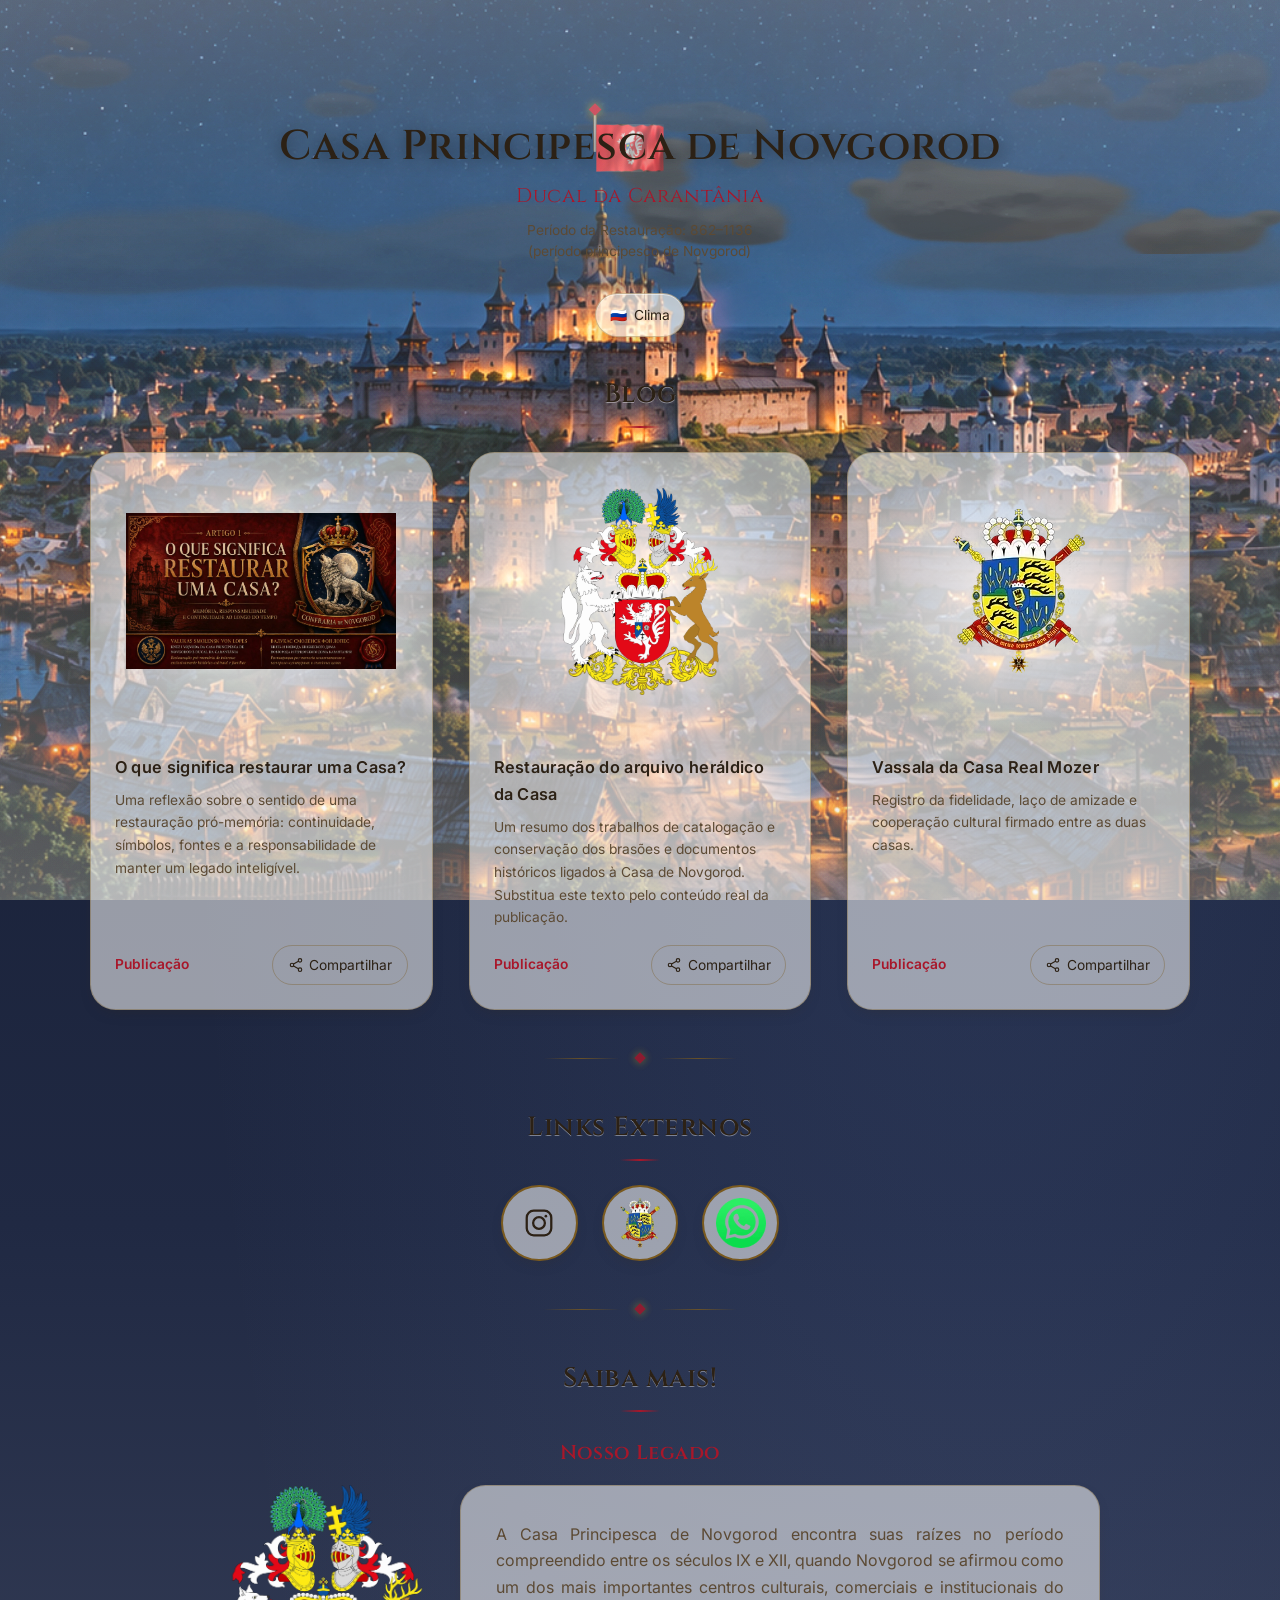
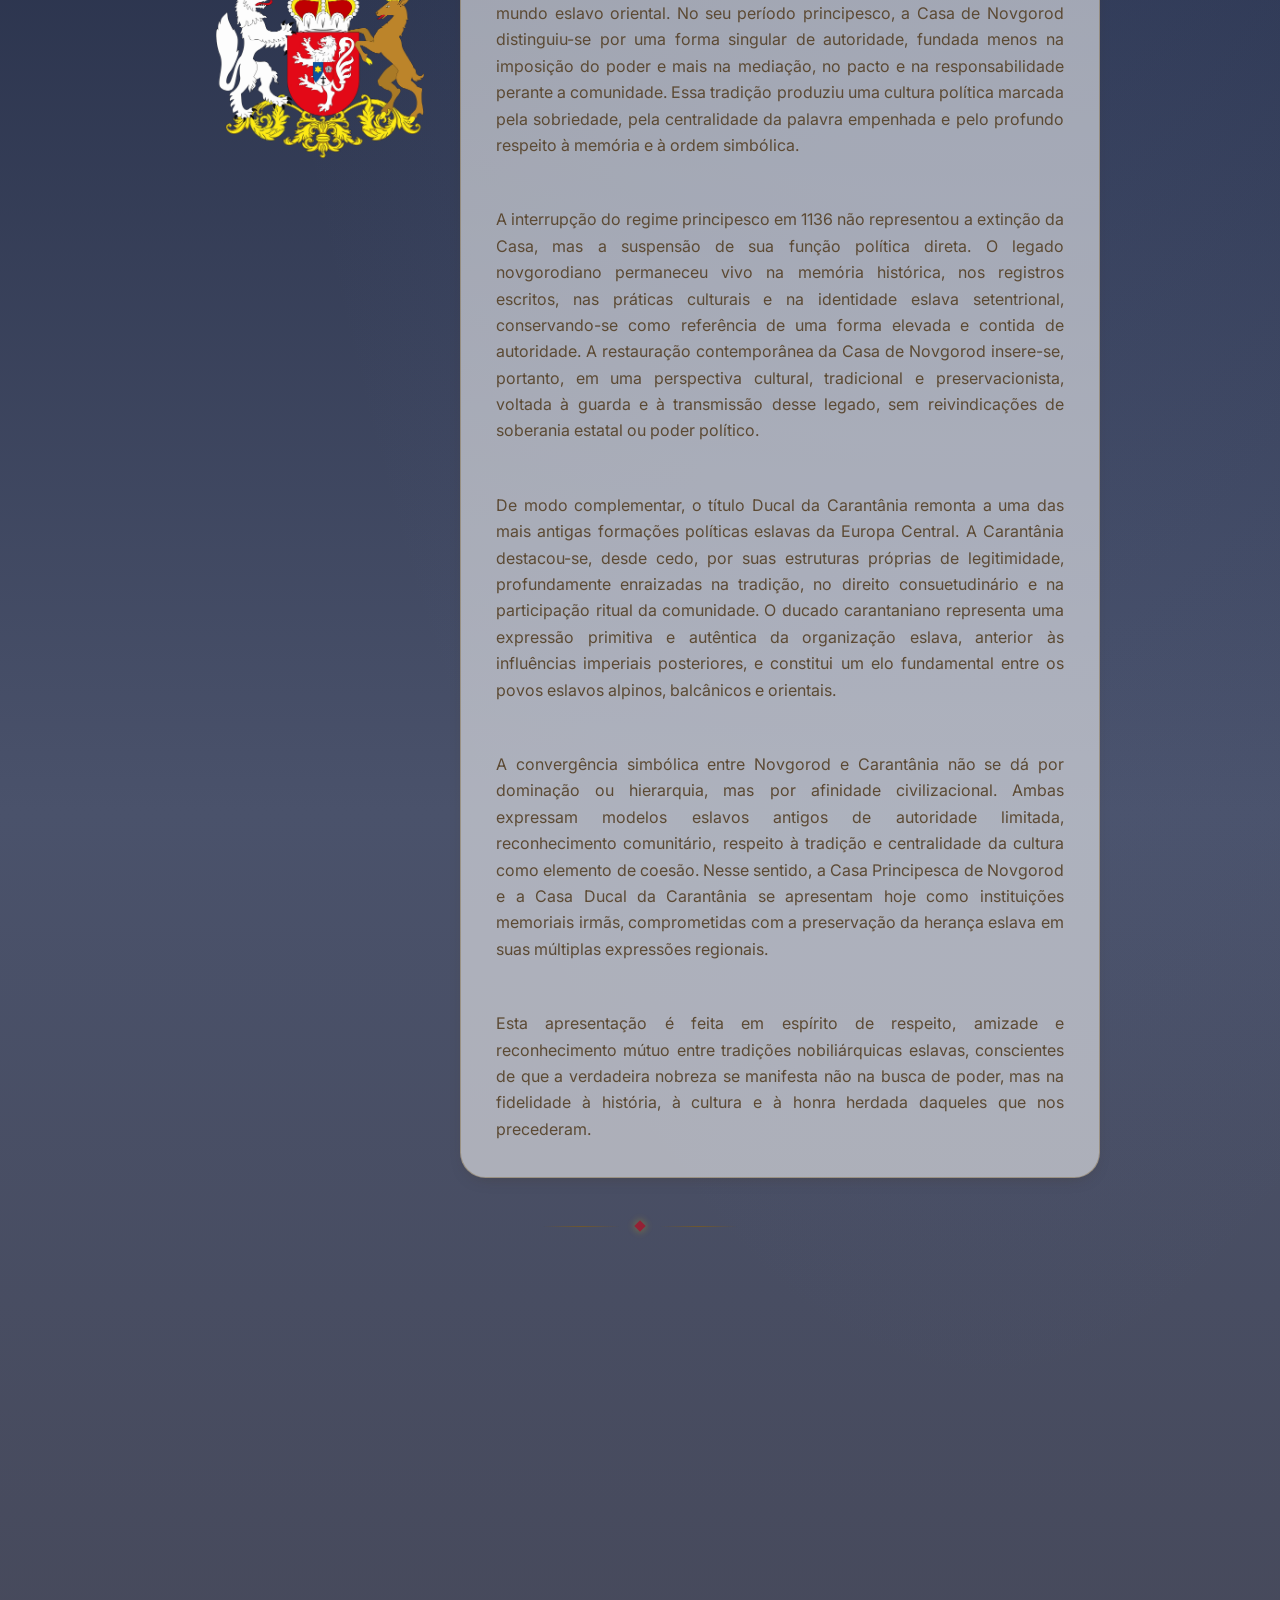
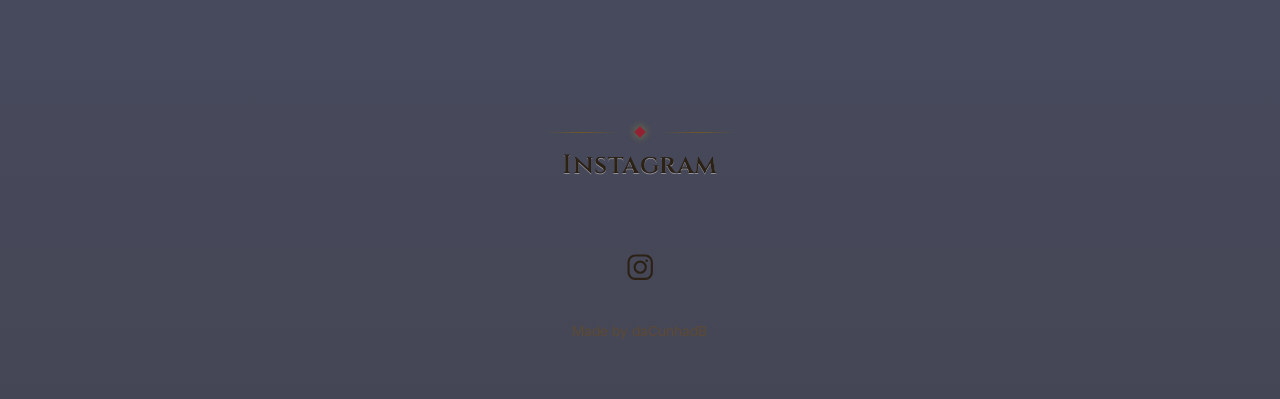
==== commit ea80d042: "2.2.7 Novo leyout" ====
--- a/index.html
+++ b/index.html
@@ -128,18 +128,7 @@
     <div class="container">
       <header class="hero">
         <div id="profile">
-          <div class="avatar reveal reveal--zoom">
-            <picture>
-              <source id="avatarSource" srcset="./assets/card.webp" type="image/webp" />
-              <img
-                id="avatarImg"
-                src="./assets/card.png"
-                alt="Selo da Casa Principesca de Novgorod"
-                width="140"
-                height="140"
-              />
-            </picture>
-          </div>
+          <div class="home-flag home-flag--empty" aria-hidden="true"></div>
           <h1 class="reveal reveal--fade">Casa Principesca de Novgorod</h1>
           <p class="subtitle reveal reveal--fade">Ducal da Carantânia</p>
           <div class="dates reveal reveal--fade">
--- a/style.css
+++ b/style.css
@@ -1272,6 +1272,29 @@
   transition: opacity var(--dur-2) var(--ease-royal);
 }
 
+/* A bandeira substitui o selo circular e assume o destaque principal da home. */
+.home-flag {
+  position: relative;
+  width: clamp(5.5rem, 5rem + 3vw, 8rem);
+  aspect-ratio: 1800 / 1277;
+  overflow: hidden;
+  border: 0;
+  border-radius: 0;
+  background: transparent;
+  box-shadow: 0 14px 34px rgba(5, 10, 24, .34), 0 0 30px rgba(240, 194, 104, .2);
+  filter: drop-shadow(0 0 12px rgba(239, 200, 128, .24));
+}
+.home-flag::after {
+  content: ""; position: absolute; inset: 0; pointer-events: none;
+  background: linear-gradient(110deg, transparent 20%, rgba(255,255,255,.26) 48%, transparent 71%);
+  transform: translateX(-120%); animation: home-flag-sheen 8s ease-in-out infinite;
+}
+.home-flag img { display: block; width: 100%; height: 100%; object-fit: contain; animation: home-flag-billow 6s ease-in-out infinite; }
+.home-flag--empty { box-shadow: none; filter: none; background: transparent; }
+.home-flag--empty::after { display: none; }
+@keyframes home-flag-billow { 0%,100% { transform: perspective(600px) rotateY(-2deg) scaleX(.99); } 50% { transform: perspective(600px) rotateY(2deg) scaleX(1); } }
+@keyframes home-flag-sheen { 0%,25% { transform: translateX(-120%); opacity: 0; } 42% { opacity: .9; } 68%,100% { transform: translateX(120%); opacity: 0; } }
+
 .hero h1 {
   font-size: var(--fs-hero);
   line-height: 1.15;
@@ -2501,7 +2524,7 @@
 /* Nuvens: escala, opacidade, contraste e direção passam a refletir o dado real. */
 .scene__clouds {
   animation-duration: calc(var(--cloud-dur, 150s) / max(.35, var(--wind, 1)) / max(.65, var(--weather-wind-factor, 1)));
-  animation-direction: var(--cloud-animation-direction, normal);
+  animation-direction: var(--scroll-cloud-direction, var(--weather-cloud-direction, normal));
   filter: saturate(calc(.82 + var(--cloud-density, .55) * .28));
   will-change: transform, opacity, filter;
   transition: opacity 2.4s var(--ease-royal), filter 2.4s var(--ease-royal), top 2.4s var(--ease-royal);
@@ -2608,7 +2631,7 @@
 /* Panorama enviado: troca automática guiada pelo horário astronômico local. */
 .scene {
   background-image: url("./assets/cena-dia.png");
-  background-size: var(--scene-image-size, 125%) var(--scene-image-size, 125%);
+  background-size: var(--scene-image-width, cover) auto;
   background-position: calc(50% - var(--gyro-x, 0px)) calc(50% - var(--gyro-y, 0px));
   background-repeat: no-repeat;
 }
@@ -2694,14 +2717,20 @@
   background: radial-gradient(ellipse at 33% 28%, rgba(255,255,255,.9), rgba(188,224,255,.2) 34%, rgba(115,169,210,.06) 68%, transparent 74%);
   border: 1px solid rgba(235,248,255,.28);
   box-shadow: inset -1px -2px 3px rgba(255,255,255,.23), 0 0 5px rgba(202,230,255,.16);
-  transform: translate3d(var(--glass-drift-x, 0px), var(--glass-drift-y, 0px), 0);
-  animation: glass-run var(--glass-drop-duration, 13s) ease-in-out var(--drop-delay) infinite alternate;
+  filter: blur(var(--drop-blur, 0px));
+  transform: translate3d(var(--glass-pos-x, 0px), var(--glass-pos-y, 0px), 0);
   opacity: var(--glass-drop-opacity, .42);
-  transition: transform 1.5s ease, opacity 1.5s ease;
+  transition: transform var(--glass-drop-duration, 8s) cubic-bezier(.18,.72,.26,1), opacity 1.5s ease;
+}
+.scene__glass-drops i::before {
+  content: ""; position: absolute; left: 17%; top: 12%; width: 34%; height: 38%;
+  border-radius: 60% 45% 55% 42%; transform: rotate(18deg);
+  background: linear-gradient(150deg, rgba(255,255,255,.95), rgba(240,250,255,.08));
+  filter: blur(.25px); opacity: .85;
 }
 @keyframes glass-run {
   from { translate: 0 0; }
-  to { translate: 8px 34px; }
+  to { translate: var(--glass-end-x, 4px) var(--glass-end-y, 28px); }
 }
 
 .scene__lightning {
@@ -2820,6 +2849,7 @@
 @media (prefers-reduced-motion: reduce) {
   .scene__splash, .scene__splash::before, .scene__splash::after,
   .scene__glass-drops i b { animation: none !important; }
+  .home-flag img, .home-flag::after { animation: none !important; }
 }
 
 /* Queda de neve por profundidade, turbulência do vento e cobertura acumulada. */
@@ -2943,3 +2973,31 @@
   box-shadow: inset 0 0 16vw rgba(255,207,132,.08);
 }
 #skyCanvas:focus-visible { outline: 2px solid rgba(255,255,255,.85); outline-offset: -4px; }
+
+/* Âncora geométrica da bandeira: segue a torre central do panorama em todo
+   tamanho/orientação e acompanha o mesmo zoom e deslocamento do fundo. */
+.scene__city {
+  left: var(--mast-anchor-x, 47.75%) !important;
+  top: var(--mast-anchor-y, 16.25%) !important;
+  bottom: auto !important;
+  width: 0 !important;
+  height: 0 !important;
+  aspect-ratio: auto !important;
+  /* O ponto do mastro já inclui no JS o deslocamento aplicado ao background. */
+  transform: translate3d(-50%, 0, 0) !important;
+}
+.scene__mast {
+  left: 0 !important;
+  top: calc(0px - var(--mast-h)) !important;
+  bottom: auto !important;
+  height: var(--mast-h) !important;
+  --mast-h: clamp(28px, 4.2vh, 48px);
+  --flag-w: clamp(42px, 5.3vw, 74px);
+  --flag-h: calc(var(--flag-w) * .709);
+  transform-origin: 50% 100%;
+  transform: translateX(-50%) rotate(var(--wind-tilt, 0deg)) !important;
+}
+.scene__flag-stage { animation-direction: var(--scroll-flag-direction, normal); }
+@media (max-height: 520px) and (orientation: landscape) {
+  .scene__mast { --mast-h: clamp(22px, 7vh, 38px); --flag-w: clamp(40px, 5vw, 62px); }
+}
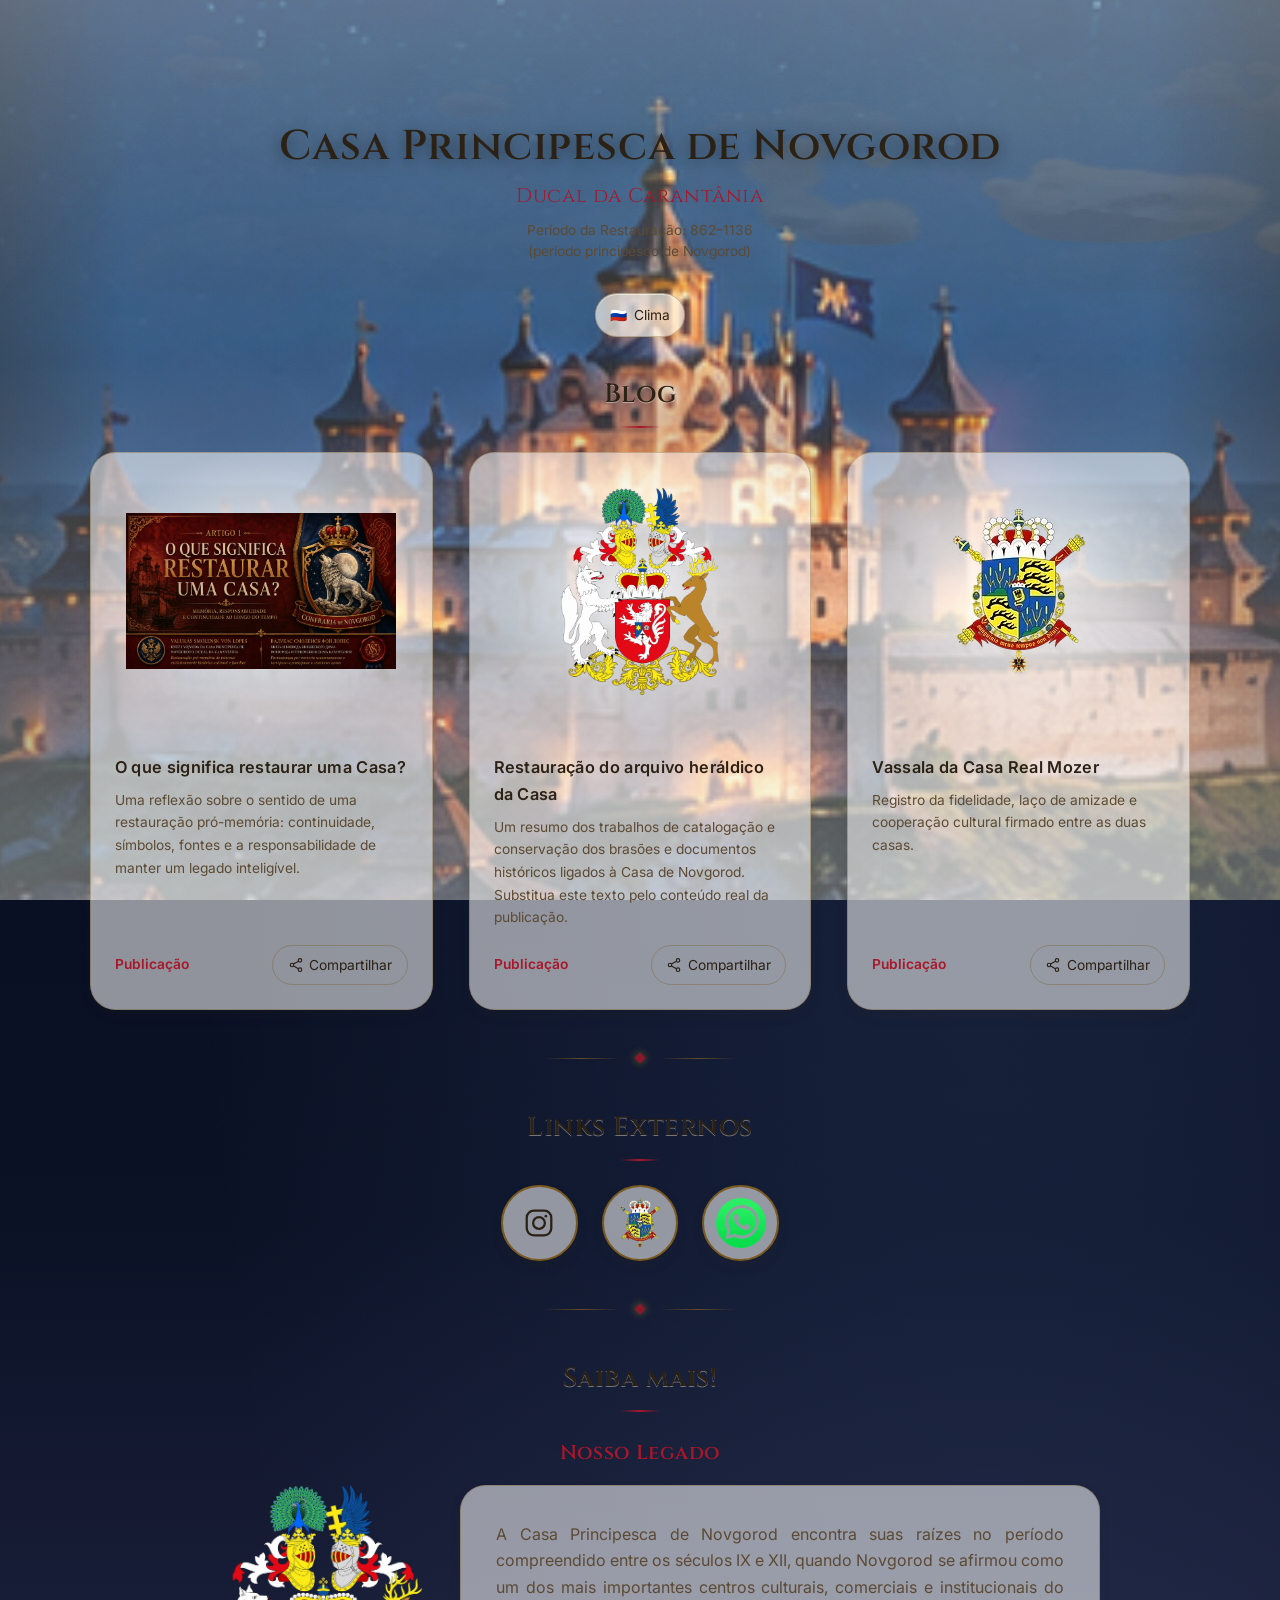
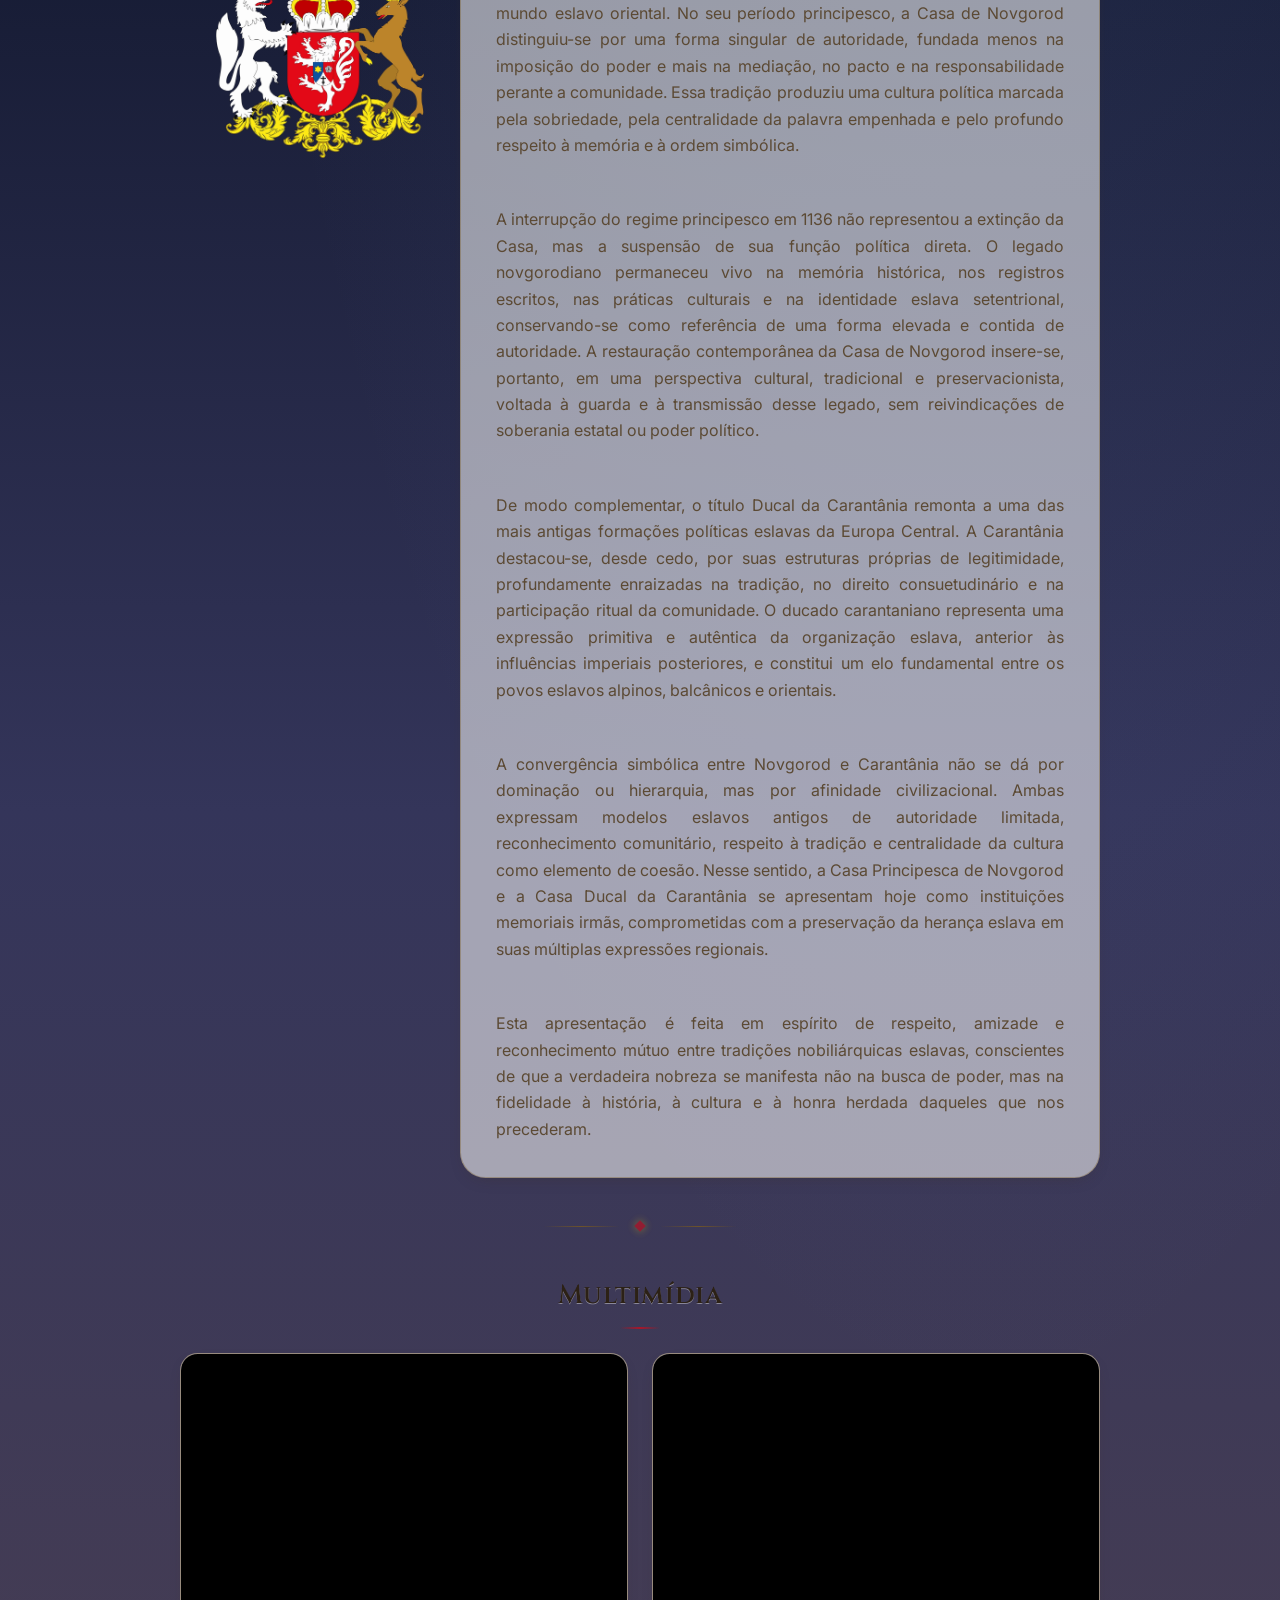
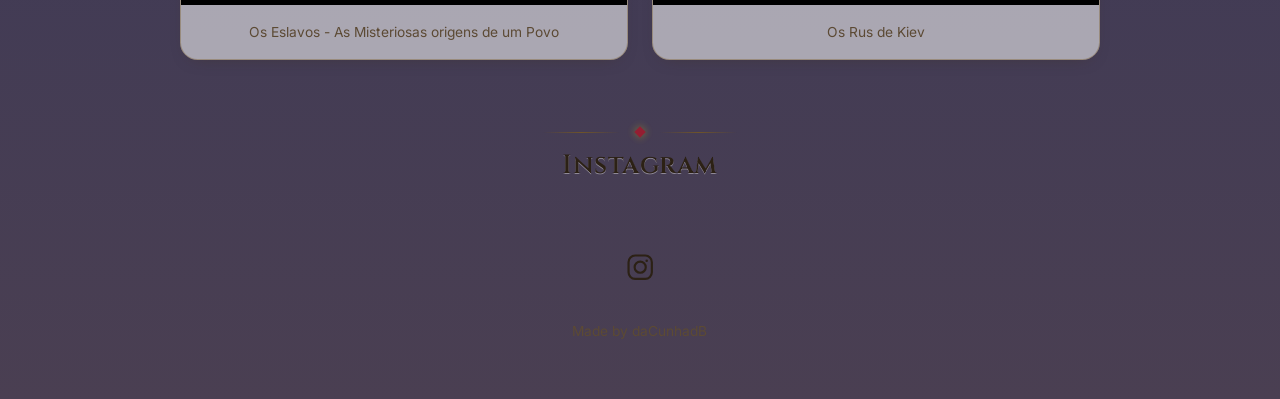
==== commit a98dbcf5: "3.0" ====
--- a/index.html
+++ b/index.html
@@ -56,9 +56,8 @@
          e sombra calculadas a partir da mesma superfície de ondas) que se
          alternam em fusão cruzada. A rolagem da página controla o vento:
          --wind acelera o flamular e as nuvens e inclina o mastro. -->
-    <!-- Canvas panorâmico 360°×180° (SkyMap).
-         Fica em z-index -4, atrás da cena HTML.
-         Controlado pelo giroscópio em mobile, mouse/touch em desktop. -->
+    <!-- Panorama 2:1 projetado no campo de visão 360°×180° (SkyMap).
+         Orientação do aparelho e gestos de mouse/toque controlam a câmera. -->
     <canvas
       id="skyCanvas"
       aria-hidden="true"
@@ -96,23 +95,6 @@
       </div>
       <div class="scene__clouds scene__clouds--mid">
         <i></i><i></i>
-      </div>
-
-      <div class="scene__city">
-        <div class="scene__palace"></div>
-        <div class="scene__palace-lights"></div>
-        <div class="scene__mast">
-          <div class="scene__flag-stage">
-            <div class="scene__flag-halo"></div>
-            <div class="scene__flag">
-              <div class="scene__flag-still"></div>
-              <div class="scene__flag-frame scene__flag-frame--2"></div>
-              <div class="scene__flag-frame scene__flag-frame--3"></div>
-              <div class="scene__flag-frame scene__flag-frame--4"></div>
-            </div>
-            <div class="scene__flag-sheen"></div>
-          </div>
-        </div>
       </div>
 
       <div class="scene__clouds scene__clouds--near">
--- a/style.css
+++ b/style.css
@@ -2631,11 +2631,19 @@
 /* Panorama enviado: troca automática guiada pelo horário astronômico local. */
 .scene {
   background-image: url("./assets/cena-dia.png");
-  background-size: var(--scene-image-width, cover) auto;
+  background-size: var(--scene-image-width, max(100vw, 200vh)) auto;
   background-position: calc(50% - var(--gyro-x, 0px)) calc(50% - var(--gyro-y, 0px));
   background-repeat: no-repeat;
 }
 html[data-scene-time="night"] .scene { background-image: url("./assets/cena-noite.png"); }
+/* Só o index transfere o panorama ao canvas; artigos mantêm seu fundo CSS. */
+html.has-skymap .scene { background-image: none !important; background-color: transparent !important; }
+html.has-skymap .scene__clouds { left: var(--sky-pan-x, 0px) !important; margin-top: var(--sky-pan-y, 0px); }
+#skyCanvas { filter: saturate(1.08) contrast(1.035); }
+html[data-weather="rain"] #skyCanvas { filter: saturate(1.14) contrast(1.06) brightness(.96); }
+html[data-weather="storm"] #skyCanvas { filter: saturate(1.2) contrast(1.12) brightness(.72) hue-rotate(8deg); }
+html[data-weather="snow"] #skyCanvas { filter: saturate(.84) brightness(1.06) contrast(1.04); }
+html[data-weather="drought"] #skyCanvas { filter: saturate(1.18) sepia(.12) contrast(1.08) brightness(1.02); }
 .scene__haze { display: none !important; }
 .scene__weather-haze { mix-blend-mode: soft-light; }
 .scene__rain.is-snow span {
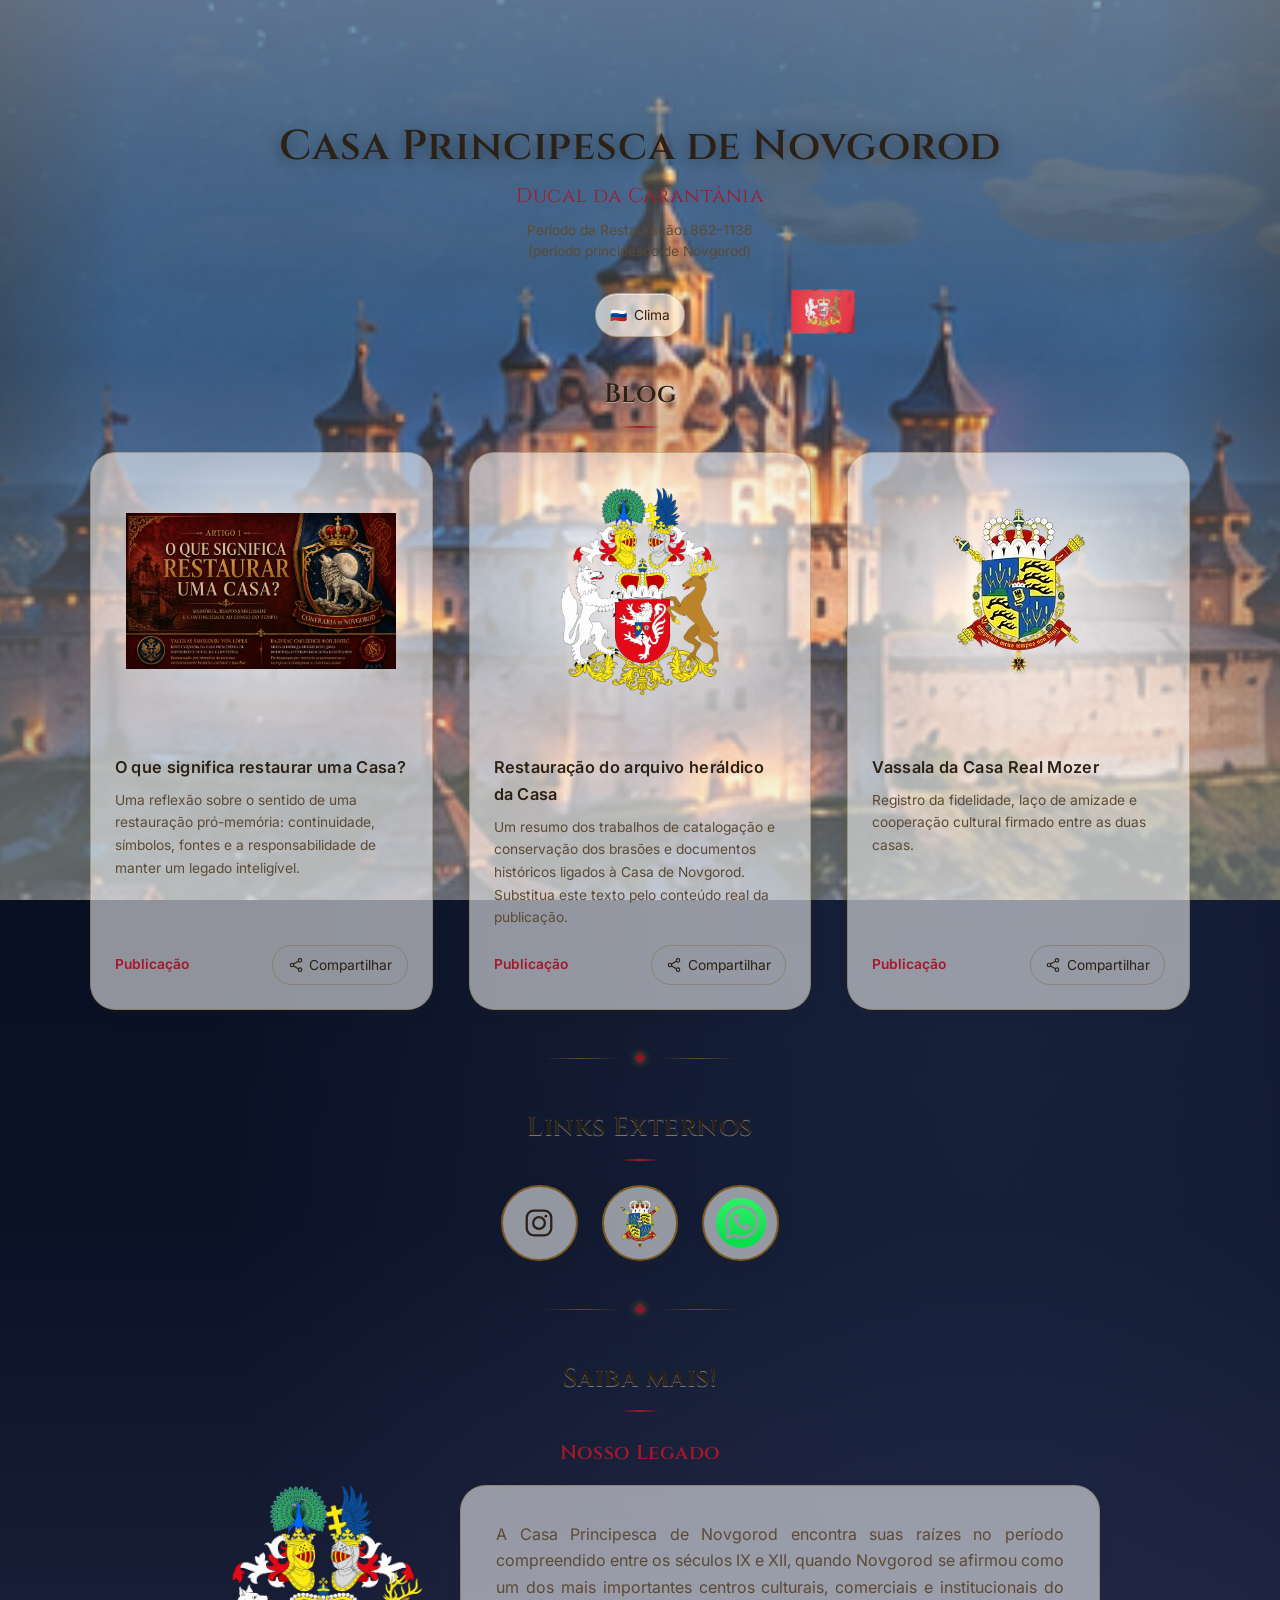
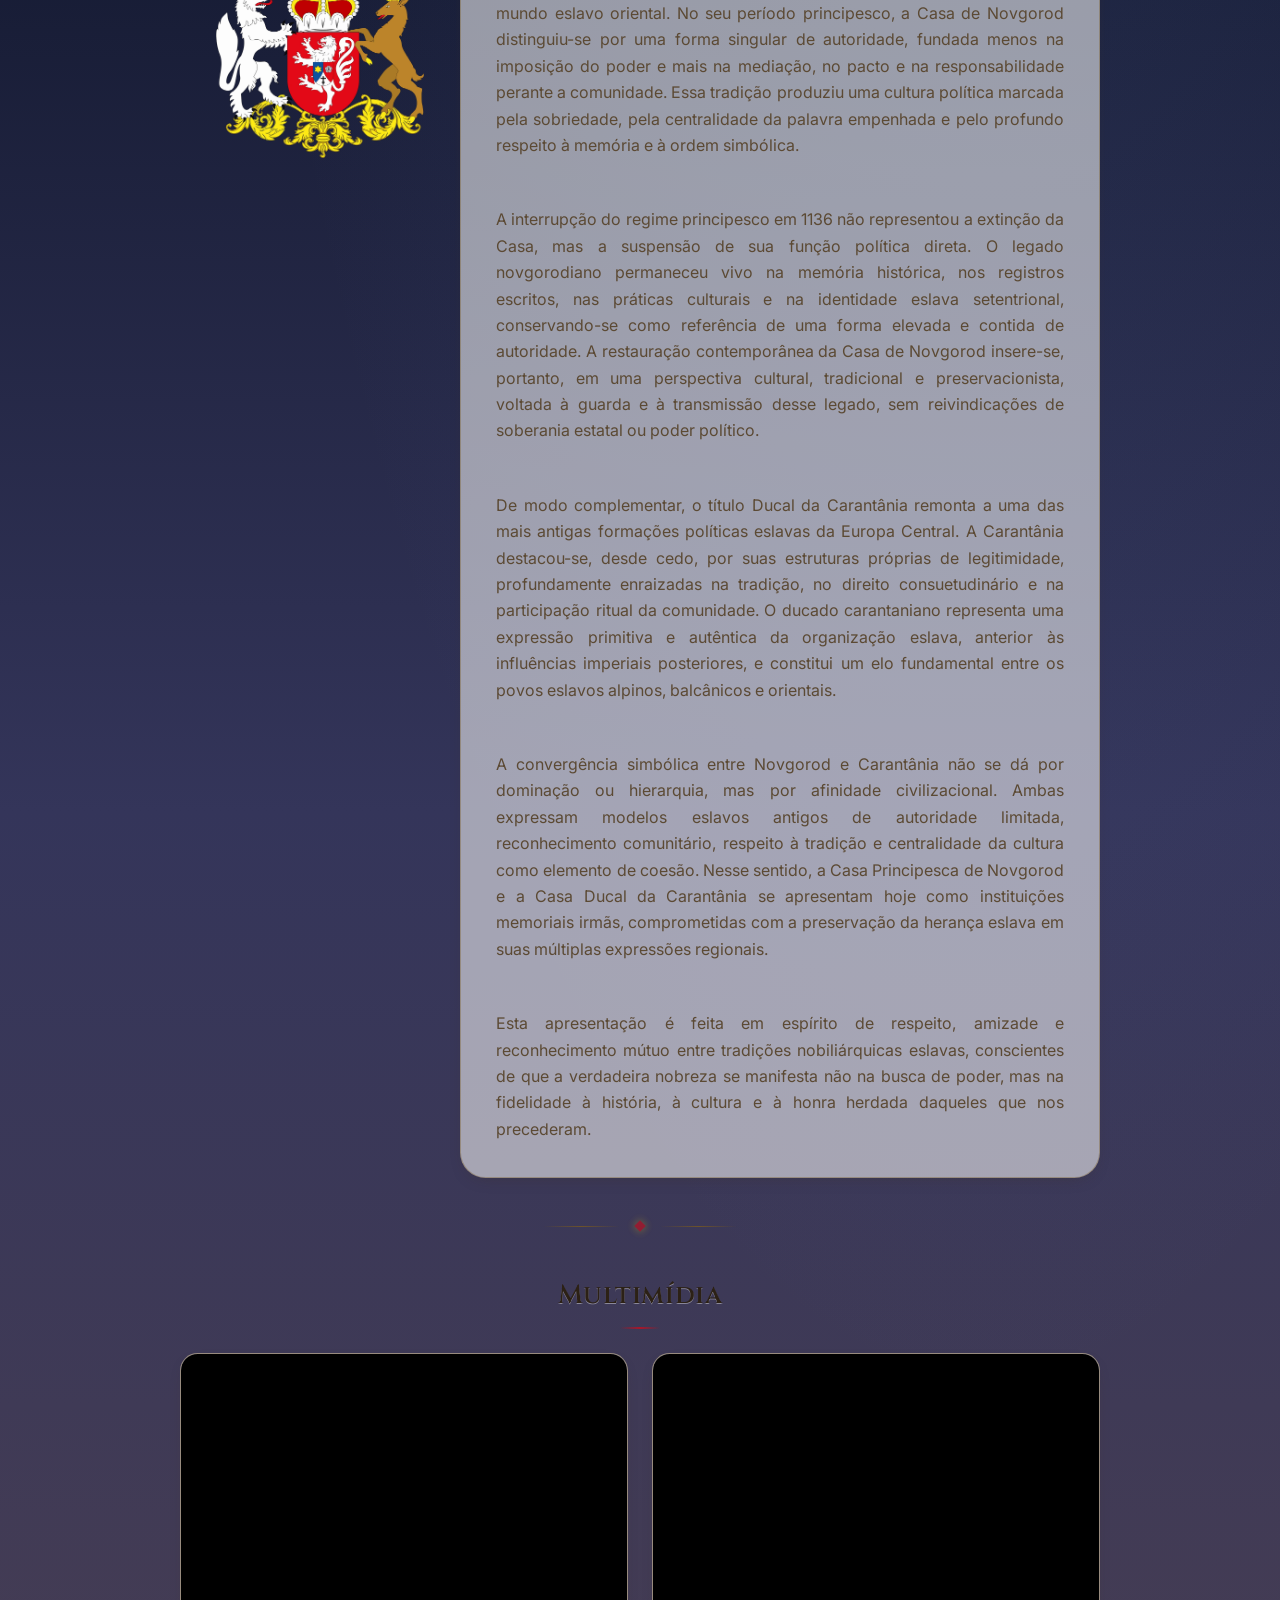
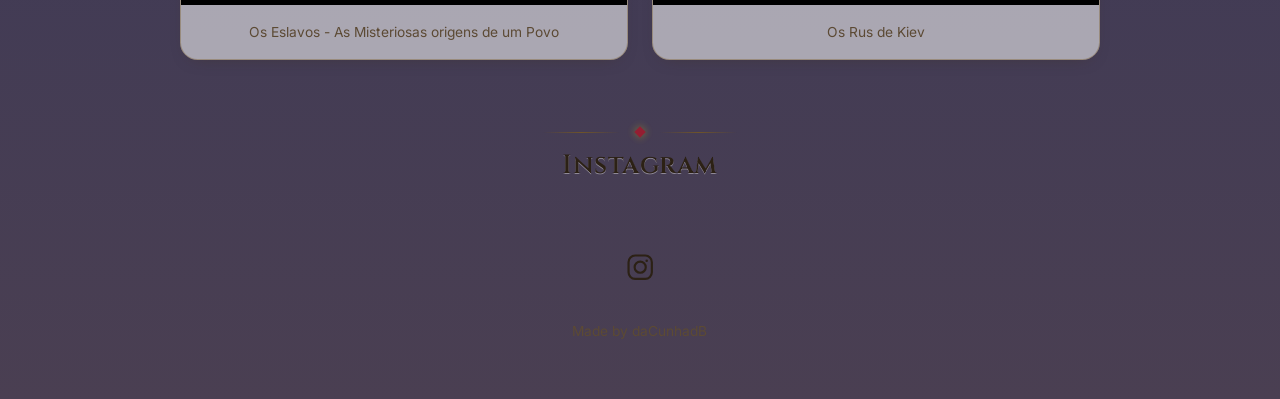
==== commit 97a64df6: "3.1 Flag" ====
--- a/index.html
+++ b/index.html
@@ -95,6 +95,22 @@
       </div>
       <div class="scene__clouds scene__clouds--mid">
         <i></i><i></i>
+      </div>
+
+      <!-- Bandeira de tecido ancorada no mastro do castelo do panorama. -->
+      <div class="scene__city">
+        <div class="scene__mast">
+          <div class="scene__flag-stage">
+            <div class="scene__flag-halo"></div>
+            <div class="scene__flag">
+              <div class="scene__flag-still"></div>
+              <div class="scene__flag-frame scene__flag-frame--2"></div>
+              <div class="scene__flag-frame scene__flag-frame--3"></div>
+              <div class="scene__flag-frame scene__flag-frame--4"></div>
+            </div>
+            <div class="scene__flag-sheen"></div>
+          </div>
+        </div>
       </div>
 
       <div class="scene__clouds scene__clouds--near">
--- a/style.css
+++ b/style.css
@@ -2657,7 +2657,7 @@
   to { transform: translate3d(calc(var(--drift) * .38),108vh,0); }
 }
 html[data-weather="snow"] .scene__rain { opacity: .95; }
-/* Mantém a bandeira de tecido do layout anterior sobre a cena enviada. */
+/* O castelo é parte do panorama; a bandeira animada é uma camada separada. */
 .scene__city { display: block !important; }
 .scene__palace, .scene__palace-lights { display: none !important; }
 
@@ -2667,12 +2667,41 @@
    sintéticos do tema anterior para não os desenhar em duplicidade. */
 .scene__orb, .scene__stars { display: none !important; }
 
-/* Bandeira animada alinhada ao mastro retratado no topo do castelo da imagem. */
+/* O mastro da fotografia continua no panorama; este ponto invisível serve
+   apenas de âncora para a bandeira que o substitui visualmente. */
 .scene__city { left: 50% !important; }
 .scene__mast {
   bottom: calc(var(--palace-h) * 1.10);
   --flag-w: clamp(54px, 6vw, 90px);
   --flag-h: calc(var(--flag-w) * 0.709);
+}
+
+/* No panorama 360°, a âncora segue a base do mastro da torre central.
+   O próprio mastro já está pintado na cena, portanto só desenhamos o pano. */
+html.has-skymap .scene__mast {
+  top: 0 !important;
+  bottom: auto !important;
+  width: 0 !important;
+  height: 0 !important;
+  background: none !important;
+  transform: none !important;
+}
+html.has-skymap .scene__mast::before { display: none !important; }
+html.has-skymap .scene__mast {
+  --flag-w: clamp(42px, 5vw, 180px);
+  --flag-h: calc(var(--flag-w) * 0.709);
+}
+html.has-skymap .scene__flag-stage {
+  left: 0 !important;
+  top: auto !important;
+  bottom: 0 !important;
+  width: var(--flag-w) !important;
+  height: var(--flag-h) !important;
+  margin: 0 !important;
+  overflow: hidden;
+  transform-origin: 0% 100%;
+  animation: flag-sway 9s ease-in-out infinite;
+  animation-duration: calc(9s / var(--wind, 1));
 }
 
 
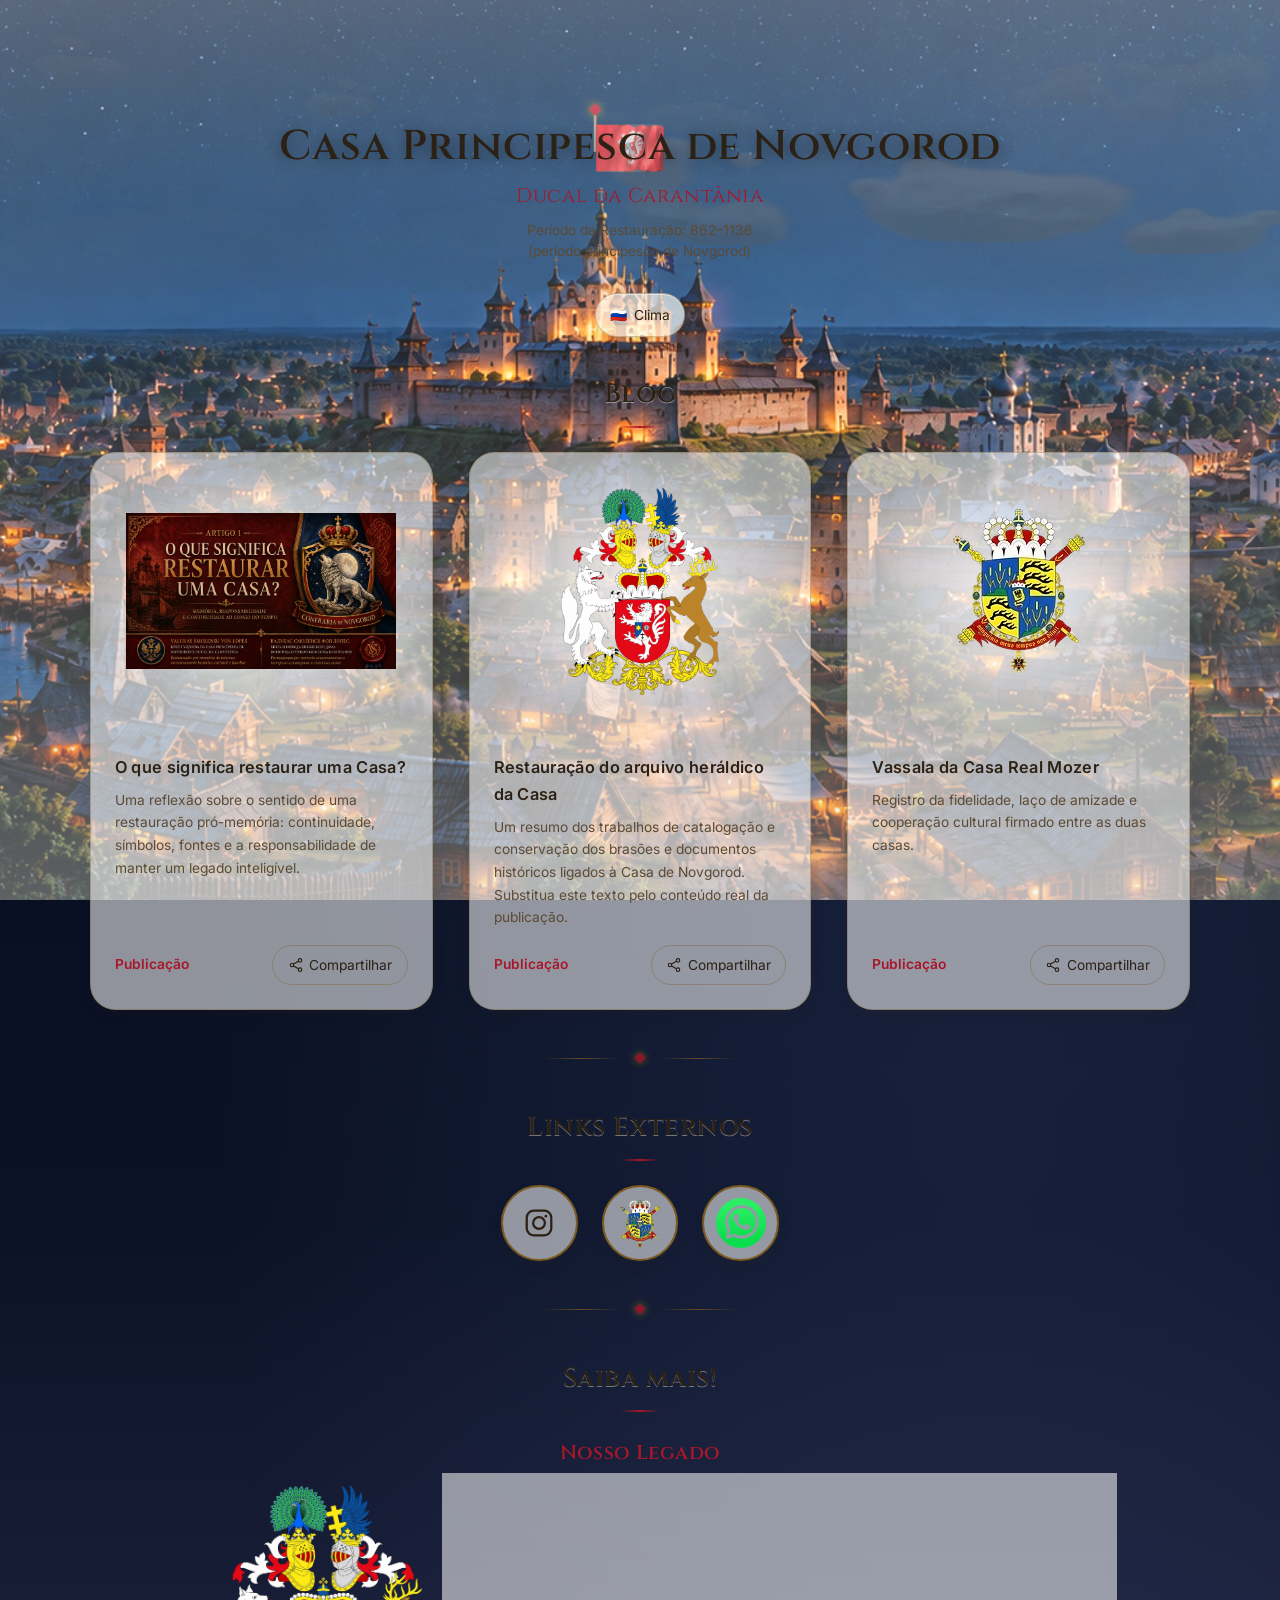
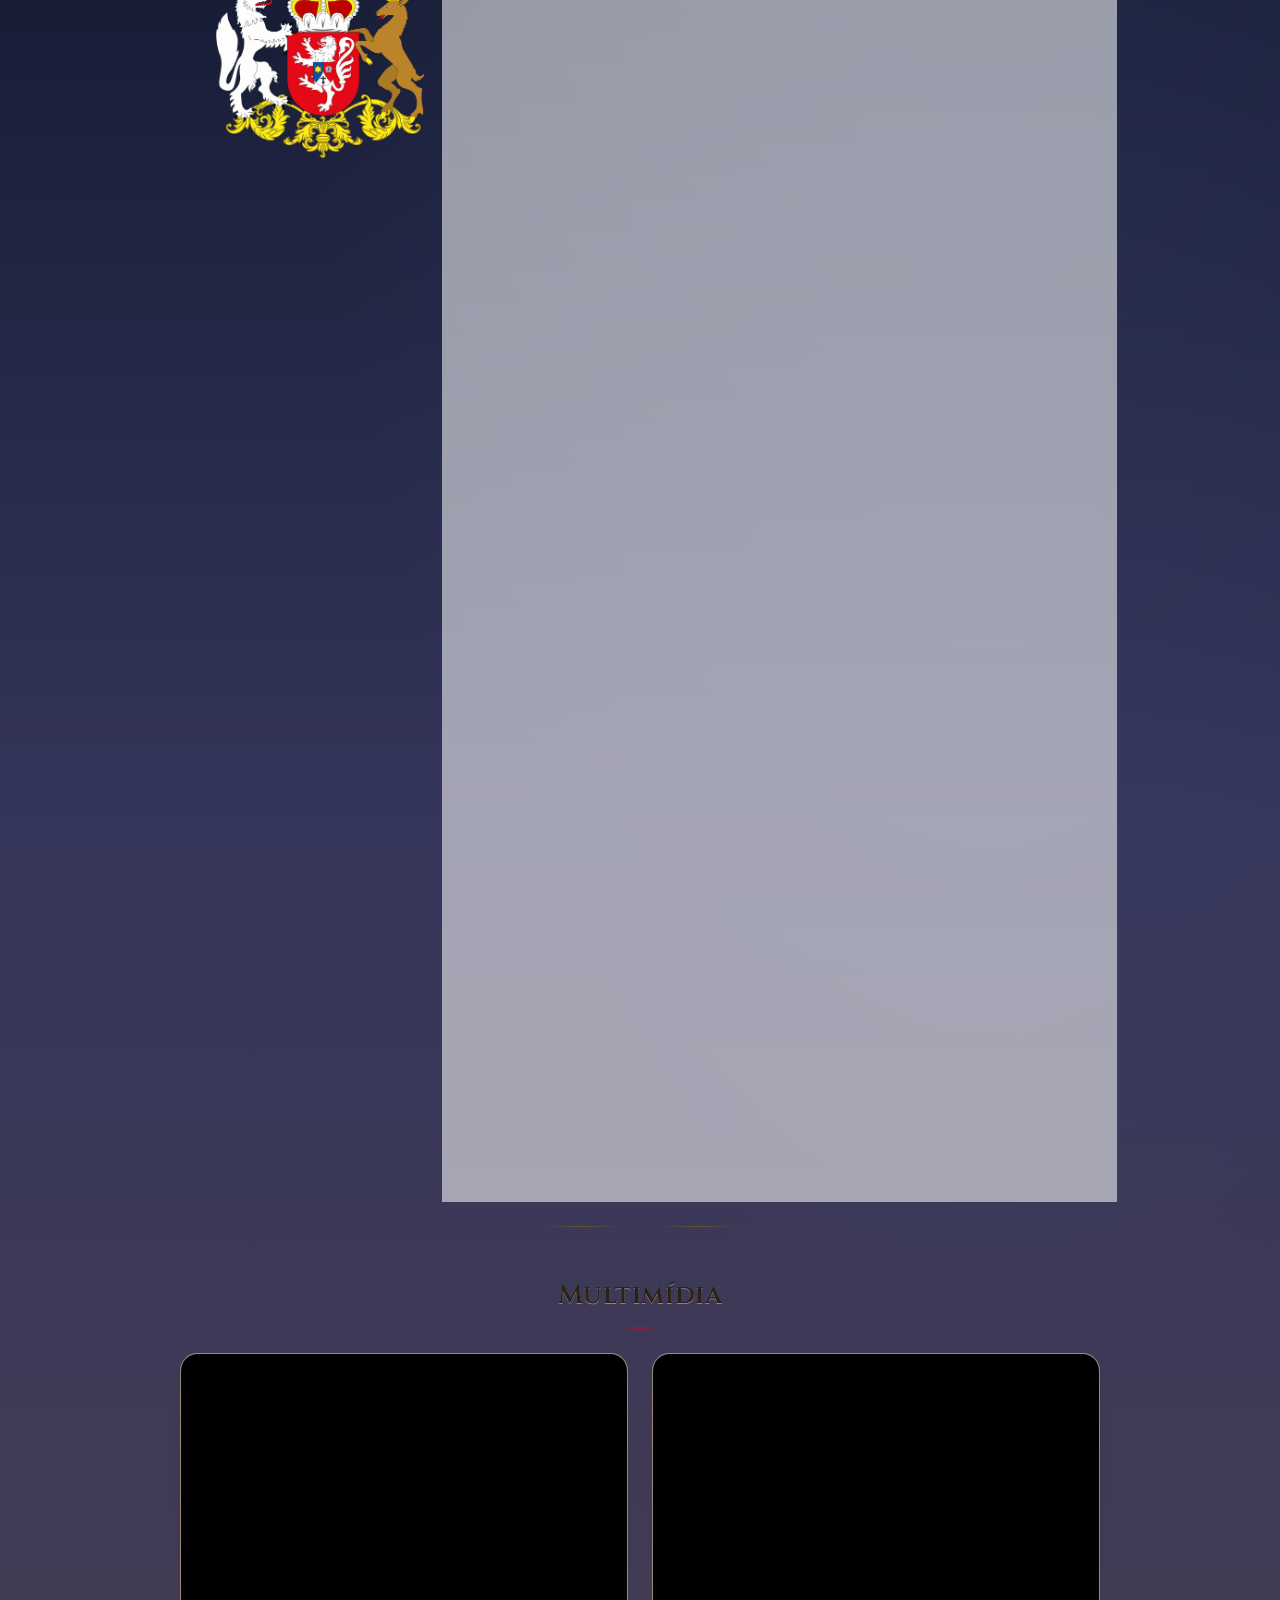
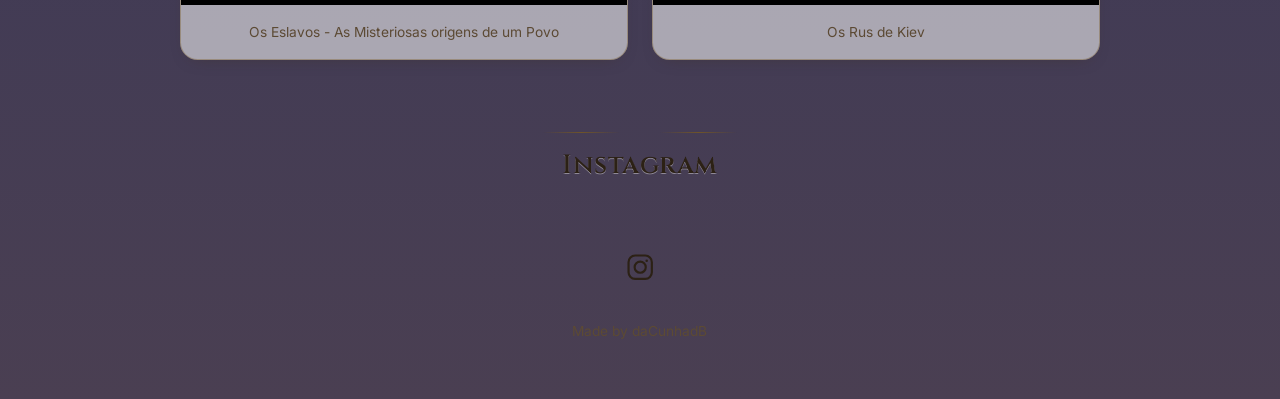
==== commit d09b449b: "2.2.7 De volta ao 2.2.7" ====
--- a/index.html
+++ b/index.html
@@ -56,8 +56,9 @@
          e sombra calculadas a partir da mesma superfície de ondas) que se
          alternam em fusão cruzada. A rolagem da página controla o vento:
          --wind acelera o flamular e as nuvens e inclina o mastro. -->
-    <!-- Panorama 2:1 projetado no campo de visão 360°×180° (SkyMap).
-         Orientação do aparelho e gestos de mouse/toque controlam a câmera. -->
+    <!-- Canvas panorâmico 360°×180° (SkyMap).
+         Fica em z-index -4, atrás da cena HTML.
+         Controlado pelo giroscópio em mobile, mouse/touch em desktop. -->
     <canvas
       id="skyCanvas"
       aria-hidden="true"
@@ -97,8 +98,9 @@
         <i></i><i></i>
       </div>
 
-      <!-- Bandeira de tecido ancorada no mastro do castelo do panorama. -->
       <div class="scene__city">
+        <div class="scene__palace"></div>
+        <div class="scene__palace-lights"></div>
         <div class="scene__mast">
           <div class="scene__flag-stage">
             <div class="scene__flag-halo"></div>
--- a/style.css
+++ b/style.css
@@ -2631,19 +2631,11 @@
 /* Panorama enviado: troca automática guiada pelo horário astronômico local. */
 .scene {
   background-image: url("./assets/cena-dia.png");
-  background-size: var(--scene-image-width, max(100vw, 200vh)) auto;
+  background-size: var(--scene-image-width, cover) auto;
   background-position: calc(50% - var(--gyro-x, 0px)) calc(50% - var(--gyro-y, 0px));
   background-repeat: no-repeat;
 }
 html[data-scene-time="night"] .scene { background-image: url("./assets/cena-noite.png"); }
-/* Só o index transfere o panorama ao canvas; artigos mantêm seu fundo CSS. */
-html.has-skymap .scene { background-image: none !important; background-color: transparent !important; }
-html.has-skymap .scene__clouds { left: var(--sky-pan-x, 0px) !important; margin-top: var(--sky-pan-y, 0px); }
-#skyCanvas { filter: saturate(1.08) contrast(1.035); }
-html[data-weather="rain"] #skyCanvas { filter: saturate(1.14) contrast(1.06) brightness(.96); }
-html[data-weather="storm"] #skyCanvas { filter: saturate(1.2) contrast(1.12) brightness(.72) hue-rotate(8deg); }
-html[data-weather="snow"] #skyCanvas { filter: saturate(.84) brightness(1.06) contrast(1.04); }
-html[data-weather="drought"] #skyCanvas { filter: saturate(1.18) sepia(.12) contrast(1.08) brightness(1.02); }
 .scene__haze { display: none !important; }
 .scene__weather-haze { mix-blend-mode: soft-light; }
 .scene__rain.is-snow span {
@@ -2657,7 +2649,7 @@
   to { transform: translate3d(calc(var(--drift) * .38),108vh,0); }
 }
 html[data-weather="snow"] .scene__rain { opacity: .95; }
-/* O castelo é parte do panorama; a bandeira animada é uma camada separada. */
+/* Mantém a bandeira de tecido do layout anterior sobre a cena enviada. */
 .scene__city { display: block !important; }
 .scene__palace, .scene__palace-lights { display: none !important; }
 
@@ -2667,41 +2659,12 @@
    sintéticos do tema anterior para não os desenhar em duplicidade. */
 .scene__orb, .scene__stars { display: none !important; }
 
-/* O mastro da fotografia continua no panorama; este ponto invisível serve
-   apenas de âncora para a bandeira que o substitui visualmente. */
+/* Bandeira animada alinhada ao mastro retratado no topo do castelo da imagem. */
 .scene__city { left: 50% !important; }
 .scene__mast {
   bottom: calc(var(--palace-h) * 1.10);
   --flag-w: clamp(54px, 6vw, 90px);
   --flag-h: calc(var(--flag-w) * 0.709);
-}
-
-/* No panorama 360°, a âncora segue a base do mastro da torre central.
-   O próprio mastro já está pintado na cena, portanto só desenhamos o pano. */
-html.has-skymap .scene__mast {
-  top: 0 !important;
-  bottom: auto !important;
-  width: 0 !important;
-  height: 0 !important;
-  background: none !important;
-  transform: none !important;
-}
-html.has-skymap .scene__mast::before { display: none !important; }
-html.has-skymap .scene__mast {
-  --flag-w: clamp(42px, 5vw, 180px);
-  --flag-h: calc(var(--flag-w) * 0.709);
-}
-html.has-skymap .scene__flag-stage {
-  left: 0 !important;
-  top: auto !important;
-  bottom: 0 !important;
-  width: var(--flag-w) !important;
-  height: var(--flag-h) !important;
-  margin: 0 !important;
-  overflow: hidden;
-  transform-origin: 0% 100%;
-  animation: flag-sway 9s ease-in-out infinite;
-  animation-duration: calc(9s / var(--wind, 1));
 }
 
 
